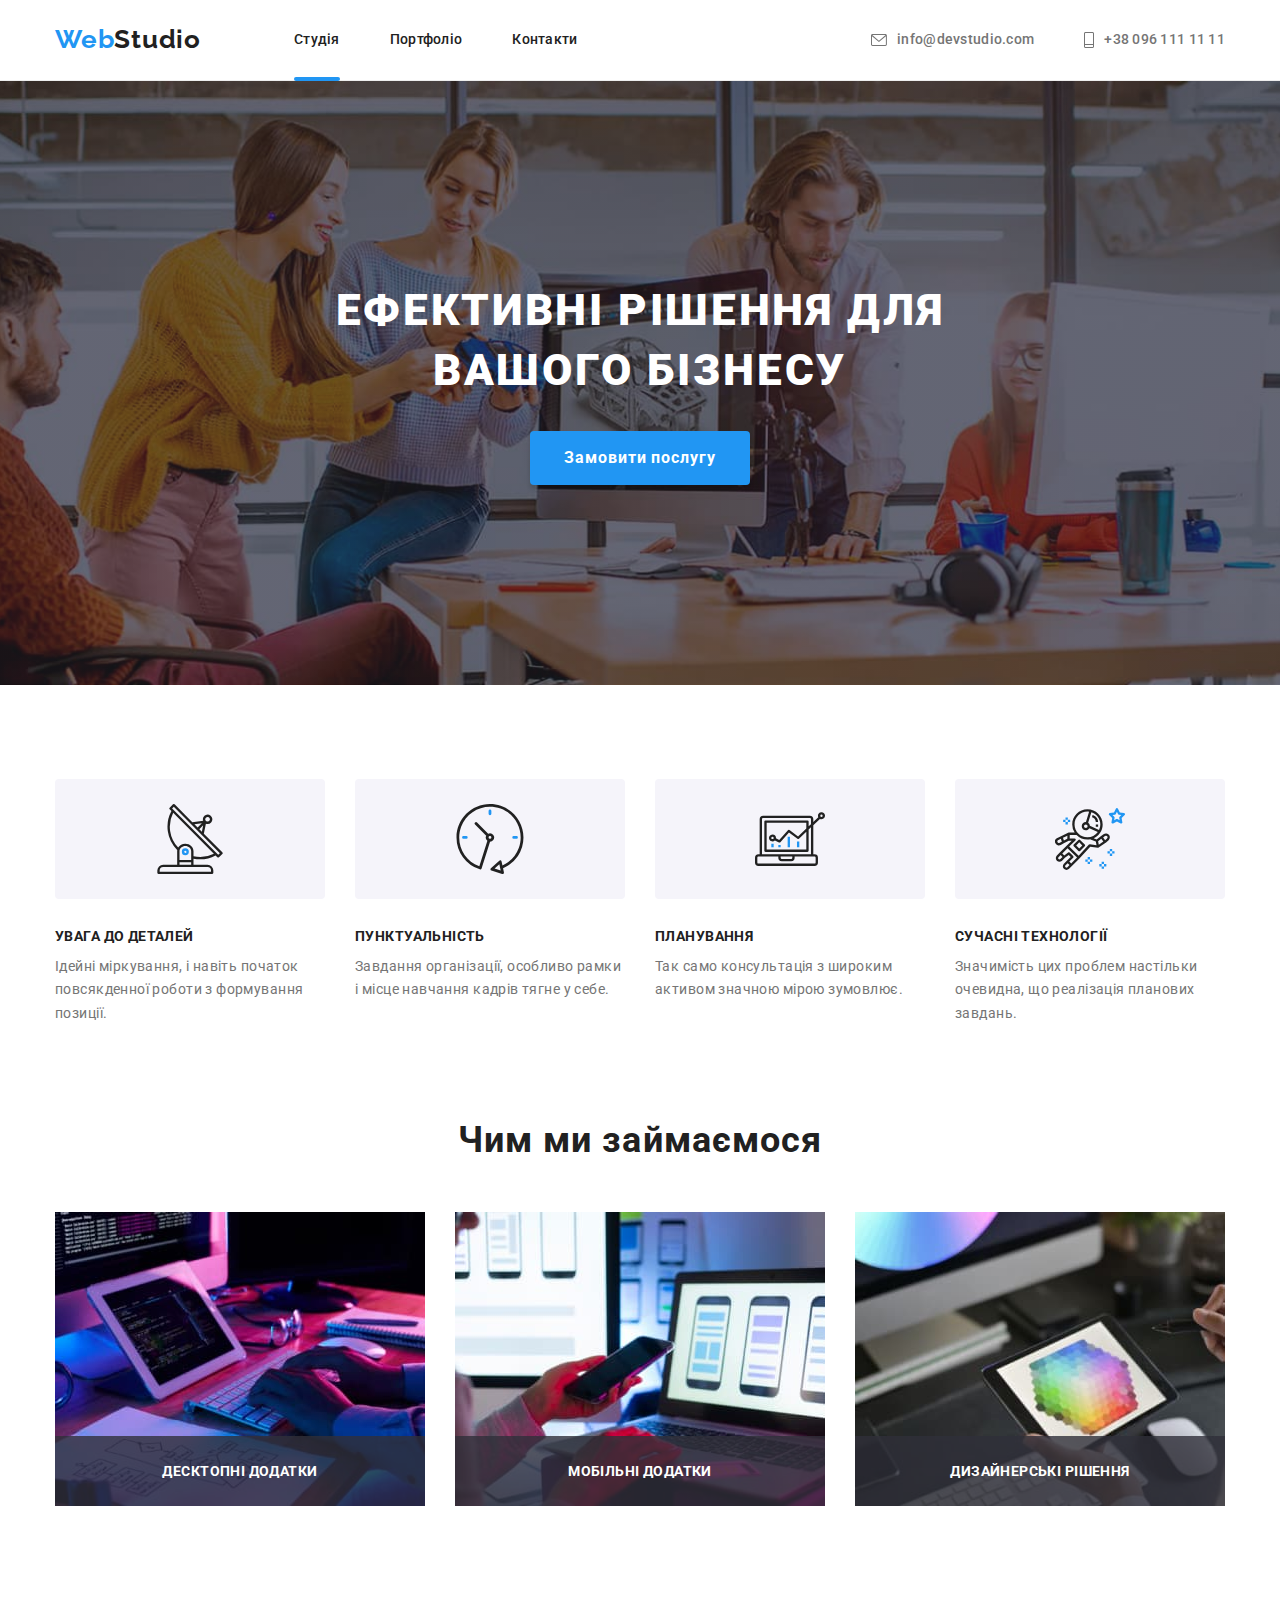
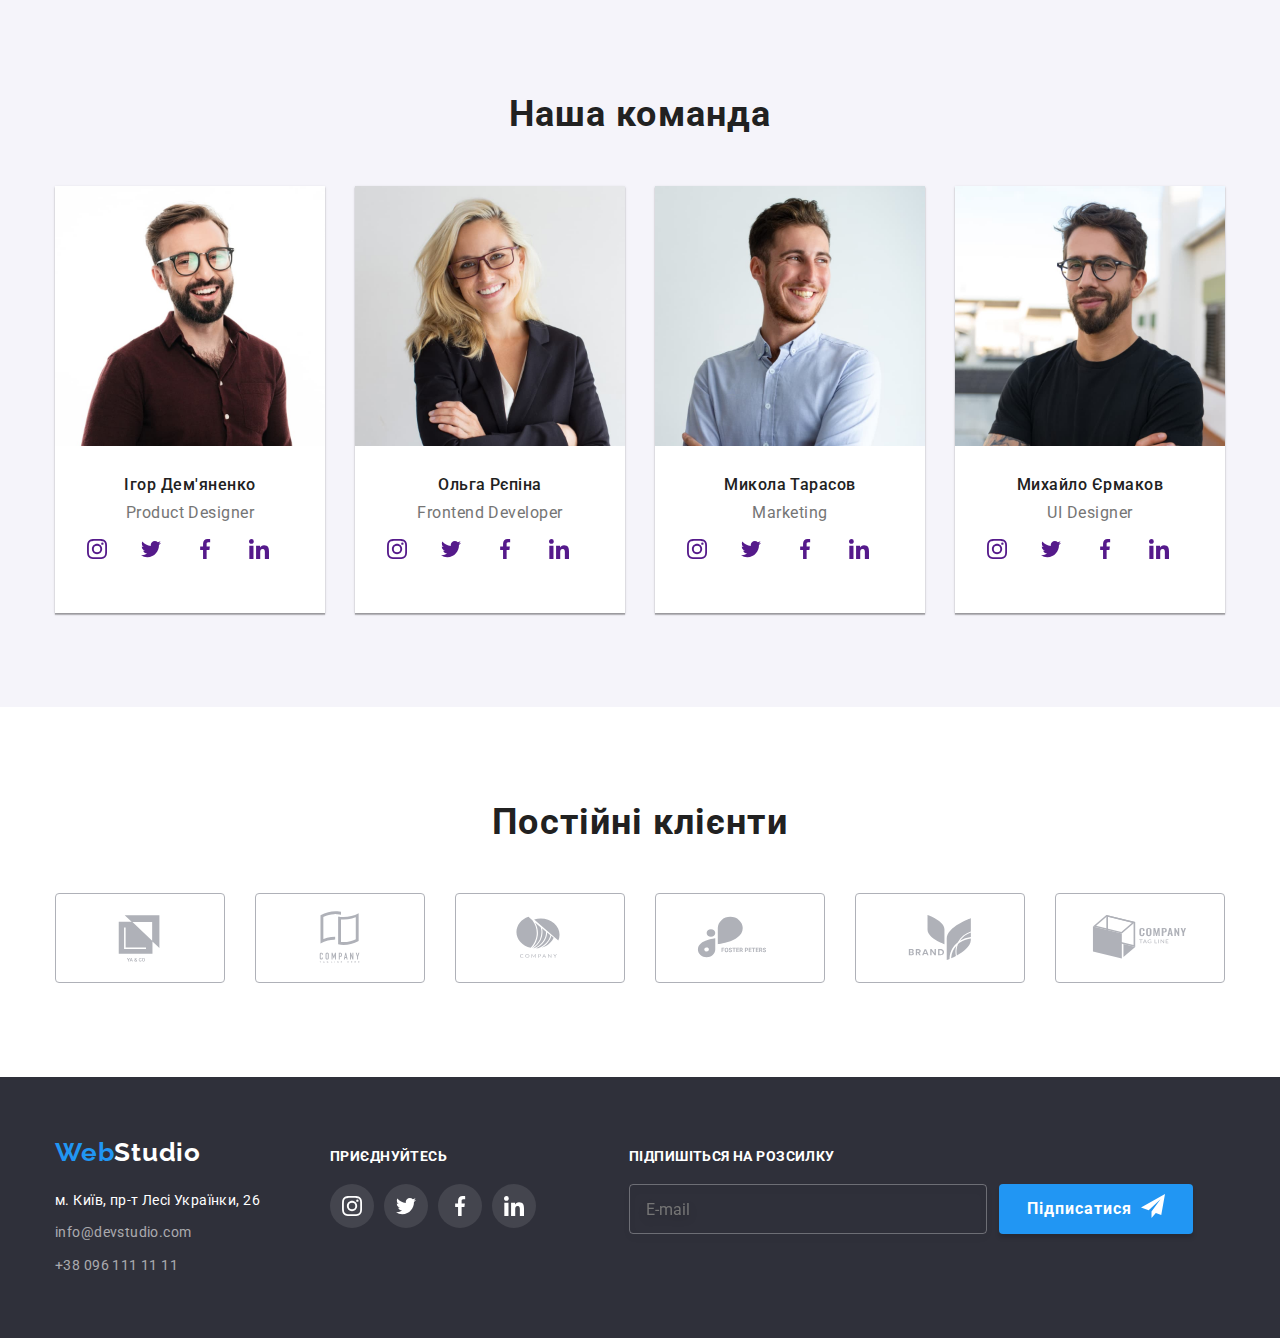
==== index.html @ 8f088856 "1" ====
<!DOCTYPE html>
<html lang="uk">
  <head>
    <meta charset="UTF-8" />
    <meta http-equiv="X-UA-Compatible" content="IE=edge" />
    <meta name="viewport" content="width=device-width, initial-scale=1.0" />
    <title>WebSite</title>
    <link rel="preconnect" href="https://fonts.googleapis.com" />
    <link rel="preconnect" href="https://fonts.gstatic.com" crossorigin />
    <link
      href="https://fonts.googleapis.com/css2?family=Raleway:wght@700&family=Roboto:wght@400;500;700;900&display=swap"
      rel="stylesheet"
    />
    <link
      rel="stylesheet"
      href="https://cdnjs.cloudflare.com/ajax/libs/modern-normalize/1.1.0/modern-normalize.min.css"
    />
    <link rel="stylesheet" href= />
    <link rel="stylesheet" href="./css/main.min.css" />
  </head>
  <body>
    <header class="page-header">
      <div class="conteiner dis-flex">
        <nav class="header-nav">
          <a href="#" class="logo"><span class="accent">Web</span>Studio</a>
          <ul class="site-nav list">
            <li class="item">
              <a href="./index.html" class="link current">Студія</a>
            </li>
            <li class="item">
              <a href="./portfolio.html" class="link">Портфоліо</a>
            </li>
            <li class="item"><a href="#" class="link">Контакти</a></li>
          </ul>
        </nav>
        <div class="header-connect">
          <ul class="authorization-nav list">
            <li class="item item-mail">
              <a href="mailto:info@devstudio.com" class="link"
                ><svg class="mail-icon" width="16" height="12">
                  <use
                    href="./images/symbol-defs.svg#icon-envelope-hover"
                  ></use>
                </svg>
                info@devstudio.com</a
              >
            </li>
            <li class="item item-tell">
              <a href="tel:+380961111111" class="link">
                <svg class="tell-icon" width="10" height="16">
                  <use href="./images/symbol-defs.svg#icon-Vector"></use>
                </svg>
                +38 096 111 11 11</a
              >
            </li>
          </ul>
        </div>
      </div>
    </header>
    <main>
      <section class="hero">
        <div class="conteiner hero-page">
          <h1 class="hero-title">Ефективні рішення для вашого бізнесу</h1>
          <button type="button" class="button" data-modal-open>
            Замовити послугу
          </button>
        </div>
      </section>
      <section class="section">
        <div class="conteiner feature-section">
          <h2 class="visually-hidden">Особливості</h2>
          <ul class="feature-list list">
            <li class="feature-conteiner">
              <div class="graphics">
                <svg class="graphics-icon" width="70" height="70">
                  <use href="./images/symbol-defs.svg#icon-antenna-1"></use>
                </svg>
              </div>
              <h3 class="title">УВАГА ДО ДЕТАЛЕЙ</h3>
              <p class="text">
                Ідейні міркування, і навіть початок повсякденної роботи з
                формування позиції.
              </p>
            </li>
            <li class="feature-conteiner">
              <div class="graphics">
                <svg class="graphics-icon" width="70" height="70">
                  <use href="./images/symbol-defs.svg#icon-clock-1"></use>
                </svg>
              </div>
              <h3 class="title">ПУНКТУАЛЬНІСТЬ</h3>
              <p class="text">
                Завдання організації, особливо рамки і місце навчання кадрів
                тягне у себе.
              </p>
            </li>
            <li class="feature-conteiner">
              <div class="graphics">
                <svg class="graphics-icon" width="70" height="70">
                  <use href="./images/symbol-defs.svg#icon-diagram-1"></use>
                </svg>
              </div>
              <h3 class="title">ПЛАНУВАННЯ</h3>
              <p class="text">
                Так само консультація з широким активом значною мірою зумовлює.
              </p>
            </li>
            <li class="feature-conteiner">
              <div class="graphics">
                <svg class="graphics-icon" width="70" height="70">
                  <use href="./images/symbol-defs.svg#icon-astronaut-1"></use>
                </svg>
              </div>
              <h3 class="title">СУЧАСНІ ТЕХНОЛОГІЇ</h3>
              <p class="text">
                Значимість цих проблем настільки очевидна, що реалізація
                планових завдань.
              </p>
            </li>
          </ul>
        </div>
      </section>
      <section class="section section-foto">
        <div class="conteiner">
          <h2 class="team-title">Чим ми займаємося</h2>
          <ul class="section-title list">
            <li class="foto-title">
              <div class="foto-text-wrap">
                <img src="images/foto1.jpg" alt="kayboard" width="370" />
                <p class="foto-text">Десктопні додатки</p>
              </div>
            </li>
            <li class="foto-title">
              <div class="foto-text-wrap">
                <img src="images/foto2.jpg" alt="phone" width="370" />
                <p class="foto-text">Мобільні додатки</p>
              </div>
            </li>
            <li class="foto-title">
              <div class="foto-text-wrap">
                <img src="images/foto3.jpg" alt="ipad" width="370" />
                <p class="foto-text">Дизайнерські рішення</p>
              </div>
            </li>
          </ul>
        </div>
      </section>
      <section class="section-team">
        <div class="conteiner">
          <h2 class="team-title">Наша команда</h2>
          <ul class="section-list list">
            <li class="fone-color">
              <img src="images/foto4.jpg" alt="Ігор Дем'яненко" width="270" />
              <div class="person">
                <h3 class="title">Ігор Дем'яненко</h3>
                <p class="position">Product Designer</p>
                <ul class="soc-list list">
                  <li class="soc-item">
                    <a href="" class="soc-link link">
                      <svg class="soc-icon" width="20" height="20">
                        <use
                          href="./images/symbol-defs.svg#icon-instagram-2"
                        ></use>
                      </svg>
                    </a>
                  </li>
                  <li class="soc-item">
                    <a href="" class="soc-link link">
                      <svg class="soc-icon" width="20" height="20">
                        <use
                          href="./images/symbol-defs.svg#icon-twitter-1"
                        ></use>
                      </svg>
                    </a>
                  </li>
                  <li class="soc-item">
                    <a href="" class="soc-link link">
                      <svg class="soc-icon" width="20" height="20">
                        <use
                          href="./images/symbol-defs.svg#icon-facebook-1"
                        ></use>
                      </svg>
                    </a>
                  </li>
                  <li class="soc-item">
                    <a href="" class="soc-link link">
                      <svg class="soc-icon" width="20" height="20">
                        <use
                          href="./images/symbol-defs.svg#icon-linkedin-1"
                        ></use>
                      </svg>
                    </a>
                  </li>
                </ul>
              </div>
            </li>
            <li class="fone-color">
              <img src="images/foto5.jpg" alt="Ольга Рєпіна" width="270" />
              <div class="person">
                <h3 class="title">Ольга Рєпіна</h3>
                <p class="position">Frontend Developer</p>
                <ul class="soc-list list">
                  <li class="soc-item">
                    <a href="" class="soc-link link">
                      <svg class="soc-icon" width="20" height="20">
                        <use
                          href="./images/symbol-defs.svg#icon-instagram-2"
                        ></use>
                      </svg>
                    </a>
                  </li>
                  <li class="soc-item">
                    <a href="" class="soc-link link">
                      <svg class="soc-icon" width="20" height="20">
                        <use
                          href="./images/symbol-defs.svg#icon-twitter-1"
                        ></use>
                      </svg>
                    </a>
                  </li>
                  <li class="soc-item">
                    <a href="" class="soc-link link">
                      <svg class="soc-icon" width="20" height="20">
                        <use
                          href="./images/symbol-defs.svg#icon-facebook-1"
                        ></use>
                      </svg>
                    </a>
                  </li>
                  <li class="soc-item">
                    <a href="" class="soc-link link">
                      <svg class="soc-icon" width="20" height="20">
                        <use
                          href="./images/symbol-defs.svg#icon-linkedin-1"
                        ></use>
                      </svg>
                    </a>
                  </li>
                </ul>
              </div>
            </li>
            <li class="fone-color">
              <img src="images/foto6.jpg" alt="Микола Тарасов" width="270" />
              <div class="person">
                <h3 class="title">Микола Тарасов</h3>
                <p class="position">Marketing</p>
                <ul class="soc-list list">
                  <li class="soc-item">
                    <a href="" class="soc-link link">
                      <svg class="soc-icon" width="20" height="20">
                        <use
                          href="./images/symbol-defs.svg#icon-instagram-2"
                        ></use>
                      </svg>
                    </a>
                  </li>
                  <li class="soc-item">
                    <a href="" class="soc-link link">
                      <svg class="soc-icon" width="20" height="20">
                        <use
                          href="./images/symbol-defs.svg#icon-twitter-1"
                        ></use>
                      </svg>
                    </a>
                  </li>
                  <li class="soc-item">
                    <a href="" class="soc-link link">
                      <svg class="soc-icon" width="20" height="20">
                        <use
                          href="./images/symbol-defs.svg#icon-facebook-1"
                        ></use>
                      </svg>
                    </a>
                  </li>
                  <li class="soc-item">
                    <a href="" class="soc-link link">
                      <svg class="soc-icon" width="20" height="20">
                        <use
                          href="./images/symbol-defs.svg#icon-linkedin-1"
                        ></use>
                      </svg>
                    </a>
                  </li>
                </ul>
              </div>
            </li>
            <li class="fone-color">
              <img src="images/foto7.jpg" alt="Михайло Єрмаков" width="270" />
              <div class="person">
                <h3 class="title">Михайло Єрмаков</h3>
                <p class="position">UI Designer</p>
                <ul class="soc-list list">
                  <li class="soc-item">
                    <a href="" class="soc-link link">
                      <svg class="soc-icon" width="20" height="20">
                        <use
                          href="./images/symbol-defs.svg#icon-instagram-2"
                        ></use>
                      </svg>
                    </a>
                  </li>
                  <li class="soc-item">
                    <a href="" class="soc-link link">
                      <svg class="soc-icon" width="20" height="20">
                        <use
                          href="./images/symbol-defs.svg#icon-twitter-1"
                        ></use>
                      </svg>
                    </a>
                  </li>
                  <li class="soc-item">
                    <a href="" class="soc-link link">
                      <svg class="soc-icon" width="20" height="20">
                        <use
                          href="./images/symbol-defs.svg#icon-facebook-1"
                        ></use>
                      </svg>
                    </a>
                  </li>
                  <li class="soc-item">
                    <a href="" class="soc-link link">
                      <svg class="soc-icon" width="20" height="20">
                        <use
                          href="./images/symbol-defs.svg#icon-linkedin-1"
                        ></use>
                      </svg>
                    </a>
                  </li>
                </ul>
              </div>
            </li>
          </ul>
        </div>
      </section>
      <section class="section-customers">
        <div class="conteiner">
          <p class="customers-title">Постійні клієнти</p>
          <ul class="customers-list list">
            <li class="customers-item">
              <a href="" class="customers-link link">
                <svg class="customers-icon" width="106" height="60">
                  <use href="./images/symbol-defs.svg#icon-Logo-5"></use>
                </svg>
              </a>
            </li>
            <li class="customers-item">
              <a href="" class="customers-link link">
                <svg class="customers-icon" width="106" height="60">
                  <use href="./images/symbol-defs.svg#icon-Logo-4"></use>
                </svg>
              </a>
            </li>
            <li class="customers-item">
              <a href="" class="customers-link link">
                <svg class="customers-icon" width="106" height="60">
                  <use href="./images/symbol-defs.svg#icon-Logo-3"></use>
                </svg>
              </a>
            </li>
            <li class="customers-item">
              <a href="" class="customers-link link">
                <svg class="customers-icon" width="106" height="60">
                  <use href="./images/symbol-defs.svg#icon-Logo-2"></use>
                </svg>
              </a>
            </li>
            <li class="customers-item">
              <a href="" class="customers-link link">
                <svg class="customers-icon" width="106" height="60">
                  <use href="./images/symbol-defs.svg#icon-Logo"></use>
                </svg>
              </a>
            </li>
            <li class="customers-item">
              <a href="" class="customers-link link">
                <svg class="customers-icon" width="106" height="60">
                  <use href="./images/symbol-defs.svg#icon-Logo-1"></use>
                </svg>
              </a>
            </li>
          </ul>
        </div>
      </section>
    </main>
    <footer class="footer">
      <div class="conteiner footers">
        <div class="footer-conteiner">
          <a href="#" class="footer-logo"
            ><span class="accent">Web</span>Studio</a
          >
          <address class="address-list">
            <ul class="adress-nav list">
              <li class="adress-item">
                <a
                  href="https://goo.gl/maps/4d14MWFSyeB379iVA"
                  target="_blank"
                  rel="noopener noreferrer nofollow"
                  class="link street"
                  >м. Київ, пр-т Лесі Українки, 26
                </a>
              </li>
              <li class="adress-item">
                <a href="mailto:info@devstudio.com" class="link"
                  >info@devstudio.com</a
                >
              </li>
              <li class="adress-item">
                <a href="tel:+380961111111" class="link">+38 096 111 11 11</a>
              </li>
            </ul>
          </address>
        </div>
        <div class="footer-join">
          <h2 class="jo-in">приєднуйтесь</h2>
          <ul class="join-list list">
            <li class="join-item">
              <a href="" class="join-link link">
                <svg class="socs-icon" width="20" height="20">
                  <use href="./images/symbol-defs.svg#icon-instagram-2"></use>
                </svg>
              </a>
            </li>
            <li class="join-item">
              <a href="" class="join-link link">
                <svg class="socs-icon" width="20" height="20">
                  <use href="./images/symbol-defs.svg#icon-twitter-1"></use>
                </svg>
              </a>
            </li>
            <li class="join-item">
              <a href="" class="join-link link">
                <svg class="socs-icon" width="20" height="20">
                  <use href="./images/symbol-defs.svg#icon-facebook-1"></use>
                </svg>
              </a>
            </li>
            <li class="join-item">
              <a href="" class="join-link link">
                <svg class="socs-icon" width="20" height="20">
                  <use href="./images/symbol-defs.svg#icon-linkedin-1"></use>
                </svg>
              </a>
            </li>
          </ul>
        </div>
        <div class="footer-subscription">
          <p class="subscription">Підпишіться на розсилку</p>

          <form class="subscription-form">
            <input
              type="email"
              name="subscription"
              class="subscription-input"
              placeholder="E-mail"
            />

            <button class="subscription-button">
              Підписатися
              <svg class="writing-icon" width="24" height="24">
                <use href="./images/symbol-defs.svg#icon-icon-send"></use>
              </svg>
            </button>
          </form>
        </div>
      </div>
    </footer>
    <div class="backdrop is-hidden" data-modal>
      <div class="modal">
        <button type="button" class="model-close" data-modal-close>
          <svg class="subscription-icon" width="18" height="18">
            <use href="./images/symbol-defs.svg#icon-close"></use>
          </svg>
        </button>
        <p class="modal-title">Залиште свої дані, ми вам передзвонимо</p>
        <form class="modal-form js-speaker-form">
          <div class="input-field">
            <label for="name" class="label-title">Ім'я</label>
            <div class="input-wrap">
              <input
                type="text"
                name="name"
                id="name"
                class="modal-input"
                required
              />
              <svg class="input-icon" width="18" height="18">
                <use
                  href="./images/symbol-defs.svg#icon-person-black-18dp-1"
                ></use>
              </svg>
            </div>
          </div>
          <div class="input-field">
            <label for="tell" class="label-title">Телефон</label>
            <div class="input-wrap">
              <input
                type="tel"
                name="tell"
                id="tell"
                class="modal-input"
                title="+380 (96) 111-11-11"
                required
              />
              <svg class="input-icon" width="18" height="18">
                <use
                  href="./images/symbol-defs.svg#icon-phone-black-18dp-1"
                ></use>
              </svg>
            </div>
          </div>
          <div class="input-field">
            <label for="mail" class="label-title">Пошта</label>
            <div class="input-wrap">
              <input
                type="email"
                name="mail"
                id="mail"
                class="modal-input"
                required
              />
              <svg class="input-icon" width="18" height="18">
                <use
                  href="./images/symbol-defs.svg#icon-email-black-18dp-1"
                ></use>
              </svg>
            </div>
          </div>
          <div class="modal-field">
            <label for="comment" class="comment-label">Коментар</label>
            <textarea
              name="comment"
              id="comment"
              class="modal-text"
              placeholder="Введіть текст"
            ></textarea>
          </div>
          <div class="checkbox-field">
            <input
              type="checkbox"
              name="consent"
              value="check"
              id="check"
              class="input-check visually-hidden"
              required
            />
            <label for="check" class="checkbox-label">
              <span>
                <svg class="check-icon" width="16" height="15">
                  <use href="./images/symbol-defs.svg#icon-check"></use></svg
              ></span>
              Погоджуюся з розсилкою та приймаю
              <a href="#" class="doc">Умови договору</a>
            </label>
          </div>
          <button type="submit" class="submit-button">Відправити</button>
        </form>
      </div>
    </div>
    <script src="./js/modal.js"></script>
    <script>
      (() => {
        document
          .querySelector(".js-speaker-form")
          .addEventListener("submit", (e) => {
            e.preventDefault();

            new FormData(e.currentTarget).forEach((value, name) =>
              console.log("${name}: ${value}")
            );
          });
      })();
    </script>
  </body>
</html>
---- css/main.min.css ----
:root{--primary-text-color: #757575;--title-text-color: #212121;--accent-color: #2196f3;--primary-bg-color: #2196f3;--primary-bt-color: #ffffff;--fone-bt-color: #2196f3;--background-color: #2f303a;--background-bt-clor: #f5f4fa;--color-button-act: #188ce8;--footer-adress: #ffffff99;--border: #eeeeee}body{color:var(--primary-text-color);background-color:var(--primary-bt-color);font-family:Roboto,sans-serif;letter-spacing:.03em}.visually-hidden{position:absolute;white-space:nowrap;width:1px;height:1px;overflow:hidden;border:0;padding:0;clip:rect(0 0 0 0);-webkit-clip-path:inset(50%);clip-path:inset(50%);margin:-1px}.backdrop.is-hidden{opacity:0;visibility:hidden;pointer-events:none}.visually-hidden{position:absolute;white-space:nowrap;width:1px;height:1px;overflow:hidden;border:0;padding:0;clip:rect(0 0 0 0);-webkit-clip-path:inset(50%);clip-path:inset(50%);margin:-1px}.backdrop.is-hidden .modal{transform:translate(-50%, -50%) scale(0)}html{box-sizing:border-box}html{box-sizing:border-box}p,h1,h2,h3,h4,h5,h6{margin:0}ul,ol{margin:0;padding-left:0}button{cursor:pointer}address{font-style:normal}img{display:block;max-width:100%;height:auto}.mail-icon{fill:currentColor;margin-right:10px}.item-mail:hover .mail-icon,.item-mail:focus .mail-icon{fill:currentColor}.tell-icon{fill:currentColor;margin-right:10px}.tell-icon:hover .tell-icon,.tell-icon:focus .tell-icon{fill:currentColor}.writing-icon{margin-left:9px;width:24px;height:24px;fill:var(--primary-bt-color);text-align:center;justify-content:center}.customers-icon{fill:#afb1b8;transition:fill 250ms cubic-bezier(0.4, 0, 0.2, 1),border-color 250ms cubic-bezier(0.4, 0, 0.2, 1)}.customers-link:hover .customers-icon,.customers-link:focus .customers-icon{fill:var(--primary-bg-color)}.soc-icon{fill:currentColor}.soc-icon .soc-link{width:100%;height:100%;background-color:var(--primary-bt-color);border-radius:50%;display:flex;color:#afb1b8;align-items:center;justify-content:center;transition:color 250ms cubic-bezier(0.4, 0, 0.2, 1),background-color 250ms cubic-bezier(0.4, 0, 0.2, 1)}.soc-icon .soc-link *:hover,.soc-icon .soc-link *:focus{background-color:var(--fone-bt-color);color:var(--primary-bt-color)}.logo{margin-right:93px;color:var(--title-text-color);font-family:"Raleway",sans-serif;font-weight:700;font-size:26px;line-height:1.2;letter-spacing:.03em;text-decoration:none}.accent{color:var(--accent-color)}.footer-logo{margin-bottom:20px}.footer-logo{color:var(--primary-bt-color);font-family:"Raleway",sans-serif;font-weight:700;font-size:26px;line-height:1.2;letter-spacing:.03em;text-decoration:none}.hero-title{display:block;max-width:696px;align-items:center}.hero-title{margin-left:auto;margin-right:auto;margin-bottom:30px;color:var(--primary-bt-color);font-weight:900;font-size:44px;line-height:1.36;letter-spacing:.06em;text-transform:uppercase}.feature-list .title{margin-bottom:10px;font-weight:700;font-size:14px;line-height:1.14;letter-spacing:.03em;text-transform:uppercase;color:var(--title-text-color)}.section .section-title{color:var(--title-text-color);font-weight:700;font-size:14px;line-height:1.16;letter-spacing:.03em}.customers-title{padding:0;margin-bottom:50px;font-weight:700;font-size:36px;line-height:42px;text-align:center;letter-spacing:.03em;color:var(--title-text-color)}.portf-title{margin-bottom:4px;color:var(--title-text-color);font-weight:700;font-size:18px;line-height:2;letter-spacing:.06em}.team-title{margin-bottom:50px}.team-title{color:var(--title-text-color);font-weight:700;font-size:36px;line-height:1.16;letter-spacing:.03em;text-align:center}.section-team .title{margin-bottom:10px}.section-list .title{color:var(--title-text-color);font-weight:500;font-size:16px;line-height:1.18;letter-spacing:.03em;text-align:center}.portfolio-list .title{color:var(--title-text-color)}.conteiner{width:1200px;padding-left:15px;padding-right:15px;margin:0 auto}.section{padding-top:94px;padding-bottom:94px}.footer-conteiner{display:flex;flex-direction:column}.feature-conteiner{margin-right:30px}.section-team{padding-top:94px;padding-bottom:94px;background-color:var(--background-bt-clor)}.section-title{display:flex;gap:30px}.section-portfolio{color:var(--primary-text-color);font-size:16px;line-height:1.8;letter-spacing:.03em}.section-foto{padding-top:0}.section-title>.foto-title{flex-basis:calc((100% - 60px)/3)}.backdrop{width:100%;height:100%;background:rgba(0,0,0,.2);position:fixed;top:0;transition:opacity 300ms linear,visibility 300ms linear}.modal{position:absolute;width:528px;height:581px;left:50%;top:50%;padding:40px;transform:translate(-50%, -50%);background:#fff;box-shadow:0px 1px 3px rgba(0,0,0,.12),0px 1px 1px rgba(0,0,0,.14),0px 2px 1px rgba(0,0,0,.2);border-radius:4px;transition:300ms linear}.model-close{width:30px;height:30px;background:var(--primary-bt-color);border:1px solid rgba(0,0,0,.1);border-radius:50%;position:absolute;top:8px;right:8px;display:flex;align-items:center;justify-content:center;cursor:pointer}.model-close:focus,.model-close:hover{fill:var(--primary-bg-color)}.modal-title{text-align:center;font-weight:700;font-size:20px;line-height:23px;text-align:center;letter-spacing:.03em;color:var(--title-text-color);margin-bottom:12px}.modal-input{width:100%;height:40px;border:1px solid rgba(33,33,33,.2);border-radius:4px;color:var(--title-text-color);padding-left:42px;font-size:16px;outline:rgba(0,0,0,0)}.modal-input:focus{color:var(--title-text-color);border-color:var(--accent-color)}.modal-input:focus+.input-icon{fill:var(--accent-color)}.input-wrap{position:relative}.input-icon{position:absolute;left:15px;top:50%;transform:translateY(-50%)}.input-field{margin-bottom:10px}.label-title{font-weight:400;font-size:12px;line-height:14px;letter-spacing:.01em;color:var(--primary-text-color)}.label-title{display:block;margin-bottom:4px}textarea{resize:none}.modal-text{width:100%;height:110px;border:1px solid rgba(33,33,33,.2);border-radius:4px}.modal-text:focus{color:var(--title-text-color);border-color:var(--accent-color)}.modal-text{font-family:"Roboto";font-style:normal;font-weight:400;font-size:12px;line-height:14px;letter-spacing:.01em;padding:12px 16px;color:var(--title-text-color);outline:rgba(0,0,0,0)}.modal-text::-moz-placeholder{font-family:"Roboto";font-style:normal;font-weight:400;font-size:12px;line-height:14px;letter-spacing:.01em;color:rgba(117,117,117,.5)}.modal-text:-ms-input-placeholder{font-family:"Roboto";font-style:normal;font-weight:400;font-size:12px;line-height:14px;letter-spacing:.01em;color:rgba(117,117,117,.5)}.modal-text::placeholder{font-family:"Roboto";font-style:normal;font-weight:400;font-size:12px;line-height:14px;letter-spacing:.01em;color:rgba(117,117,117,.5)}.comment-label{font-weight:400;font-size:12px;line-height:14px;color:var(--primary-text-color)}.comment-label{display:block;margin-bottom:4px}.textarea{border:1px solid rgba(33,33,33,.2);border-radius:4px;outline:rgba(0,0,0,0)}.modal-field{margin-bottom:20px}.checkbox-field{display:flex;margin-bottom:30px;justify-content:center;text-align:center;align-items:center;margin-left:auto;margin-right:auto}.checkbox-label{display:flex;align-items:center;font-weight:400;font-size:14px;line-height:24px;letter-spacing:.03em;color:var(--primary-text-color)}.checkbox-label span{width:16px;height:15px;border:2px solid var(--title-text-color);border-radius:2px;display:flex;align-items:center;justify-content:center;fill:rgba(0,0,0,0);margin-right:9px;justify-content:center;text-align:center;align-items:center}.input-check:focus+.checkbox-label span span{border-color:var(--accent-color)}.input-check:checked+.checkbox-label span span{background-color:#2196f3;border-color:rgba(0,0,0,0);fill:var(--primary-bt-color)}.modal-form>.button{display:flex;margin:auto}.doc{padding-left:2px;color:var(--accent-color)}.submit-button{margin:auto}.submit-button{border-radius:4px;border-color:rgba(0,0,0,0);padding:10px 50px;display:flex;font-family:inherit;color:var(--primary-bt-color);background-color:var(--primary-bg-color);font-weight:700;font-size:16px;line-height:1.88;letter-spacing:.06em;cursor:pointer;box-shadow:0px 4px 4px rgba(0,0,0,.15);transition:color 250ms cubic-bezier(0.4, 0, 0.2, 1),background-color 250ms cubic-bezier(0.4, 0, 0.2, 1)}.submit-button:hover,.submit-button:focus{background-color:#188ce8}.button{display:flex}.button{border-radius:4px;border-color:rgba(0,0,0,0);padding:10px 32px;display:inline-block;font-family:inherit;color:var(--primary-bt-color);background-color:var(--fone-bt-color);font-weight:700;font-size:16px;line-height:1.88;letter-spacing:.06em;cursor:pointer;box-shadow:0px 4px 4px rgba(0,0,0,.15);transition:color 250ms cubic-bezier(0.4, 0, 0.2, 1),background-color 250ms cubic-bezier(0.4, 0, 0.2, 1)}.button:hover,.button:focus{background-color:var(--color-button-act)}.subscription-button{border-radius:4px;border-color:rgba(0,0,0,0);padding:10px 28px;display:inline-block;font-family:inherit;color:var(--primary-bt-color);background-color:var(--fone-bt-color);font-weight:700;font-size:16px;line-height:1.88;letter-spacing:.06em;cursor:pointer;box-shadow:0px 4px 4px rgba(0,0,0,.15);transition:color 250ms cubic-bezier(0.4, 0, 0.2, 1),background-color 250ms cubic-bezier(0.4, 0, 0.2, 1);display:flex;border:0px}.subscription-button:focus,.subscription-button:hover{background-color:var(--color-button-act)}.button-portf{border-radius:4px;padding:6px 25px;display:inline-block;border-color:rgba(0,0,0,0);color:var(--title-text-color);background-color:var(--background-bt-clor);font-family:"Roboto",sans-serif;font-weight:500;font-size:16px;line-height:1.6;letter-spacing:.03em;cursor:pointer;text-align:center;transition:color 250ms cubic-bezier(0.4, 0, 0.2, 1),background-color 250ms cubic-bezier(0.4, 0, 0.2, 1),box-shadow 250ms cubic-bezier(0.4, 0, 0.2, 1)}.button-portf:focus,.button-portf:hover{color:var(--primary-bt-color);background-color:var(--fone-bt-color);box-shadow:0px 3px 1px rgba(0,0,0,.1),0px 1px 2px rgba(0,0,0,.08),0px 2px 2px rgba(0,0,0,.12)}.submit-button{margin:auto}.submit-button{border-radius:4px;border-color:rgba(0,0,0,0);padding:10px 50px;display:flex;font-family:inherit;color:var(--primary-bt-color);background-color:var(--primary-bg-color);font-weight:700;font-size:16px;line-height:1.88;letter-spacing:.06em;cursor:pointer;box-shadow:0px 4px 4px rgba(0,0,0,.15);transition:color 250ms cubic-bezier(0.4, 0, 0.2, 1),background-color 250ms cubic-bezier(0.4, 0, 0.2, 1)}.submit-button:hover,.submit-button:focus{background-color:#188ce8}.modal-form>.button{display:flex;margin:auto}.page-header{background-color:var(--primary-bt-color);border-bottom:1px solid var(--border)}.header-nav{display:flex;align-items:center}.list{list-style:none}.site-nav .link{display:inline-block;padding-top:32px;padding-bottom:32px}.site-nav .link .link:focus,.site-nav .link .link:hover{color:var(--accent-color)}.site-nav .link .link.current{color:var(--fone-bt-color)}.site-nav.list{display:flex;gap:50px}.site-nav .link{color:var(--title-text-color);font-weight:500;font-size:14px;line-height:1.14;letter-spacing:.02em;text-decoration:none;transition:color 250ms cubic-bezier(0.4, 0, 0.2, 1)}.link.current::after{position:absolute;content:"";height:4px;width:100%;bottom:-1px;left:0;background:#2196f3;border-radius:2px}.dis-flex{display:flex;align-items:center}.hero{max-width:1600px;padding-top:200px;padding-bottom:200px;background-color:#c4c4c4;text-align:center;background-image:linear-gradient(rgba(47, 48, 58, 0.4), rgba(47, 48, 58, 0.4)),url(../images/hero-img.jpg);background-repeat:no-repeat;background-position:center;background-size:cover;margin:auto}.feature-list{display:flex;flex-direction:row}.feature-list>.feature-conteiner{flex-basis:calc((100% - 90px)/4)}.feature-list>.feature-conteiner{flex-basis:calc((100% - 90px)/4)}.feature-conteiner:last-child{margin-right:0px}.feature-list .text{font-size:14px;line-height:1.7;letter-spacing:.03em}.graphics{display:flex;width:270px;height:120px;background:#f5f4fa;border-radius:4px;margin-bottom:30px;align-items:center;justify-content:center}.img{display:block;max-width:100%;height:auto}.foto-text-wrap{position:relative}.foto-text{bottom:0;width:100%;height:70px;position:absolute;padding-top:27px;padding-bottom:27px;font-style:normal;font-weight:700;font-size:14px;line-height:16px;text-align:center;letter-spacing:.03em;text-transform:uppercase;color:var(--primary-bt-color);background-color:rgba(47,48,58,.8)}.fone-color{background-color:var(--primary-bt-color);box-shadow:0px 1px 3px rgba(0,0,0,.12),0px 1px 1px rgba(0,0,0,.14),0px 2px 1px rgba(0,0,0,.2)}.person{padding-top:30px;padding-bottom:30px}.section-list{display:flex;flex-wrap:wrap}.section-list .poscition{padding-bottom:30px}.section-list{flex-basis:calc(25% - 30px)}.section-team .section-list{display:flex;gap:30px}.soc-list{display:flex;justify-content:center;gap:10px}.soc-item{width:44px;height:44px}.position{font-size:16px;line-height:1.18;letter-spacing:.03em;text-align:center;margin-bottom:16px}.section-customers{padding-top:94px;padding-bottom:94px}.customers-list{display:flex;gap:30px}.customers-item{width:calc((100% - 150px)/6);height:90px}.customers-link{width:100%;height:100%;border:1px solid #afb1b8;border-radius:4px;display:flex;align-items:center;justify-content:center;transition:border-color 250ms cubic-bezier(0.4, 0, 0.2, 1)}.customers-link:hover,.customers-link:focus{border-color:var(--primary-bg-color)}.footer{padding-top:60px;padding-bottom:60px;color:var(--primary-text-color);background-color:var(--background-color)}.footers{display:flex;align-items:baseline}.adress-item{margin-bottom:9px}.adress-item .link{margin-bottom:9px}.adress-item:last-child{margin-bottom:0px}.adress-nav .link.street{color:var(--primary-bt-color);font-size:14px;line-height:1.7;letter-spacing:.03em;text-decoration:none;cursor:pointer;font-style:normal}.adress-nav .link{color:var(--footer-adress);font-size:14px;line-height:1.7;letter-spacing:.03em;text-decoration:none;font-style:normal;transition:color 250ms cubic-bezier(0.4, 0, 0.2, 1)}.adress-nav .link .link:hover,.adress-nav .link .link:focus{color:var(--accent-color)}.footer-join{display:flex;margin-left:70px;flex-direction:column}.jo-in{margin-bottom:20px;font-weight:700;font-size:14px;line-height:16px;letter-spacing:.03em;text-transform:uppercase;color:var(--primary-bt-color)}.join-list{display:flex;gap:10px}.join-item{width:44px;height:44px}.socs-icon{fill:var(--primary-bt-color)}.join-link{width:100%;height:100%;background-color:rgba(255,255,255,.1);border-radius:50%;display:flex;align-items:center;justify-content:center;transition:background-color 250ms cubic-bezier(0.4, 0, 0.2, 1)}.join-link:hover,.join-link:focus{background-color:var(--fone-bt-color)}.portfolio-elements .list{display:flex;flex-direction:row;gap:8px;margin-bottom:50px;justify-content:center}.portfolio-list .link{text-decoration:none;display:block;transition:box-shadow 250ms cubic-bezier(0.4, 0, 0.2, 1)}.portfolio-text-wrap{position:relative;overflow:hidden}.card-set:hover .portfolio-text{transform:translateY(0)}.portfolio-text{position:absolute;top:0;padding:63px 24px;font-style:normal;font-weight:400;font-size:18px;line-height:28px;letter-spacing:.03em;color:var(--primary-bt-color);background-color:rgba(33,150,243,.9);transform:translateY(100%);transition:transform 250ms cubic-bezier(0.4, 0, 0.2, 1);overflow:auto}.portfolio-list{display:flex;flex-wrap:wrap;gap:30px;flex-basis:calc(25% - 30px);list-style:none}.portfolio-list .link:hover,.portfolio-list .link:focus{box-shadow:0px 1px 1px rgba(0,0,0,.12),0px 4px 4px rgba(0,0,0,.06),1px 4px 6px rgba(0,0,0,.16)}.description{padding-left:24px;padding-right:24px;padding-top:20px;padding-bottom:20px;border-left:1px solid var(--border);border-right:1px solid var(--border);border-bottom:1px solid var(--border)}.paragraph{color:var(--primary-text-color);font-size:16px;line-height:1.8;letter-spacing:.03em}.footer-subscription{margin-left:93px}.subscription{font-weight:700;font-size:14px;line-height:16px;letter-spacing:.03em;text-transform:uppercase;color:var(--primary-bt-color);margin-bottom:20px}.subscription-form{display:flex;gap:12px;align-items:center}.subscription-input{width:358px;height:50px;background-color:rgba(0,0,0,0);border:1px solid rgba(255,255,255,.3);filter:drop-shadow(0px 4px 4px rgba(0, 0, 0, 0.15));border-radius:4px;outline:rgba(0,0,0,0);padding-left:16px;color:var(--primary-bt-color)}.subscription-input:focus{color:var(--primary-bt-color);border-color:#2196f3}.authorization-nav{display:flex;gap:50px}.authorization-nav .link{display:flex;padding-top:32px;padding-bottom:32px;align-items:center;font-weight:500;font-size:14px;line-height:1.14;letter-spacing:.02em;color:inherit;text-decoration:none;transition:color 250ms cubic-bezier(0.4, 0, 0.2, 1)}.header-connect{margin-left:auto}.item{position:relative}.item-mail .link:focus,.item-mail .link:hover{color:var(--accent-color)}.item-tell .link:hover,.item-tell .link:focus{color:var(--accent-color)}/*# sourceMappingURL=main.min.css.map */
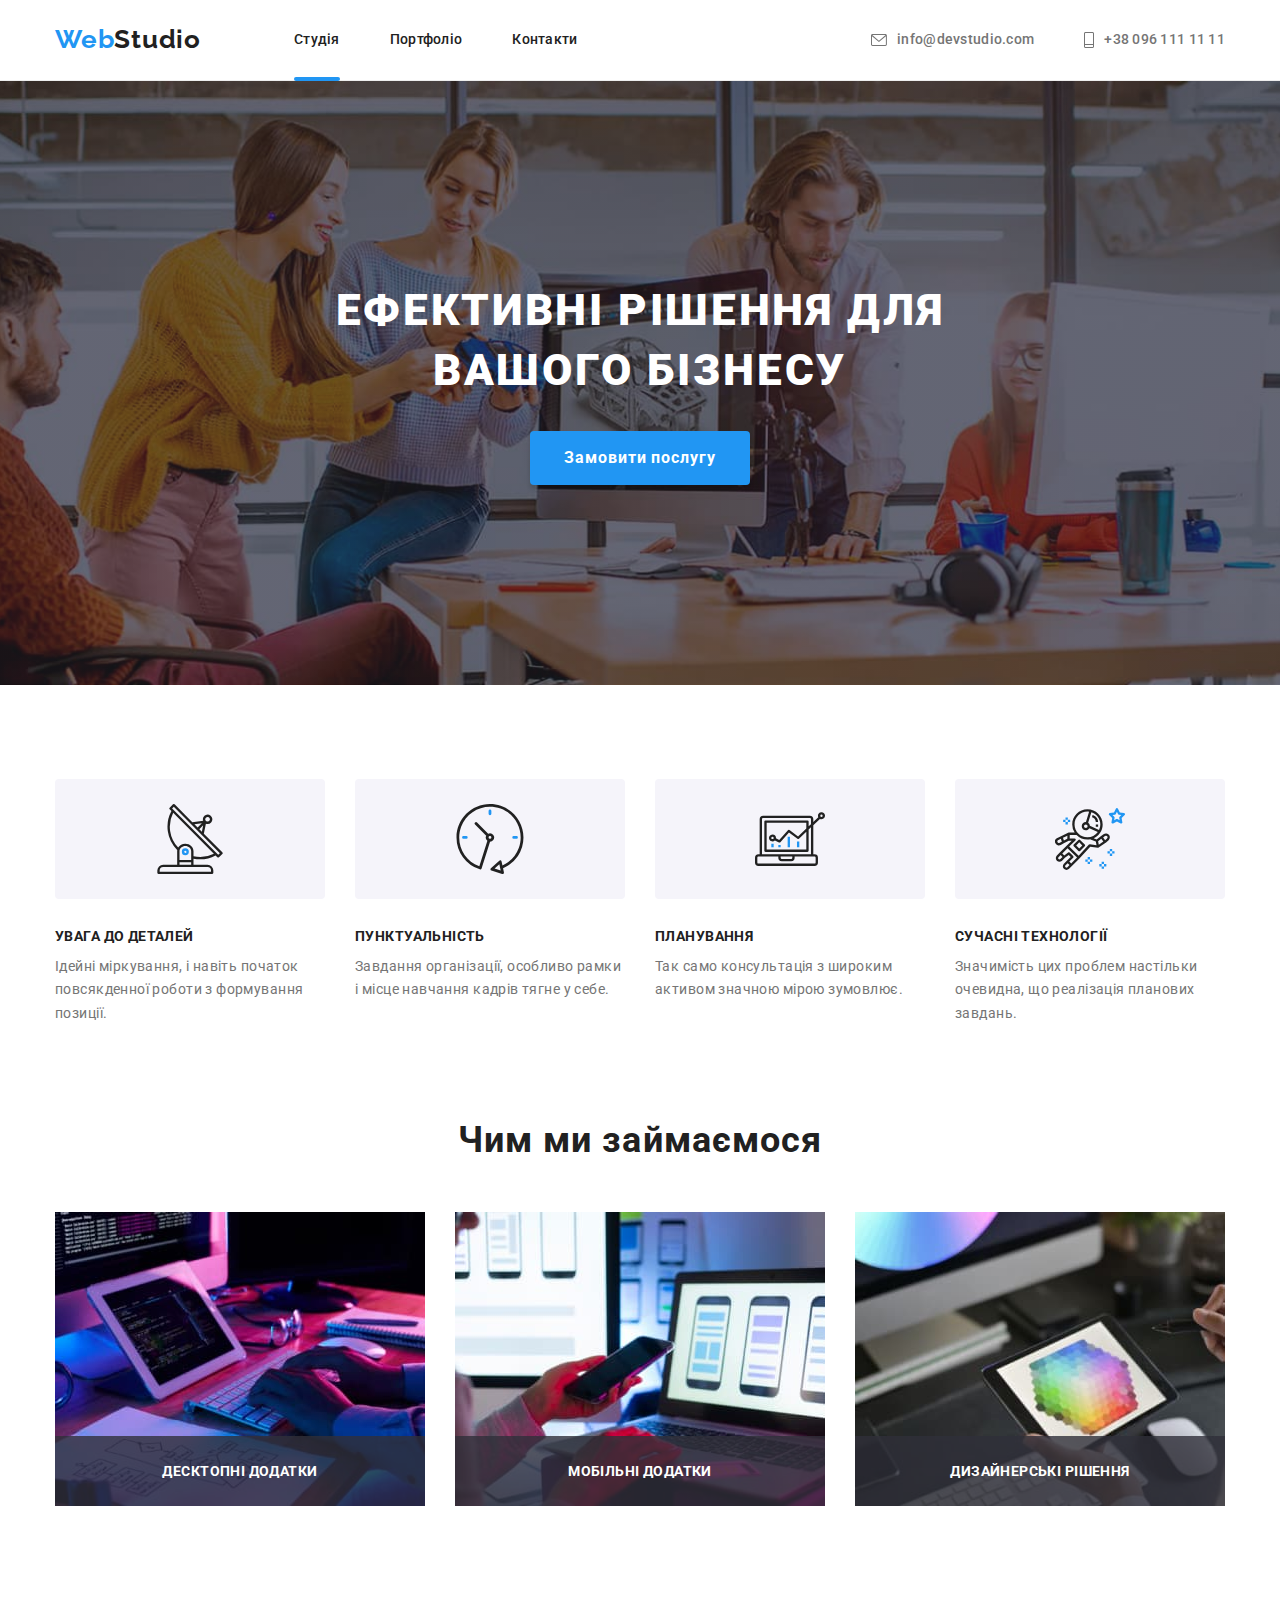
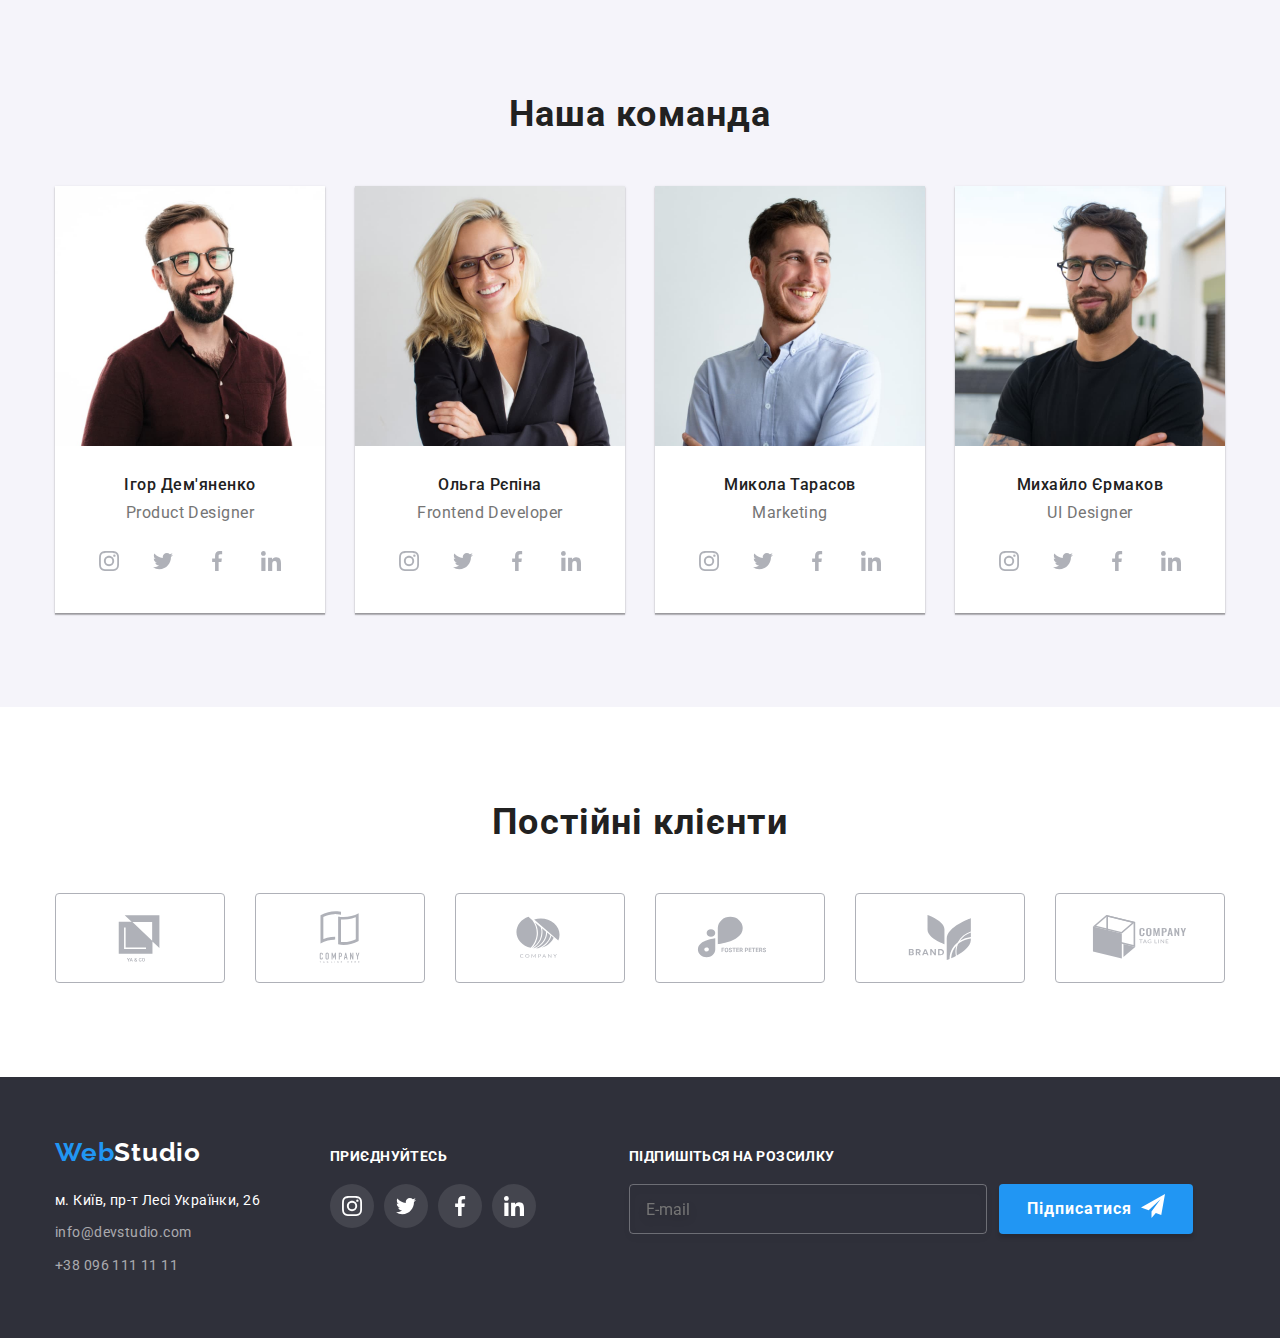
==== commit db7f49a3: "1" ====
--- a/index.html
+++ b/index.html
@@ -20,21 +20,23 @@
   </head>
   <body>
     <header class="page-header">
-      <div class="conteiner dis-flex">
-        <nav class="header-nav">
-          <a href="#" class="logo"><span class="accent">Web</span>Studio</a>
-          <ul class="site-nav list">
-            <li class="item">
+      <div class="conteiner header__conteiner">
+        <nav class="navigation">
+          <a href="#" class="logo navigation__logo"
+            ><span class="accent">Web</span>Studio</a
+          >
+          <ul class="menu list">
+            <li class="menu__item">
               <a href="./index.html" class="link current">Студія</a>
             </li>
-            <li class="item">
+            <li class="menu__item">
               <a href="./portfolio.html" class="link">Портфоліо</a>
             </li>
-            <li class="item"><a href="#" class="link">Контакти</a></li>
+            <li class="menu__item"><a href="#" class="link">Контакти</a></li>
           </ul>
         </nav>
-        <div class="header-connect">
-          <ul class="authorization-nav list">
+        <div class="connect header-conncet">
+          <ul class="connect__navigation list">
             <li class="item item-mail">
               <a href="mailto:info@devstudio.com" class="link"
                 ><svg class="mail-icon" width="16" height="12">
@@ -59,9 +61,9 @@
     </header>
     <main>
       <section class="hero">
-        <div class="conteiner hero-page">
+        <div class="conteiner">
           <h1 class="hero-title">Ефективні рішення для вашого бізнесу</h1>
-          <button type="button" class="button" data-modal-open>
+          <button type="button" class="button bt--color-blue" data-modal-open>
             Замовити послугу
           </button>
         </div>
--- a/css/main.min.css
+++ b/css/main.min.css
@@ -1 +1 @@
-:root{--primary-text-color: #757575;--title-text-color: #212121;--accent-color: #2196f3;--primary-bg-color: #2196f3;--primary-bt-color: #ffffff;--fone-bt-color: #2196f3;--background-color: #2f303a;--background-bt-clor: #f5f4fa;--color-button-act: #188ce8;--footer-adress: #ffffff99;--border: #eeeeee}body{color:var(--primary-text-color);background-color:var(--primary-bt-color);font-family:Roboto,sans-serif;letter-spacing:.03em}.visually-hidden{position:absolute;white-space:nowrap;width:1px;height:1px;overflow:hidden;border:0;padding:0;clip:rect(0 0 0 0);-webkit-clip-path:inset(50%);clip-path:inset(50%);margin:-1px}.backdrop.is-hidden{opacity:0;visibility:hidden;pointer-events:none}.visually-hidden{position:absolute;white-space:nowrap;width:1px;height:1px;overflow:hidden;border:0;padding:0;clip:rect(0 0 0 0);-webkit-clip-path:inset(50%);clip-path:inset(50%);margin:-1px}.backdrop.is-hidden .modal{transform:translate(-50%, -50%) scale(0)}html{box-sizing:border-box}html{box-sizing:border-box}p,h1,h2,h3,h4,h5,h6{margin:0}ul,ol{margin:0;padding-left:0}button{cursor:pointer}address{font-style:normal}img{display:block;max-width:100%;height:auto}.mail-icon{fill:currentColor;margin-right:10px}.item-mail:hover .mail-icon,.item-mail:focus .mail-icon{fill:currentColor}.tell-icon{fill:currentColor;margin-right:10px}.tell-icon:hover .tell-icon,.tell-icon:focus .tell-icon{fill:currentColor}.writing-icon{margin-left:9px;width:24px;height:24px;fill:var(--primary-bt-color);text-align:center;justify-content:center}.customers-icon{fill:#afb1b8;transition:fill 250ms cubic-bezier(0.4, 0, 0.2, 1),border-color 250ms cubic-bezier(0.4, 0, 0.2, 1)}.customers-link:hover .customers-icon,.customers-link:focus .customers-icon{fill:var(--primary-bg-color)}.soc-icon{fill:currentColor}.soc-icon .soc-link{width:100%;height:100%;background-color:var(--primary-bt-color);border-radius:50%;display:flex;color:#afb1b8;align-items:center;justify-content:center;transition:color 250ms cubic-bezier(0.4, 0, 0.2, 1),background-color 250ms cubic-bezier(0.4, 0, 0.2, 1)}.soc-icon .soc-link *:hover,.soc-icon .soc-link *:focus{background-color:var(--fone-bt-color);color:var(--primary-bt-color)}.logo{margin-right:93px;color:var(--title-text-color);font-family:"Raleway",sans-serif;font-weight:700;font-size:26px;line-height:1.2;letter-spacing:.03em;text-decoration:none}.accent{color:var(--accent-color)}.footer-logo{margin-bottom:20px}.footer-logo{color:var(--primary-bt-color);font-family:"Raleway",sans-serif;font-weight:700;font-size:26px;line-height:1.2;letter-spacing:.03em;text-decoration:none}.hero-title{display:block;max-width:696px;align-items:center}.hero-title{margin-left:auto;margin-right:auto;margin-bottom:30px;color:var(--primary-bt-color);font-weight:900;font-size:44px;line-height:1.36;letter-spacing:.06em;text-transform:uppercase}.feature-list .title{margin-bottom:10px;font-weight:700;font-size:14px;line-height:1.14;letter-spacing:.03em;text-transform:uppercase;color:var(--title-text-color)}.section .section-title{color:var(--title-text-color);font-weight:700;font-size:14px;line-height:1.16;letter-spacing:.03em}.customers-title{padding:0;margin-bottom:50px;font-weight:700;font-size:36px;line-height:42px;text-align:center;letter-spacing:.03em;color:var(--title-text-color)}.portf-title{margin-bottom:4px;color:var(--title-text-color);font-weight:700;font-size:18px;line-height:2;letter-spacing:.06em}.team-title{margin-bottom:50px}.team-title{color:var(--title-text-color);font-weight:700;font-size:36px;line-height:1.16;letter-spacing:.03em;text-align:center}.section-team .title{margin-bottom:10px}.section-list .title{color:var(--title-text-color);font-weight:500;font-size:16px;line-height:1.18;letter-spacing:.03em;text-align:center}.portfolio-list .title{color:var(--title-text-color)}.conteiner{width:1200px;padding-left:15px;padding-right:15px;margin:0 auto}.section{padding-top:94px;padding-bottom:94px}.footer-conteiner{display:flex;flex-direction:column}.feature-conteiner{margin-right:30px}.section-team{padding-top:94px;padding-bottom:94px;background-color:var(--background-bt-clor)}.section-title{display:flex;gap:30px}.section-portfolio{color:var(--primary-text-color);font-size:16px;line-height:1.8;letter-spacing:.03em}.section-foto{padding-top:0}.section-title>.foto-title{flex-basis:calc((100% - 60px)/3)}.backdrop{width:100%;height:100%;background:rgba(0,0,0,.2);position:fixed;top:0;transition:opacity 300ms linear,visibility 300ms linear}.modal{position:absolute;width:528px;height:581px;left:50%;top:50%;padding:40px;transform:translate(-50%, -50%);background:#fff;box-shadow:0px 1px 3px rgba(0,0,0,.12),0px 1px 1px rgba(0,0,0,.14),0px 2px 1px rgba(0,0,0,.2);border-radius:4px;transition:300ms linear}.model-close{width:30px;height:30px;background:var(--primary-bt-color);border:1px solid rgba(0,0,0,.1);border-radius:50%;position:absolute;top:8px;right:8px;display:flex;align-items:center;justify-content:center;cursor:pointer}.model-close:focus,.model-close:hover{fill:var(--primary-bg-color)}.modal-title{text-align:center;font-weight:700;font-size:20px;line-height:23px;text-align:center;letter-spacing:.03em;color:var(--title-text-color);margin-bottom:12px}.modal-input{width:100%;height:40px;border:1px solid rgba(33,33,33,.2);border-radius:4px;color:var(--title-text-color);padding-left:42px;font-size:16px;outline:rgba(0,0,0,0)}.modal-input:focus{color:var(--title-text-color);border-color:var(--accent-color)}.modal-input:focus+.input-icon{fill:var(--accent-color)}.input-wrap{position:relative}.input-icon{position:absolute;left:15px;top:50%;transform:translateY(-50%)}.input-field{margin-bottom:10px}.label-title{font-weight:400;font-size:12px;line-height:14px;letter-spacing:.01em;color:var(--primary-text-color)}.label-title{display:block;margin-bottom:4px}textarea{resize:none}.modal-text{width:100%;height:110px;border:1px solid rgba(33,33,33,.2);border-radius:4px}.modal-text:focus{color:var(--title-text-color);border-color:var(--accent-color)}.modal-text{font-family:"Roboto";font-style:normal;font-weight:400;font-size:12px;line-height:14px;letter-spacing:.01em;padding:12px 16px;color:var(--title-text-color);outline:rgba(0,0,0,0)}.modal-text::-moz-placeholder{font-family:"Roboto";font-style:normal;font-weight:400;font-size:12px;line-height:14px;letter-spacing:.01em;color:rgba(117,117,117,.5)}.modal-text:-ms-input-placeholder{font-family:"Roboto";font-style:normal;font-weight:400;font-size:12px;line-height:14px;letter-spacing:.01em;color:rgba(117,117,117,.5)}.modal-text::placeholder{font-family:"Roboto";font-style:normal;font-weight:400;font-size:12px;line-height:14px;letter-spacing:.01em;color:rgba(117,117,117,.5)}.comment-label{font-weight:400;font-size:12px;line-height:14px;color:var(--primary-text-color)}.comment-label{display:block;margin-bottom:4px}.textarea{border:1px solid rgba(33,33,33,.2);border-radius:4px;outline:rgba(0,0,0,0)}.modal-field{margin-bottom:20px}.checkbox-field{display:flex;margin-bottom:30px;justify-content:center;text-align:center;align-items:center;margin-left:auto;margin-right:auto}.checkbox-label{display:flex;align-items:center;font-weight:400;font-size:14px;line-height:24px;letter-spacing:.03em;color:var(--primary-text-color)}.checkbox-label span{width:16px;height:15px;border:2px solid var(--title-text-color);border-radius:2px;display:flex;align-items:center;justify-content:center;fill:rgba(0,0,0,0);margin-right:9px;justify-content:center;text-align:center;align-items:center}.input-check:focus+.checkbox-label span span{border-color:var(--accent-color)}.input-check:checked+.checkbox-label span span{background-color:#2196f3;border-color:rgba(0,0,0,0);fill:var(--primary-bt-color)}.modal-form>.button{display:flex;margin:auto}.doc{padding-left:2px;color:var(--accent-color)}.submit-button{margin:auto}.submit-button{border-radius:4px;border-color:rgba(0,0,0,0);padding:10px 50px;display:flex;font-family:inherit;color:var(--primary-bt-color);background-color:var(--primary-bg-color);font-weight:700;font-size:16px;line-height:1.88;letter-spacing:.06em;cursor:pointer;box-shadow:0px 4px 4px rgba(0,0,0,.15);transition:color 250ms cubic-bezier(0.4, 0, 0.2, 1),background-color 250ms cubic-bezier(0.4, 0, 0.2, 1)}.submit-button:hover,.submit-button:focus{background-color:#188ce8}.button{display:flex}.button{border-radius:4px;border-color:rgba(0,0,0,0);padding:10px 32px;display:inline-block;font-family:inherit;color:var(--primary-bt-color);background-color:var(--fone-bt-color);font-weight:700;font-size:16px;line-height:1.88;letter-spacing:.06em;cursor:pointer;box-shadow:0px 4px 4px rgba(0,0,0,.15);transition:color 250ms cubic-bezier(0.4, 0, 0.2, 1),background-color 250ms cubic-bezier(0.4, 0, 0.2, 1)}.button:hover,.button:focus{background-color:var(--color-button-act)}.subscription-button{border-radius:4px;border-color:rgba(0,0,0,0);padding:10px 28px;display:inline-block;font-family:inherit;color:var(--primary-bt-color);background-color:var(--fone-bt-color);font-weight:700;font-size:16px;line-height:1.88;letter-spacing:.06em;cursor:pointer;box-shadow:0px 4px 4px rgba(0,0,0,.15);transition:color 250ms cubic-bezier(0.4, 0, 0.2, 1),background-color 250ms cubic-bezier(0.4, 0, 0.2, 1);display:flex;border:0px}.subscription-button:focus,.subscription-button:hover{background-color:var(--color-button-act)}.button-portf{border-radius:4px;padding:6px 25px;display:inline-block;border-color:rgba(0,0,0,0);color:var(--title-text-color);background-color:var(--background-bt-clor);font-family:"Roboto",sans-serif;font-weight:500;font-size:16px;line-height:1.6;letter-spacing:.03em;cursor:pointer;text-align:center;transition:color 250ms cubic-bezier(0.4, 0, 0.2, 1),background-color 250ms cubic-bezier(0.4, 0, 0.2, 1),box-shadow 250ms cubic-bezier(0.4, 0, 0.2, 1)}.button-portf:focus,.button-portf:hover{color:var(--primary-bt-color);background-color:var(--fone-bt-color);box-shadow:0px 3px 1px rgba(0,0,0,.1),0px 1px 2px rgba(0,0,0,.08),0px 2px 2px rgba(0,0,0,.12)}.submit-button{margin:auto}.submit-button{border-radius:4px;border-color:rgba(0,0,0,0);padding:10px 50px;display:flex;font-family:inherit;color:var(--primary-bt-color);background-color:var(--primary-bg-color);font-weight:700;font-size:16px;line-height:1.88;letter-spacing:.06em;cursor:pointer;box-shadow:0px 4px 4px rgba(0,0,0,.15);transition:color 250ms cubic-bezier(0.4, 0, 0.2, 1),background-color 250ms cubic-bezier(0.4, 0, 0.2, 1)}.submit-button:hover,.submit-button:focus{background-color:#188ce8}.modal-form>.button{display:flex;margin:auto}.page-header{background-color:var(--primary-bt-color);border-bottom:1px solid var(--border)}.header-nav{display:flex;align-items:center}.list{list-style:none}.site-nav .link{display:inline-block;padding-top:32px;padding-bottom:32px}.site-nav .link .link:focus,.site-nav .link .link:hover{color:var(--accent-color)}.site-nav .link .link.current{color:var(--fone-bt-color)}.site-nav.list{display:flex;gap:50px}.site-nav .link{color:var(--title-text-color);font-weight:500;font-size:14px;line-height:1.14;letter-spacing:.02em;text-decoration:none;transition:color 250ms cubic-bezier(0.4, 0, 0.2, 1)}.link.current::after{position:absolute;content:"";height:4px;width:100%;bottom:-1px;left:0;background:#2196f3;border-radius:2px}.dis-flex{display:flex;align-items:center}.hero{max-width:1600px;padding-top:200px;padding-bottom:200px;background-color:#c4c4c4;text-align:center;background-image:linear-gradient(rgba(47, 48, 58, 0.4), rgba(47, 48, 58, 0.4)),url(../images/hero-img.jpg);background-repeat:no-repeat;background-position:center;background-size:cover;margin:auto}.feature-list{display:flex;flex-direction:row}.feature-list>.feature-conteiner{flex-basis:calc((100% - 90px)/4)}.feature-list>.feature-conteiner{flex-basis:calc((100% - 90px)/4)}.feature-conteiner:last-child{margin-right:0px}.feature-list .text{font-size:14px;line-height:1.7;letter-spacing:.03em}.graphics{display:flex;width:270px;height:120px;background:#f5f4fa;border-radius:4px;margin-bottom:30px;align-items:center;justify-content:center}.img{display:block;max-width:100%;height:auto}.foto-text-wrap{position:relative}.foto-text{bottom:0;width:100%;height:70px;position:absolute;padding-top:27px;padding-bottom:27px;font-style:normal;font-weight:700;font-size:14px;line-height:16px;text-align:center;letter-spacing:.03em;text-transform:uppercase;color:var(--primary-bt-color);background-color:rgba(47,48,58,.8)}.fone-color{background-color:var(--primary-bt-color);box-shadow:0px 1px 3px rgba(0,0,0,.12),0px 1px 1px rgba(0,0,0,.14),0px 2px 1px rgba(0,0,0,.2)}.person{padding-top:30px;padding-bottom:30px}.section-list{display:flex;flex-wrap:wrap}.section-list .poscition{padding-bottom:30px}.section-list{flex-basis:calc(25% - 30px)}.section-team .section-list{display:flex;gap:30px}.soc-list{display:flex;justify-content:center;gap:10px}.soc-item{width:44px;height:44px}.position{font-size:16px;line-height:1.18;letter-spacing:.03em;text-align:center;margin-bottom:16px}.section-customers{padding-top:94px;padding-bottom:94px}.customers-list{display:flex;gap:30px}.customers-item{width:calc((100% - 150px)/6);height:90px}.customers-link{width:100%;height:100%;border:1px solid #afb1b8;border-radius:4px;display:flex;align-items:center;justify-content:center;transition:border-color 250ms cubic-bezier(0.4, 0, 0.2, 1)}.customers-link:hover,.customers-link:focus{border-color:var(--primary-bg-color)}.footer{padding-top:60px;padding-bottom:60px;color:var(--primary-text-color);background-color:var(--background-color)}.footers{display:flex;align-items:baseline}.adress-item{margin-bottom:9px}.adress-item .link{margin-bottom:9px}.adress-item:last-child{margin-bottom:0px}.adress-nav .link.street{color:var(--primary-bt-color);font-size:14px;line-height:1.7;letter-spacing:.03em;text-decoration:none;cursor:pointer;font-style:normal}.adress-nav .link{color:var(--footer-adress);font-size:14px;line-height:1.7;letter-spacing:.03em;text-decoration:none;font-style:normal;transition:color 250ms cubic-bezier(0.4, 0, 0.2, 1)}.adress-nav .link .link:hover,.adress-nav .link .link:focus{color:var(--accent-color)}.footer-join{display:flex;margin-left:70px;flex-direction:column}.jo-in{margin-bottom:20px;font-weight:700;font-size:14px;line-height:16px;letter-spacing:.03em;text-transform:uppercase;color:var(--primary-bt-color)}.join-list{display:flex;gap:10px}.join-item{width:44px;height:44px}.socs-icon{fill:var(--primary-bt-color)}.join-link{width:100%;height:100%;background-color:rgba(255,255,255,.1);border-radius:50%;display:flex;align-items:center;justify-content:center;transition:background-color 250ms cubic-bezier(0.4, 0, 0.2, 1)}.join-link:hover,.join-link:focus{background-color:var(--fone-bt-color)}.portfolio-elements .list{display:flex;flex-direction:row;gap:8px;margin-bottom:50px;justify-content:center}.portfolio-list .link{text-decoration:none;display:block;transition:box-shadow 250ms cubic-bezier(0.4, 0, 0.2, 1)}.portfolio-text-wrap{position:relative;overflow:hidden}.card-set:hover .portfolio-text{transform:translateY(0)}.portfolio-text{position:absolute;top:0;padding:63px 24px;font-style:normal;font-weight:400;font-size:18px;line-height:28px;letter-spacing:.03em;color:var(--primary-bt-color);background-color:rgba(33,150,243,.9);transform:translateY(100%);transition:transform 250ms cubic-bezier(0.4, 0, 0.2, 1);overflow:auto}.portfolio-list{display:flex;flex-wrap:wrap;gap:30px;flex-basis:calc(25% - 30px);list-style:none}.portfolio-list .link:hover,.portfolio-list .link:focus{box-shadow:0px 1px 1px rgba(0,0,0,.12),0px 4px 4px rgba(0,0,0,.06),1px 4px 6px rgba(0,0,0,.16)}.description{padding-left:24px;padding-right:24px;padding-top:20px;padding-bottom:20px;border-left:1px solid var(--border);border-right:1px solid var(--border);border-bottom:1px solid var(--border)}.paragraph{color:var(--primary-text-color);font-size:16px;line-height:1.8;letter-spacing:.03em}.footer-subscription{margin-left:93px}.subscription{font-weight:700;font-size:14px;line-height:16px;letter-spacing:.03em;text-transform:uppercase;color:var(--primary-bt-color);margin-bottom:20px}.subscription-form{display:flex;gap:12px;align-items:center}.subscription-input{width:358px;height:50px;background-color:rgba(0,0,0,0);border:1px solid rgba(255,255,255,.3);filter:drop-shadow(0px 4px 4px rgba(0, 0, 0, 0.15));border-radius:4px;outline:rgba(0,0,0,0);padding-left:16px;color:var(--primary-bt-color)}.subscription-input:focus{color:var(--primary-bt-color);border-color:#2196f3}.authorization-nav{display:flex;gap:50px}.authorization-nav .link{display:flex;padding-top:32px;padding-bottom:32px;align-items:center;font-weight:500;font-size:14px;line-height:1.14;letter-spacing:.02em;color:inherit;text-decoration:none;transition:color 250ms cubic-bezier(0.4, 0, 0.2, 1)}.header-connect{margin-left:auto}.item{position:relative}.item-mail .link:focus,.item-mail .link:hover{color:var(--accent-color)}.item-tell .link:hover,.item-tell .link:focus{color:var(--accent-color)}/*# sourceMappingURL=main.min.css.map */+:root{--primary-text-color: #757575;--title-text-color: #212121;--accent-color: #2196f3;--primary-bg-color: #2196f3;--primary-bt-color: #ffffff;--fone-bt-color: #2196f3;--background-color: #2f303a;--background-bt-clor: #f5f4fa;--color-button-act: #188ce8;--footer-adress: #ffffff99;--border: #eeeeee}body{color:var(--primary-text-color);background-color:var(--primary-bt-color);font-family:Roboto,sans-serif;letter-spacing:.03em}.visually-hidden{position:absolute;white-space:nowrap;width:1px;height:1px;overflow:hidden;border:0;padding:0;clip:rect(0 0 0 0);-webkit-clip-path:inset(50%);clip-path:inset(50%);margin:-1px}.backdrop.is-hidden{opacity:0;visibility:hidden;pointer-events:none}.visually-hidden{position:absolute;white-space:nowrap;width:1px;height:1px;overflow:hidden;border:0;padding:0;clip:rect(0 0 0 0);-webkit-clip-path:inset(50%);clip-path:inset(50%);margin:-1px}.backdrop.is-hidden .modal{transform:translate(-50%, -50%) scale(0)}html{box-sizing:border-box}html{box-sizing:border-box}p,h1,h2,h3,h4,h5,h6{margin:0}ul,ol{margin:0;padding-left:0}button{cursor:pointer}address{font-style:normal}img{display:block;max-width:100%;height:auto}.mail-icon{fill:currentColor;margin-right:10px}.item-mail:hover .mail-icon,.item-mail:focus .mail-icon{fill:currentColor}.tell-icon{fill:currentColor;margin-right:10px}.tell-icon:hover .tell-icon,.tell-icon:focus .tell-icon{fill:currentColor}.writing-icon{margin-left:9px;width:24px;height:24px;fill:var(--primary-bt-color);text-align:center;justify-content:center}.customers-icon{fill:#afb1b8;transition:fill 250ms cubic-bezier(0.4, 0, 0.2, 1),border-color 250ms cubic-bezier(0.4, 0, 0.2, 1)}.customers-link:hover .customers-icon,.customers-link:focus .customers-icon{fill:var(--primary-bg-color)}.soc-list{display:flex;justify-content:center;gap:10px}.soc-item{width:44px;height:44px}.soc-link{width:100%;height:100%;background-color:var(--primary-bt-color);border-radius:50%;display:flex;color:#afb1b8;align-items:center;justify-content:center;transition:color 250ms cubic-bezier(0.4, 0, 0.2, 1),background-color 250ms cubic-bezier(0.4, 0, 0.2, 1)}.soc-link:hover,.soc-link:focus{background-color:var(--fone-bt-color);color:var(--primary-bt-color)}.soc-icon{fill:currentColor}.navigation__logo{margin-right:93px;color:var(--title-text-color);font-family:"Raleway",sans-serif;font-weight:700;font-size:26px;line-height:1.2;letter-spacing:.03em;text-decoration:none}.accent{color:var(--accent-color)}.footer-logo{margin-bottom:20px}.footer-logo{color:var(--primary-bt-color);font-family:"Raleway",sans-serif;font-weight:700;font-size:26px;line-height:1.2;letter-spacing:.03em;text-decoration:none}.hero-title{display:block;max-width:696px;align-items:center}.hero-title{margin-left:auto;margin-right:auto;margin-bottom:30px;color:var(--primary-bt-color);font-weight:900;font-size:44px;line-height:1.36;letter-spacing:.06em;text-transform:uppercase}.feature-list .title{margin-bottom:10px;font-weight:700;font-size:14px;line-height:1.14;letter-spacing:.03em;text-transform:uppercase;color:var(--title-text-color)}.section .section-title{color:var(--title-text-color);font-weight:700;font-size:14px;line-height:1.16;letter-spacing:.03em}.customers-title{padding:0;margin-bottom:50px;font-weight:700;font-size:36px;line-height:42px;text-align:center;letter-spacing:.03em;color:var(--title-text-color)}.portf-title{margin-bottom:4px;color:var(--title-text-color);font-weight:700;font-size:18px;line-height:2;letter-spacing:.06em}.team-title{margin-bottom:50px}.team-title{color:var(--title-text-color);font-weight:700;font-size:36px;line-height:1.16;letter-spacing:.03em;text-align:center}.section-team .title{margin-bottom:10px}.section-list .title{color:var(--title-text-color);font-weight:500;font-size:16px;line-height:1.18;letter-spacing:.03em;text-align:center}.portfolio-list .title{color:var(--title-text-color)}.conteiner{width:1200px;padding-left:15px;padding-right:15px;margin:0 auto}.section{padding-top:94px;padding-bottom:94px}.footer-conteiner{display:flex;flex-direction:column}.feature-conteiner{margin-right:30px}.section-team{padding-top:94px;padding-bottom:94px;background-color:var(--background-bt-clor)}.section-title{display:flex;gap:30px}.section-portfolio{color:var(--primary-text-color);font-size:16px;line-height:1.8;letter-spacing:.03em}.section-foto{padding-top:0}.section-title>.foto-title{flex-basis:calc((100% - 60px)/3)}.backdrop{width:100%;height:100%;background:rgba(0,0,0,.2);position:fixed;top:0;transition:opacity 300ms linear,visibility 300ms linear}.modal{position:absolute;width:528px;height:581px;left:50%;top:50%;padding:40px;transform:translate(-50%, -50%);background:#fff;box-shadow:0px 1px 3px rgba(0,0,0,.12),0px 1px 1px rgba(0,0,0,.14),0px 2px 1px rgba(0,0,0,.2);border-radius:4px;transition:300ms linear}.model-close{width:30px;height:30px;background:var(--primary-bt-color);border:1px solid rgba(0,0,0,.1);border-radius:50%;position:absolute;top:8px;right:8px;display:flex;align-items:center;justify-content:center;cursor:pointer}.model-close:focus,.model-close:hover{fill:var(--primary-bg-color)}.modal-title{text-align:center;font-weight:700;font-size:20px;line-height:23px;text-align:center;letter-spacing:.03em;color:var(--title-text-color);margin-bottom:12px}.modal-input{width:100%;height:40px;border:1px solid rgba(33,33,33,.2);border-radius:4px;color:var(--title-text-color);padding-left:42px;font-size:16px;outline:rgba(0,0,0,0)}.modal-input:focus{color:var(--title-text-color);border-color:var(--accent-color)}.modal-input:focus+.input-icon{fill:var(--accent-color)}.input-wrap{position:relative}.input-icon{position:absolute;left:15px;top:50%;transform:translateY(-50%)}.input-field{margin-bottom:10px}.label-title{font-weight:400;font-size:12px;line-height:14px;letter-spacing:.01em;color:var(--primary-text-color)}.label-title{display:block;margin-bottom:4px}textarea{resize:none}.modal-text{width:100%;height:110px;border:1px solid rgba(33,33,33,.2);border-radius:4px}.modal-text:focus{color:var(--title-text-color);border-color:var(--accent-color)}.modal-text{font-family:"Roboto";font-style:normal;font-weight:400;font-size:12px;line-height:14px;letter-spacing:.01em;padding:12px 16px;color:var(--title-text-color);outline:rgba(0,0,0,0)}.modal-text::-moz-placeholder{font-family:"Roboto";font-style:normal;font-weight:400;font-size:12px;line-height:14px;letter-spacing:.01em;color:rgba(117,117,117,.5)}.modal-text:-ms-input-placeholder{font-family:"Roboto";font-style:normal;font-weight:400;font-size:12px;line-height:14px;letter-spacing:.01em;color:rgba(117,117,117,.5)}.modal-text::placeholder{font-family:"Roboto";font-style:normal;font-weight:400;font-size:12px;line-height:14px;letter-spacing:.01em;color:rgba(117,117,117,.5)}.comment-label{font-weight:400;font-size:12px;line-height:14px;color:var(--primary-text-color)}.comment-label{display:block;margin-bottom:4px}.textarea{border:1px solid rgba(33,33,33,.2);border-radius:4px;outline:rgba(0,0,0,0)}.modal-field{margin-bottom:20px}.checkbox-field{display:flex;margin-bottom:30px;justify-content:center;text-align:center;align-items:center;margin-left:auto;margin-right:auto}.checkbox-label{display:flex;align-items:center;font-weight:400;font-size:14px;line-height:24px;letter-spacing:.03em;color:var(--primary-text-color)}.checkbox-label span{width:16px;height:15px;border:2px solid var(--title-text-color);border-radius:2px;display:flex;align-items:center;justify-content:center;fill:rgba(0,0,0,0);margin-right:9px;justify-content:center;text-align:center;align-items:center}.input-check:focus+.checkbox-label span span{border-color:var(--accent-color)}.input-check:checked+.checkbox-label span span{background-color:#2196f3;border-color:rgba(0,0,0,0);fill:var(--primary-bt-color)}.modal-form>.button{display:flex;margin:auto}.doc{padding-left:2px;color:var(--accent-color)}.submit-button{margin:auto}.submit-button{border-radius:4px;border-color:rgba(0,0,0,0);padding:10px 50px;display:flex;font-family:inherit;color:var(--primary-bt-color);background-color:var(--primary-bg-color);font-weight:700;font-size:16px;line-height:1.88;letter-spacing:.06em;cursor:pointer;box-shadow:0px 4px 4px rgba(0,0,0,.15);transition:color 250ms cubic-bezier(0.4, 0, 0.2, 1),background-color 250ms cubic-bezier(0.4, 0, 0.2, 1)}.submit-button:hover,.submit-button:focus{background-color:#188ce8}.button{display:flex}.button{border-radius:4px;border-color:rgba(0,0,0,0);padding:10px 32px;display:inline-block;font-family:inherit;font-weight:700;font-size:16px;line-height:1.88;letter-spacing:.06em;cursor:pointer;box-shadow:0px 4px 4px rgba(0,0,0,.15);transition:color 250ms cubic-bezier(0.4, 0, 0.2, 1),background-color 250ms cubic-bezier(0.4, 0, 0.2, 1)}.button:hover,.button:focus{background-color:var(--color-button-act)}.subscription-button{border-radius:4px;border-color:rgba(0,0,0,0);padding:10px 28px;display:inline-block;font-family:inherit;color:var(--primary-bt-color);background-color:var(--fone-bt-color);font-weight:700;font-size:16px;line-height:1.88;letter-spacing:.06em;cursor:pointer;box-shadow:0px 4px 4px rgba(0,0,0,.15);transition:color 250ms cubic-bezier(0.4, 0, 0.2, 1),background-color 250ms cubic-bezier(0.4, 0, 0.2, 1);display:flex;border:0px}.subscription-button:focus,.subscription-button:hover{background-color:var(--color-button-act)}.button-portf{border-radius:4px;padding:6px 25px;display:inline-block;border-color:rgba(0,0,0,0);font-family:"Roboto",sans-serif;font-weight:500;font-size:16px;line-height:1.6;letter-spacing:.03em;cursor:pointer;text-align:center;transition:color 250ms cubic-bezier(0.4, 0, 0.2, 1),background-color 250ms cubic-bezier(0.4, 0, 0.2, 1),box-shadow 250ms cubic-bezier(0.4, 0, 0.2, 1)}.button-portf:focus,.button-portf:hover{color:var(--primary-bt-color);background-color:var(--fone-bt-color);box-shadow:0px 3px 1px rgba(0,0,0,.1),0px 1px 2px rgba(0,0,0,.08),0px 2px 2px rgba(0,0,0,.12)}.submit-button{margin:auto}.submit-button{border-radius:4px;border-color:rgba(0,0,0,0);padding:10px 50px;display:flex;font-family:inherit;color:var(--primary-bt-color);background-color:var(--primary-bg-color);font-weight:700;font-size:16px;line-height:1.88;letter-spacing:.06em;cursor:pointer;box-shadow:0px 4px 4px rgba(0,0,0,.15);transition:color 250ms cubic-bezier(0.4, 0, 0.2, 1),background-color 250ms cubic-bezier(0.4, 0, 0.2, 1)}.submit-button:hover,.submit-button:focus{background-color:#188ce8}.modal-form>.button{display:flex;margin:auto}.bt--color-blue{color:var(--primary-bt-color);background-color:var(--fone-bt-color)}.bt--color-white{color:var(--title-text-color);background-color:var(--background-bt-clor)}.page-header{background-color:var(--primary-bt-color);border-bottom:1px solid var(--border)}.navigation{display:flex;align-items:center}.list{list-style:none}.menu .link{display:inline-block;padding-top:32px;padding-bottom:32px}.menu .link .link:focus,.menu .link .link:hover{color:var(--accent-color)}.menu .link .link.current{color:var(--fone-bt-color)}.menu.list{display:flex;gap:50px}.menu .link{color:var(--title-text-color);font-weight:500;font-size:14px;line-height:1.14;letter-spacing:.02em;text-decoration:none;transition:color 250ms cubic-bezier(0.4, 0, 0.2, 1)}.link.current::after{position:absolute;content:"";height:4px;width:100%;bottom:-1px;left:0;background:#2196f3;border-radius:2px}.header__conteiner{display:flex;align-items:center}.hero{max-width:1600px;padding-top:200px;padding-bottom:200px;background-color:#c4c4c4;text-align:center;background-image:linear-gradient(rgba(47, 48, 58, 0.4), rgba(47, 48, 58, 0.4)),url(../images/hero-img.jpg);background-repeat:no-repeat;background-position:center;background-size:cover;margin:auto}.feature-list{display:flex;flex-direction:row}.feature-list>.feature-conteiner{flex-basis:calc((100% - 90px)/4)}.feature-list>.feature-conteiner{flex-basis:calc((100% - 90px)/4)}.feature-conteiner:last-child{margin-right:0px}.feature-list .text{font-size:14px;line-height:1.7;letter-spacing:.03em}.graphics{display:flex;width:270px;height:120px;background:#f5f4fa;border-radius:4px;margin-bottom:30px;align-items:center;justify-content:center}.img{display:block;max-width:100%;height:auto}.foto-text-wrap{position:relative}.foto-text{bottom:0;width:100%;height:70px;position:absolute;padding-top:27px;padding-bottom:27px;font-style:normal;font-weight:700;font-size:14px;line-height:16px;text-align:center;letter-spacing:.03em;text-transform:uppercase;color:var(--primary-bt-color);background-color:rgba(47,48,58,.8)}.fone-color{background-color:var(--primary-bt-color);box-shadow:0px 1px 3px rgba(0,0,0,.12),0px 1px 1px rgba(0,0,0,.14),0px 2px 1px rgba(0,0,0,.2)}.person{padding-top:30px;padding-bottom:30px}.section-list{display:flex;flex-wrap:wrap}.section-list .poscition{padding-bottom:30px}.section-list{flex-basis:calc(25% - 30px)}.section-team .section-list{display:flex;gap:30px}.soc-list{display:flex;justify-content:center;gap:10px}.soc-item{width:44px;height:44px}.position{font-size:16px;line-height:1.18;letter-spacing:.03em;text-align:center;margin-bottom:16px}.section-customers{padding-top:94px;padding-bottom:94px}.customers-list{display:flex;gap:30px}.customers-item{width:calc((100% - 150px)/6);height:90px}.customers-link{width:100%;height:100%;border:1px solid #afb1b8;border-radius:4px;display:flex;align-items:center;justify-content:center;transition:border-color 250ms cubic-bezier(0.4, 0, 0.2, 1)}.customers-link:hover,.customers-link:focus{border-color:var(--primary-bg-color)}.footer{padding-top:60px;padding-bottom:60px;color:var(--primary-text-color);background-color:var(--background-color)}.footers{display:flex;align-items:baseline}.adress-item{margin-bottom:9px}.adress-item .link{margin-bottom:9px}.adress-item:last-child{margin-bottom:0px}.adress-nav .link.street{color:var(--primary-bt-color);font-size:14px;line-height:1.7;letter-spacing:.03em;text-decoration:none;cursor:pointer;font-style:normal}.adress-nav .link{color:var(--footer-adress);font-size:14px;line-height:1.7;letter-spacing:.03em;text-decoration:none;font-style:normal;transition:color 250ms cubic-bezier(0.4, 0, 0.2, 1)}.adress-nav .link .link:hover,.adress-nav .link .link:focus{color:var(--accent-color)}.footer-join{display:flex;margin-left:70px;flex-direction:column}.jo-in{margin-bottom:20px;font-weight:700;font-size:14px;line-height:16px;letter-spacing:.03em;text-transform:uppercase;color:var(--primary-bt-color)}.join-list{display:flex;gap:10px}.join-item{width:44px;height:44px}.socs-icon{fill:var(--primary-bt-color)}.join-link{width:100%;height:100%;background-color:rgba(255,255,255,.1);border-radius:50%;display:flex;align-items:center;justify-content:center;transition:background-color 250ms cubic-bezier(0.4, 0, 0.2, 1)}.join-link:hover,.join-link:focus{background-color:var(--fone-bt-color)}.portfolio-elements .list{display:flex;flex-direction:row;gap:8px;margin-bottom:50px;justify-content:center}.portfolio-list .link{text-decoration:none;display:block;transition:box-shadow 250ms cubic-bezier(0.4, 0, 0.2, 1)}.portfolio-text-wrap{position:relative;overflow:hidden}.card-set:hover .portfolio-text{transform:translateY(0)}.portfolio-text{position:absolute;top:0;padding:63px 24px;font-style:normal;font-weight:400;font-size:18px;line-height:28px;letter-spacing:.03em;color:var(--primary-bt-color);background-color:rgba(33,150,243,.9);transform:translateY(100%);transition:transform 250ms cubic-bezier(0.4, 0, 0.2, 1);overflow:auto}.portfolio-list{display:flex;flex-wrap:wrap;gap:30px;flex-basis:calc(25% - 30px);list-style:none}.portfolio-list .link:hover,.portfolio-list .link:focus{box-shadow:0px 1px 1px rgba(0,0,0,.12),0px 4px 4px rgba(0,0,0,.06),1px 4px 6px rgba(0,0,0,.16)}.description{padding-left:24px;padding-right:24px;padding-top:20px;padding-bottom:20px;border-left:1px solid var(--border);border-right:1px solid var(--border);border-bottom:1px solid var(--border)}.paragraph{color:var(--primary-text-color);font-size:16px;line-height:1.8;letter-spacing:.03em}.footer-subscription{margin-left:93px}.subscription{font-weight:700;font-size:14px;line-height:16px;letter-spacing:.03em;text-transform:uppercase;color:var(--primary-bt-color);margin-bottom:20px}.subscription-form{display:flex;gap:12px;align-items:center}.subscription-input{width:358px;height:50px;background-color:rgba(0,0,0,0);border:1px solid rgba(255,255,255,.3);filter:drop-shadow(0px 4px 4px rgba(0, 0, 0, 0.15));border-radius:4px;outline:rgba(0,0,0,0);padding-left:16px;color:var(--primary-bt-color)}.subscription-input:focus{color:var(--primary-bt-color);border-color:#2196f3}.connect__navigation{display:flex;gap:50px}.connect__navigation .link{display:flex;padding-top:32px;padding-bottom:32px;align-items:center;font-weight:500;font-size:14px;line-height:1.14;letter-spacing:.02em;color:inherit;text-decoration:none;transition:color 250ms cubic-bezier(0.4, 0, 0.2, 1)}.header-conncet{margin-left:auto}.menu__item{position:relative}.item-mail .link:focus,.item-mail .link:hover{color:var(--accent-color)}.item-tell .link:hover,.item-tell .link:focus{color:var(--accent-color)}/*# sourceMappingURL=main.min.css.map */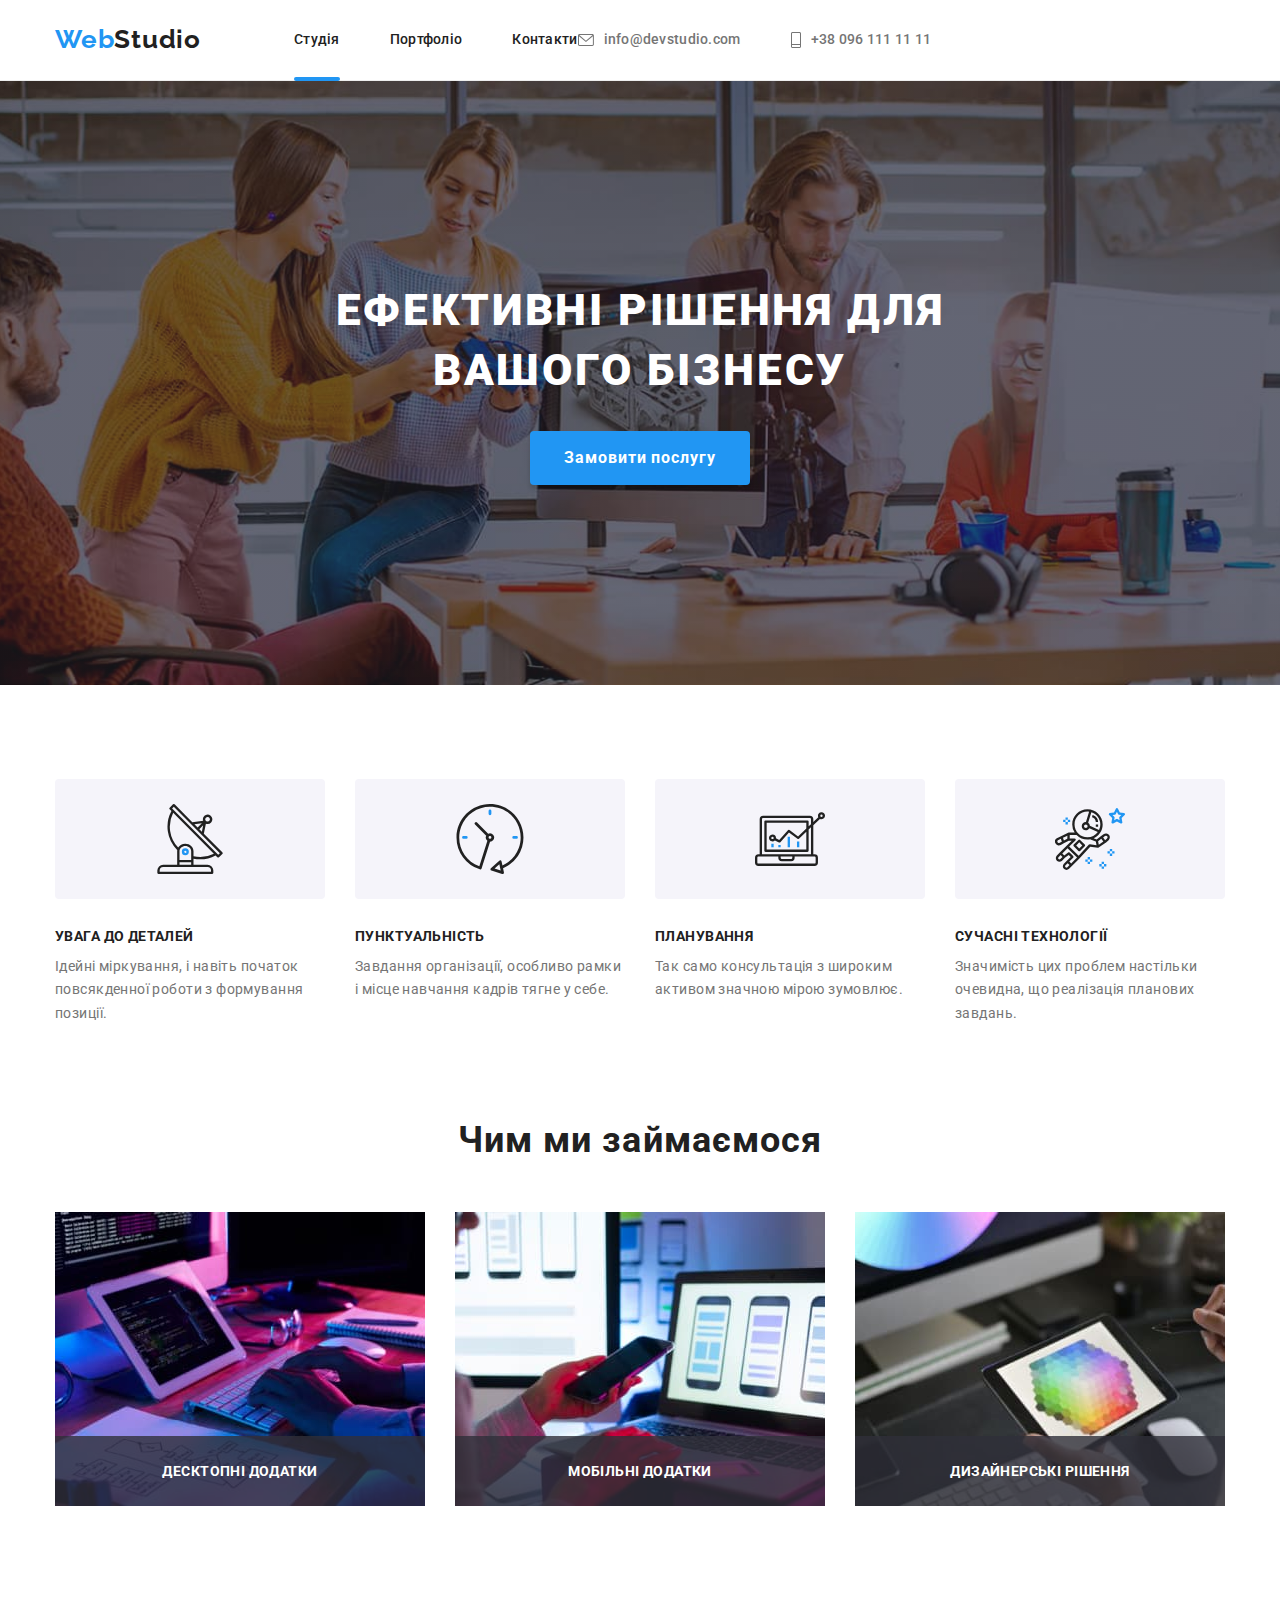
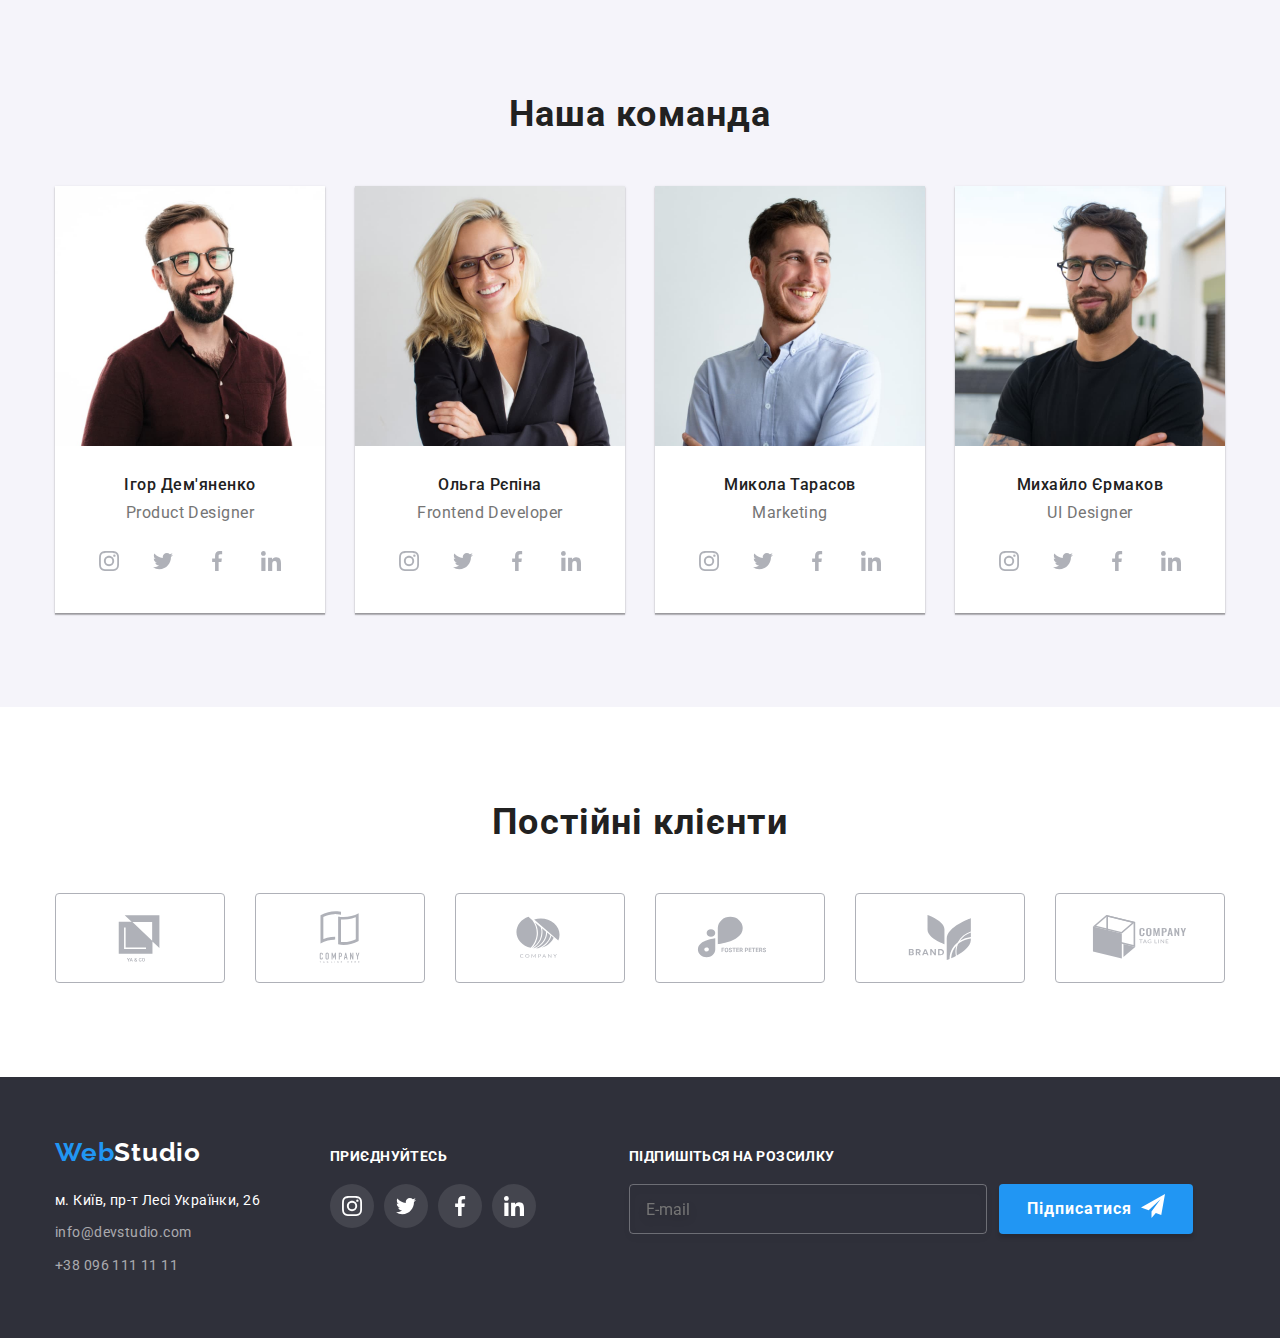
==== commit 544a20c3: "3" ====
--- a/index.html
+++ b/index.html
@@ -35,7 +35,7 @@
             <li class="menu__item"><a href="#" class="link">Контакти</a></li>
           </ul>
         </nav>
-        <div class="connect header-conncet">
+        <div class="connect header-connect">
           <ul class="connect__navigation list">
             <li class="item item-mail">
               <a href="mailto:info@devstudio.com" class="link"
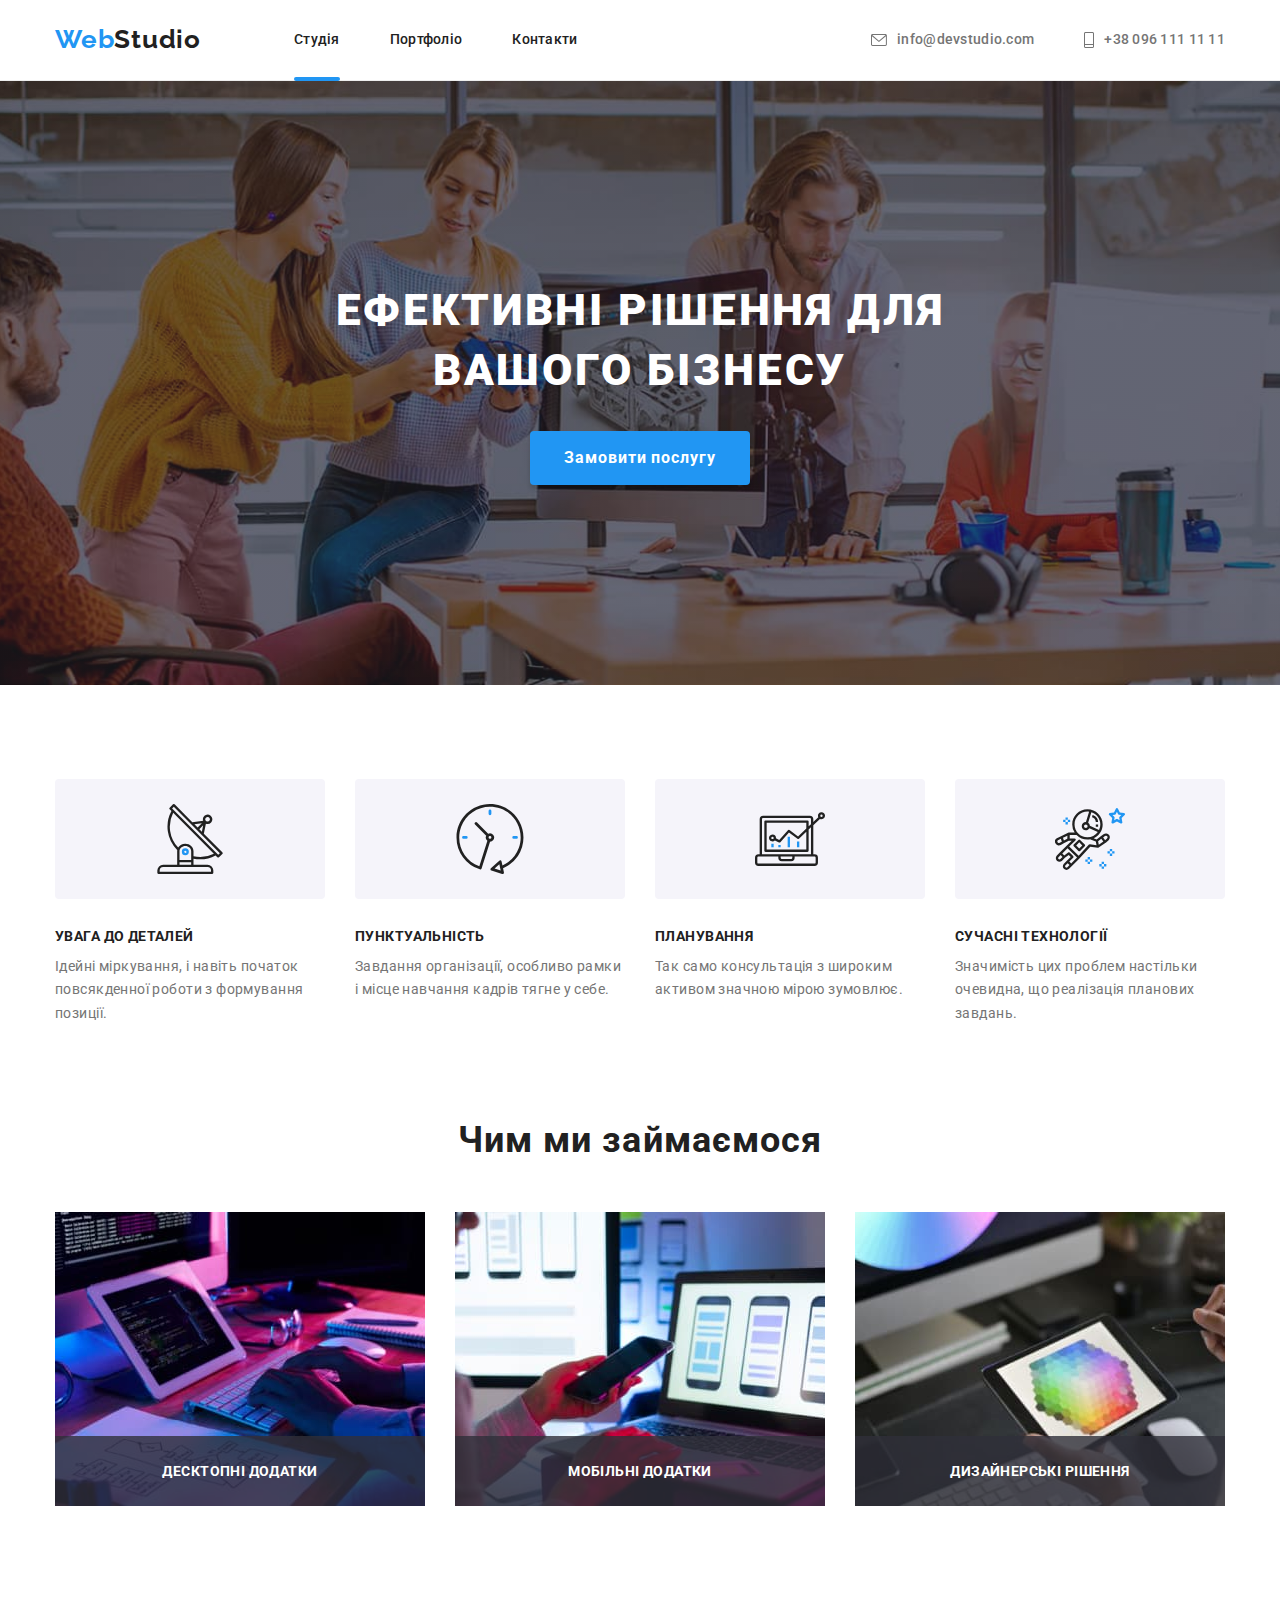
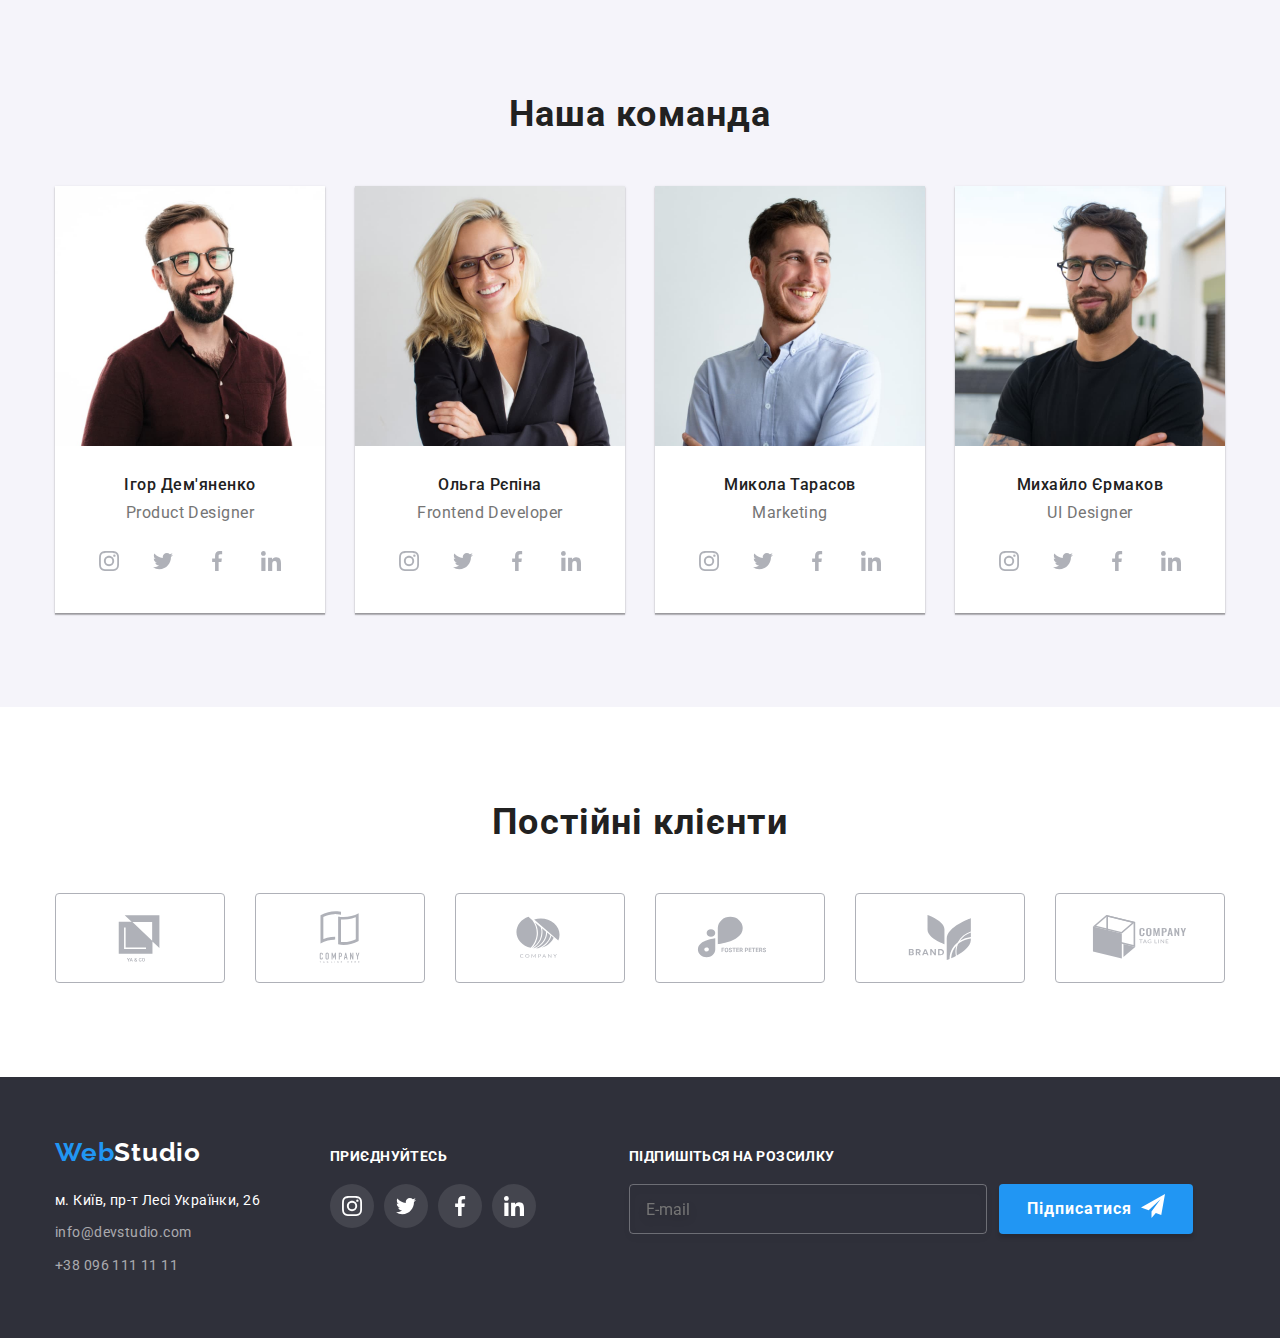
==== commit 058588c8: "5" ====
--- a/index.html
+++ b/index.html
@@ -35,7 +35,7 @@
             <li class="menu__item"><a href="#" class="link">Контакти</a></li>
           </ul>
         </nav>
-        <div class="connect header-connect">
+        <div class="connect header-conncet">
           <ul class="connect__navigation list">
             <li class="item item-mail">
               <a href="mailto:info@devstudio.com" class="link"
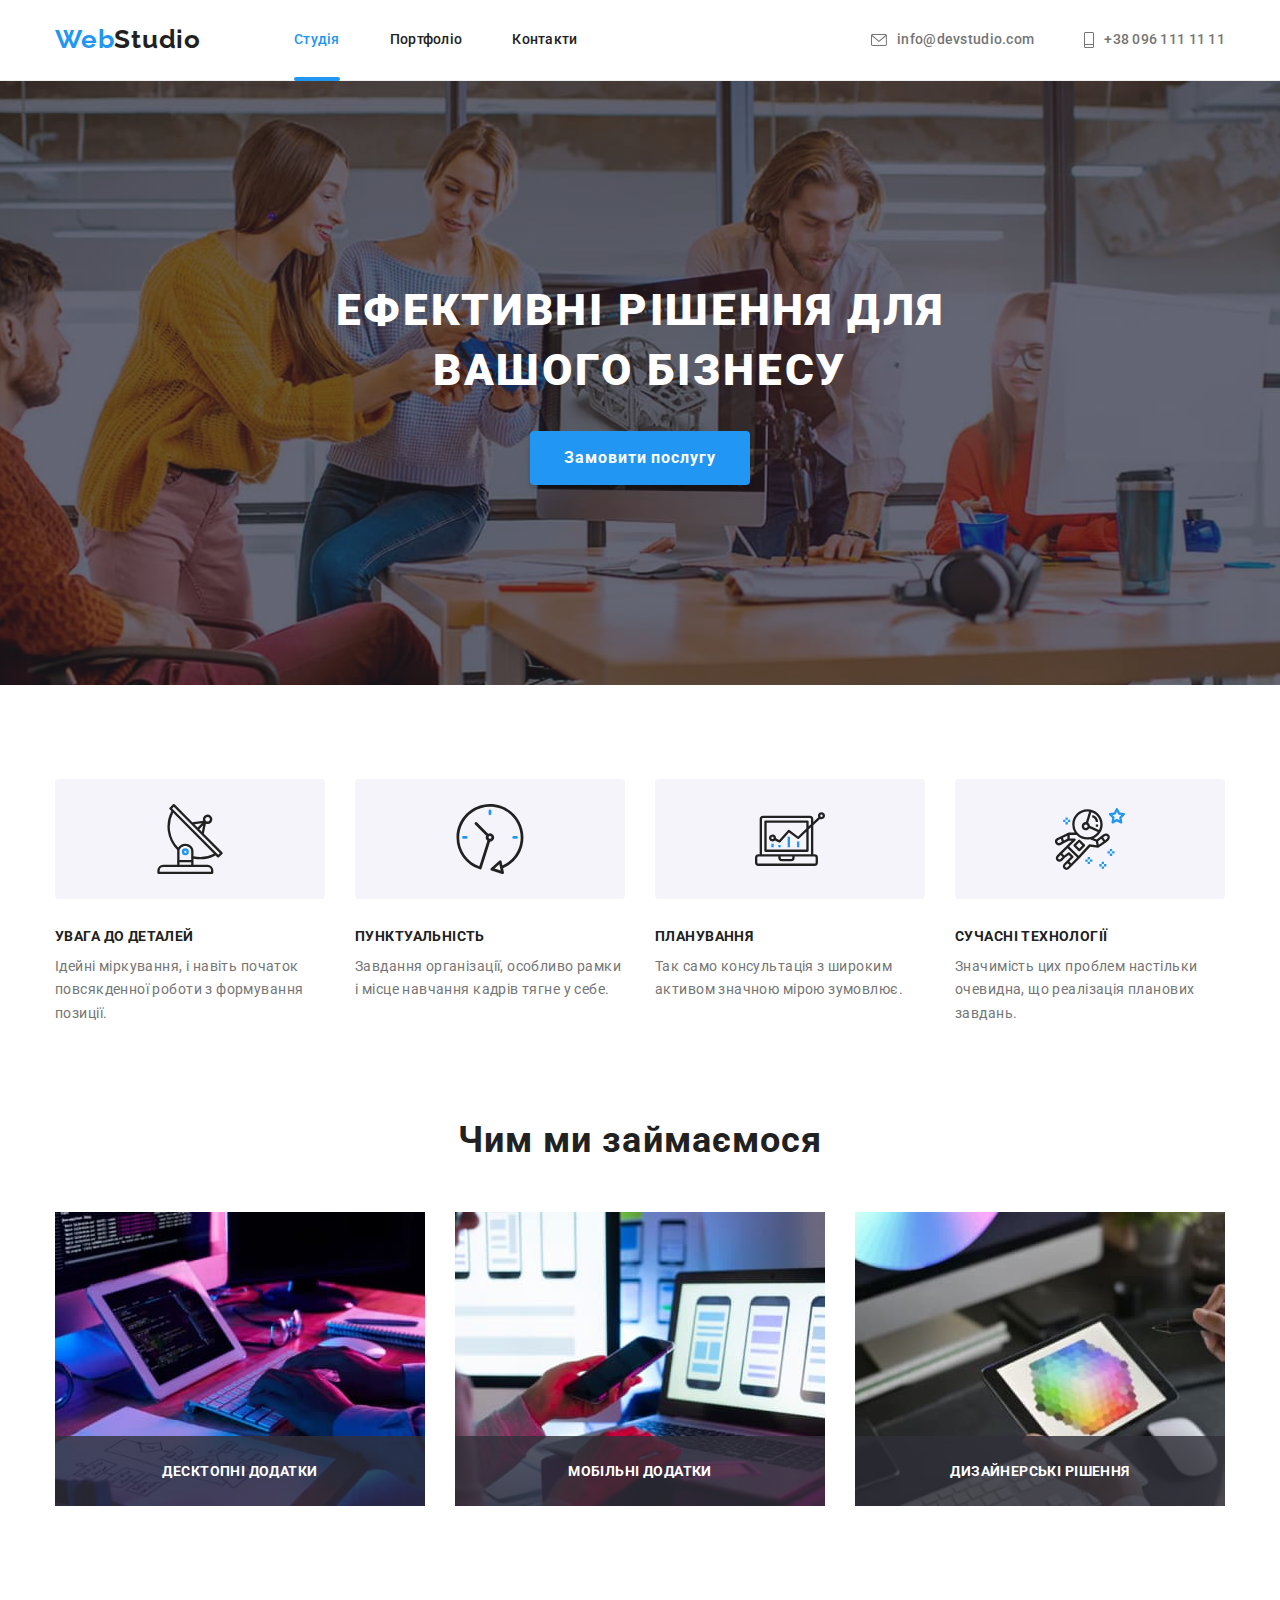
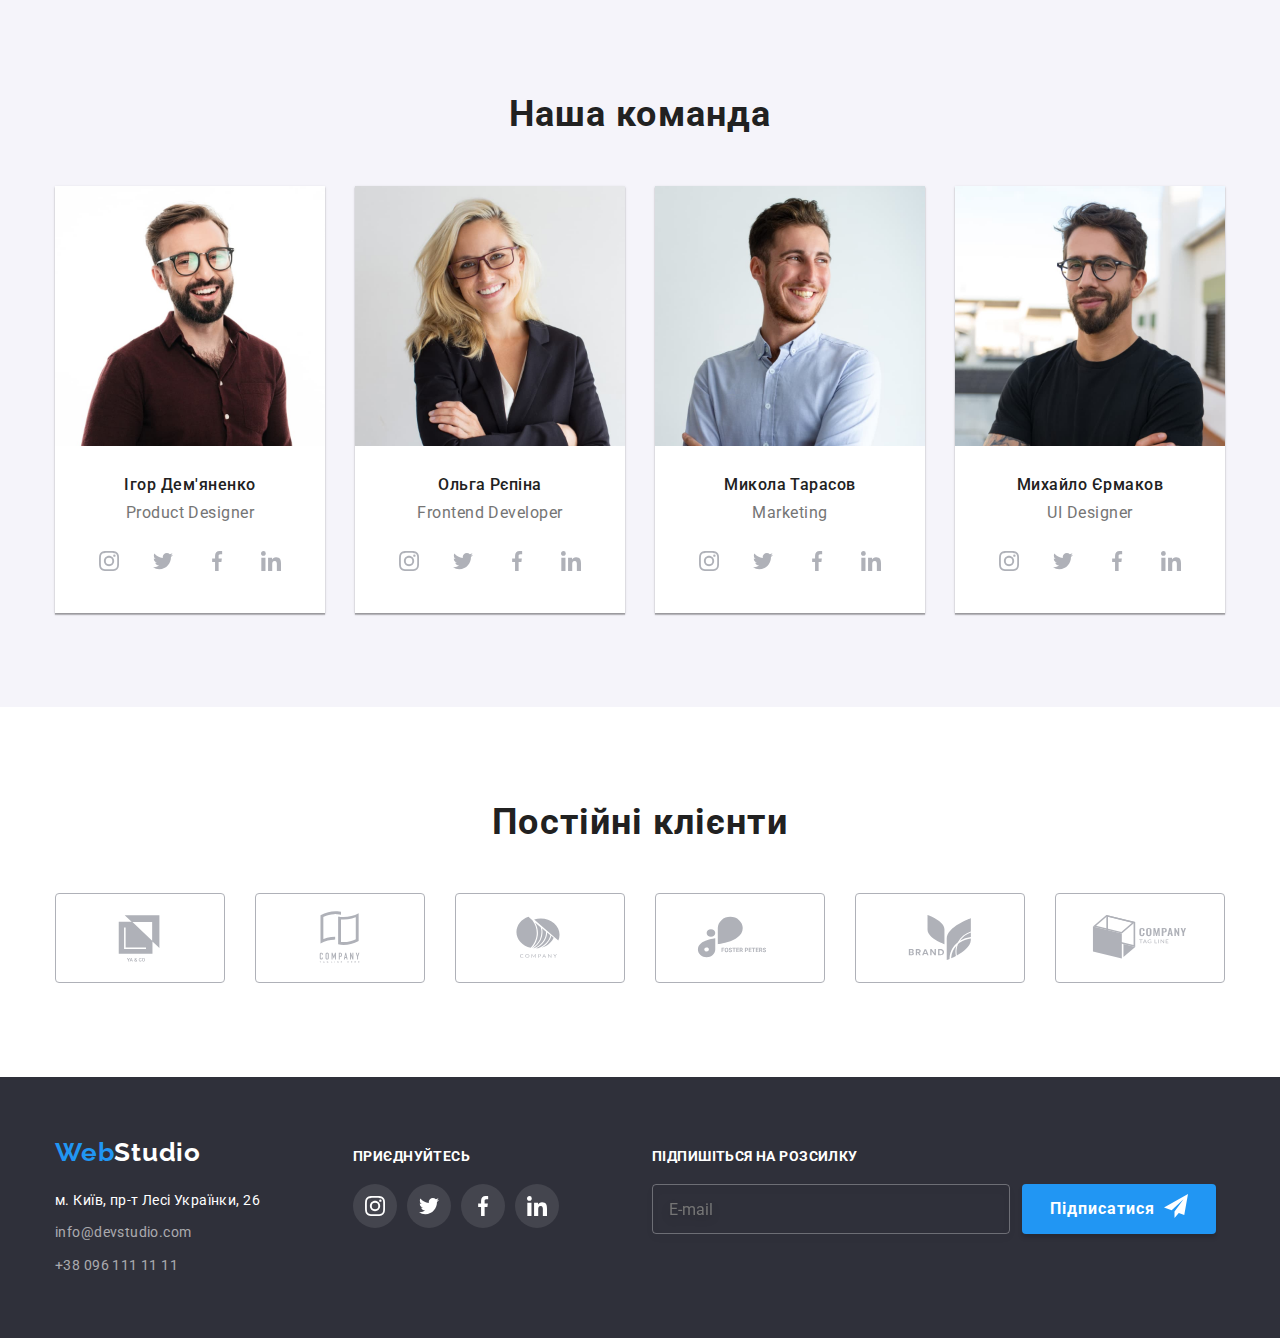
==== commit 80a26814: "33" ====
--- a/index.html
+++ b/index.html
@@ -15,7 +15,7 @@
       rel="stylesheet"
       href="https://cdnjs.cloudflare.com/ajax/libs/modern-normalize/1.1.0/modern-normalize.min.css"
     />
-    <link rel="stylesheet" href= />
+
     <link rel="stylesheet" href="./css/main.min.css" />
   </head>
   <body>
--- a/css/main.min.css
+++ b/css/main.min.css
@@ -1 +1 @@
-:root{--primary-text-color: #757575;--title-text-color: #212121;--accent-color: #2196f3;--primary-bg-color: #2196f3;--primary-bt-color: #ffffff;--fone-bt-color: #2196f3;--background-color: #2f303a;--background-bt-clor: #f5f4fa;--color-button-act: #188ce8;--footer-adress: #ffffff99;--border: #eeeeee}body{color:var(--primary-text-color);background-color:var(--primary-bt-color);font-family:Roboto,sans-serif;letter-spacing:.03em}.visually-hidden{position:absolute;white-space:nowrap;width:1px;height:1px;overflow:hidden;border:0;padding:0;clip:rect(0 0 0 0);-webkit-clip-path:inset(50%);clip-path:inset(50%);margin:-1px}.backdrop.is-hidden{opacity:0;visibility:hidden;pointer-events:none}.visually-hidden{position:absolute;white-space:nowrap;width:1px;height:1px;overflow:hidden;border:0;padding:0;clip:rect(0 0 0 0);-webkit-clip-path:inset(50%);clip-path:inset(50%);margin:-1px}.backdrop.is-hidden .modal{transform:translate(-50%, -50%) scale(0)}html{box-sizing:border-box}html{box-sizing:border-box}p,h1,h2,h3,h4,h5,h6{margin:0}ul,ol{margin:0;padding-left:0}button{cursor:pointer}address{font-style:normal}img{display:block;max-width:100%;height:auto}.mail-icon{fill:currentColor;margin-right:10px}.item-mail:hover .mail-icon,.item-mail:focus .mail-icon{fill:currentColor}.tell-icon{fill:currentColor;margin-right:10px}.tell-icon:hover .tell-icon,.tell-icon:focus .tell-icon{fill:currentColor}.writing-icon{margin-left:9px;width:24px;height:24px;fill:var(--primary-bt-color);text-align:center;justify-content:center}.customers-icon{fill:#afb1b8;transition:fill 250ms cubic-bezier(0.4, 0, 0.2, 1),border-color 250ms cubic-bezier(0.4, 0, 0.2, 1)}.customers-link:hover .customers-icon,.customers-link:focus .customers-icon{fill:var(--primary-bg-color)}.soc-list{display:flex;justify-content:center;gap:10px}.soc-item{width:44px;height:44px}.soc-link{width:100%;height:100%;background-color:var(--primary-bt-color);border-radius:50%;display:flex;color:#afb1b8;align-items:center;justify-content:center;transition:color 250ms cubic-bezier(0.4, 0, 0.2, 1),background-color 250ms cubic-bezier(0.4, 0, 0.2, 1)}.soc-link:hover,.soc-link:focus{background-color:var(--fone-bt-color);color:var(--primary-bt-color)}.soc-icon{fill:currentColor}.navigation__logo{margin-right:93px;color:var(--title-text-color);font-family:"Raleway",sans-serif;font-weight:700;font-size:26px;line-height:1.2;letter-spacing:.03em;text-decoration:none}.accent{color:var(--accent-color)}.footer-logo{margin-bottom:20px}.footer-logo{color:var(--primary-bt-color);font-family:"Raleway",sans-serif;font-weight:700;font-size:26px;line-height:1.2;letter-spacing:.03em;text-decoration:none}.hero-title{display:block;max-width:696px;align-items:center}.hero-title{margin-left:auto;margin-right:auto;margin-bottom:30px;color:var(--primary-bt-color);font-weight:900;font-size:44px;line-height:1.36;letter-spacing:.06em;text-transform:uppercase}.feature-list .title{margin-bottom:10px;font-weight:700;font-size:14px;line-height:1.14;letter-spacing:.03em;text-transform:uppercase;color:var(--title-text-color)}.section .section-title{color:var(--title-text-color);font-weight:700;font-size:14px;line-height:1.16;letter-spacing:.03em}.customers-title{padding:0;margin-bottom:50px;font-weight:700;font-size:36px;line-height:42px;text-align:center;letter-spacing:.03em;color:var(--title-text-color)}.portf-title{margin-bottom:4px;color:var(--title-text-color);font-weight:700;font-size:18px;line-height:2;letter-spacing:.06em}.team-title{margin-bottom:50px}.team-title{color:var(--title-text-color);font-weight:700;font-size:36px;line-height:1.16;letter-spacing:.03em;text-align:center}.section-team .title{margin-bottom:10px}.section-list .title{color:var(--title-text-color);font-weight:500;font-size:16px;line-height:1.18;letter-spacing:.03em;text-align:center}.portfolio-list .title{color:var(--title-text-color)}.conteiner{width:1200px;padding-left:15px;padding-right:15px;margin:0 auto}.section{padding-top:94px;padding-bottom:94px}.footer-conteiner{display:flex;flex-direction:column}.feature-conteiner{margin-right:30px}.section-team{padding-top:94px;padding-bottom:94px;background-color:var(--background-bt-clor)}.section-title{display:flex;gap:30px}.section-portfolio{color:var(--primary-text-color);font-size:16px;line-height:1.8;letter-spacing:.03em}.section-foto{padding-top:0}.section-title>.foto-title{flex-basis:calc((100% - 60px)/3)}.backdrop{width:100%;height:100%;background:rgba(0,0,0,.2);position:fixed;top:0;transition:opacity 300ms linear,visibility 300ms linear}.modal{position:absolute;width:528px;height:581px;left:50%;top:50%;padding:40px;transform:translate(-50%, -50%);background:#fff;box-shadow:0px 1px 3px rgba(0,0,0,.12),0px 1px 1px rgba(0,0,0,.14),0px 2px 1px rgba(0,0,0,.2);border-radius:4px;transition:300ms linear}.model-close{width:30px;height:30px;background:var(--primary-bt-color);border:1px solid rgba(0,0,0,.1);border-radius:50%;position:absolute;top:8px;right:8px;display:flex;align-items:center;justify-content:center;cursor:pointer}.model-close:focus,.model-close:hover{fill:var(--primary-bg-color)}.modal-title{text-align:center;font-weight:700;font-size:20px;line-height:23px;text-align:center;letter-spacing:.03em;color:var(--title-text-color);margin-bottom:12px}.modal-input{width:100%;height:40px;border:1px solid rgba(33,33,33,.2);border-radius:4px;color:var(--title-text-color);padding-left:42px;font-size:16px;outline:rgba(0,0,0,0)}.modal-input:focus{color:var(--title-text-color);border-color:var(--accent-color)}.modal-input:focus+.input-icon{fill:var(--accent-color)}.input-wrap{position:relative}.input-icon{position:absolute;left:15px;top:50%;transform:translateY(-50%)}.input-field{margin-bottom:10px}.label-title{font-weight:400;font-size:12px;line-height:14px;letter-spacing:.01em;color:var(--primary-text-color)}.label-title{display:block;margin-bottom:4px}textarea{resize:none}.modal-text{width:100%;height:110px;border:1px solid rgba(33,33,33,.2);border-radius:4px}.modal-text:focus{color:var(--title-text-color);border-color:var(--accent-color)}.modal-text{font-family:"Roboto";font-style:normal;font-weight:400;font-size:12px;line-height:14px;letter-spacing:.01em;padding:12px 16px;color:var(--title-text-color);outline:rgba(0,0,0,0)}.modal-text::-moz-placeholder{font-family:"Roboto";font-style:normal;font-weight:400;font-size:12px;line-height:14px;letter-spacing:.01em;color:rgba(117,117,117,.5)}.modal-text:-ms-input-placeholder{font-family:"Roboto";font-style:normal;font-weight:400;font-size:12px;line-height:14px;letter-spacing:.01em;color:rgba(117,117,117,.5)}.modal-text::placeholder{font-family:"Roboto";font-style:normal;font-weight:400;font-size:12px;line-height:14px;letter-spacing:.01em;color:rgba(117,117,117,.5)}.comment-label{font-weight:400;font-size:12px;line-height:14px;color:var(--primary-text-color)}.comment-label{display:block;margin-bottom:4px}.textarea{border:1px solid rgba(33,33,33,.2);border-radius:4px;outline:rgba(0,0,0,0)}.modal-field{margin-bottom:20px}.checkbox-field{display:flex;margin-bottom:30px;justify-content:center;text-align:center;align-items:center;margin-left:auto;margin-right:auto}.checkbox-label{display:flex;align-items:center;font-weight:400;font-size:14px;line-height:24px;letter-spacing:.03em;color:var(--primary-text-color)}.checkbox-label span{width:16px;height:15px;border:2px solid var(--title-text-color);border-radius:2px;display:flex;align-items:center;justify-content:center;fill:rgba(0,0,0,0);margin-right:9px;justify-content:center;text-align:center;align-items:center}.input-check:focus+.checkbox-label span span{border-color:var(--accent-color)}.input-check:checked+.checkbox-label span span{background-color:#2196f3;border-color:rgba(0,0,0,0);fill:var(--primary-bt-color)}.modal-form>.button{display:flex;margin:auto}.doc{padding-left:2px;color:var(--accent-color)}.submit-button{margin:auto}.submit-button{border-radius:4px;border-color:rgba(0,0,0,0);padding:10px 50px;display:flex;font-family:inherit;color:var(--primary-bt-color);background-color:var(--primary-bg-color);font-weight:700;font-size:16px;line-height:1.88;letter-spacing:.06em;cursor:pointer;box-shadow:0px 4px 4px rgba(0,0,0,.15);transition:color 250ms cubic-bezier(0.4, 0, 0.2, 1),background-color 250ms cubic-bezier(0.4, 0, 0.2, 1)}.submit-button:hover,.submit-button:focus{background-color:#188ce8}.button{display:flex}.button{border-radius:4px;border-color:rgba(0,0,0,0);padding:10px 32px;display:inline-block;font-family:inherit;font-weight:700;font-size:16px;line-height:1.88;letter-spacing:.06em;cursor:pointer;box-shadow:0px 4px 4px rgba(0,0,0,.15);transition:color 250ms cubic-bezier(0.4, 0, 0.2, 1),background-color 250ms cubic-bezier(0.4, 0, 0.2, 1)}.button:hover,.button:focus{background-color:var(--color-button-act)}.subscription-button{border-radius:4px;border-color:rgba(0,0,0,0);padding:10px 28px;display:inline-block;font-family:inherit;color:var(--primary-bt-color);background-color:var(--fone-bt-color);font-weight:700;font-size:16px;line-height:1.88;letter-spacing:.06em;cursor:pointer;box-shadow:0px 4px 4px rgba(0,0,0,.15);transition:color 250ms cubic-bezier(0.4, 0, 0.2, 1),background-color 250ms cubic-bezier(0.4, 0, 0.2, 1);display:flex;border:0px}.subscription-button:focus,.subscription-button:hover{background-color:var(--color-button-act)}.button-portf{border-radius:4px;padding:6px 25px;display:inline-block;border-color:rgba(0,0,0,0);font-family:"Roboto",sans-serif;font-weight:500;font-size:16px;line-height:1.6;letter-spacing:.03em;cursor:pointer;text-align:center;transition:color 250ms cubic-bezier(0.4, 0, 0.2, 1),background-color 250ms cubic-bezier(0.4, 0, 0.2, 1),box-shadow 250ms cubic-bezier(0.4, 0, 0.2, 1)}.button-portf:focus,.button-portf:hover{color:var(--primary-bt-color);background-color:var(--fone-bt-color);box-shadow:0px 3px 1px rgba(0,0,0,.1),0px 1px 2px rgba(0,0,0,.08),0px 2px 2px rgba(0,0,0,.12)}.submit-button{margin:auto}.submit-button{border-radius:4px;border-color:rgba(0,0,0,0);padding:10px 50px;display:flex;font-family:inherit;color:var(--primary-bt-color);background-color:var(--primary-bg-color);font-weight:700;font-size:16px;line-height:1.88;letter-spacing:.06em;cursor:pointer;box-shadow:0px 4px 4px rgba(0,0,0,.15);transition:color 250ms cubic-bezier(0.4, 0, 0.2, 1),background-color 250ms cubic-bezier(0.4, 0, 0.2, 1)}.submit-button:hover,.submit-button:focus{background-color:#188ce8}.modal-form>.button{display:flex;margin:auto}.bt--color-blue{color:var(--primary-bt-color);background-color:var(--fone-bt-color)}.bt--color-white{color:var(--title-text-color);background-color:var(--background-bt-clor)}.page-header{background-color:var(--primary-bt-color);border-bottom:1px solid var(--border)}.navigation{display:flex;align-items:center}.list{list-style:none}.menu .link{display:inline-block;padding-top:32px;padding-bottom:32px}.menu .link .link:focus,.menu .link .link:hover{color:var(--accent-color)}.menu .link .link.current{color:var(--fone-bt-color)}.menu.list{display:flex;gap:50px}.menu .link{color:var(--title-text-color);font-weight:500;font-size:14px;line-height:1.14;letter-spacing:.02em;text-decoration:none;transition:color 250ms cubic-bezier(0.4, 0, 0.2, 1)}.link.current::after{position:absolute;content:"";height:4px;width:100%;bottom:-1px;left:0;background:#2196f3;border-radius:2px}.header__conteiner{display:flex;align-items:center}.hero{max-width:1600px;padding-top:200px;padding-bottom:200px;background-color:#c4c4c4;text-align:center;background-image:linear-gradient(rgba(47, 48, 58, 0.4), rgba(47, 48, 58, 0.4)),url(../images/hero-img.jpg);background-repeat:no-repeat;background-position:center;background-size:cover;margin:auto}.feature-list{display:flex;flex-direction:row}.feature-list>.feature-conteiner{flex-basis:calc((100% - 90px)/4)}.feature-list>.feature-conteiner{flex-basis:calc((100% - 90px)/4)}.feature-conteiner:last-child{margin-right:0px}.feature-list .text{font-size:14px;line-height:1.7;letter-spacing:.03em}.graphics{display:flex;width:270px;height:120px;background:#f5f4fa;border-radius:4px;margin-bottom:30px;align-items:center;justify-content:center}.img{display:block;max-width:100%;height:auto}.foto-text-wrap{position:relative}.foto-text{bottom:0;width:100%;height:70px;position:absolute;padding-top:27px;padding-bottom:27px;font-style:normal;font-weight:700;font-size:14px;line-height:16px;text-align:center;letter-spacing:.03em;text-transform:uppercase;color:var(--primary-bt-color);background-color:rgba(47,48,58,.8)}.fone-color{background-color:var(--primary-bt-color);box-shadow:0px 1px 3px rgba(0,0,0,.12),0px 1px 1px rgba(0,0,0,.14),0px 2px 1px rgba(0,0,0,.2)}.person{padding-top:30px;padding-bottom:30px}.section-list{display:flex;flex-wrap:wrap}.section-list .poscition{padding-bottom:30px}.section-list{flex-basis:calc(25% - 30px)}.section-team .section-list{display:flex;gap:30px}.soc-list{display:flex;justify-content:center;gap:10px}.soc-item{width:44px;height:44px}.position{font-size:16px;line-height:1.18;letter-spacing:.03em;text-align:center;margin-bottom:16px}.section-customers{padding-top:94px;padding-bottom:94px}.customers-list{display:flex;gap:30px}.customers-item{width:calc((100% - 150px)/6);height:90px}.customers-link{width:100%;height:100%;border:1px solid #afb1b8;border-radius:4px;display:flex;align-items:center;justify-content:center;transition:border-color 250ms cubic-bezier(0.4, 0, 0.2, 1)}.customers-link:hover,.customers-link:focus{border-color:var(--primary-bg-color)}.footer{padding-top:60px;padding-bottom:60px;color:var(--primary-text-color);background-color:var(--background-color)}.footers{display:flex;align-items:baseline}.adress-item{margin-bottom:9px}.adress-item .link{margin-bottom:9px}.adress-item:last-child{margin-bottom:0px}.adress-nav .link.street{color:var(--primary-bt-color);font-size:14px;line-height:1.7;letter-spacing:.03em;text-decoration:none;cursor:pointer;font-style:normal}.adress-nav .link{color:var(--footer-adress);font-size:14px;line-height:1.7;letter-spacing:.03em;text-decoration:none;font-style:normal;transition:color 250ms cubic-bezier(0.4, 0, 0.2, 1)}.adress-nav .link .link:hover,.adress-nav .link .link:focus{color:var(--accent-color)}.footer-join{display:flex;margin-left:70px;flex-direction:column}.jo-in{margin-bottom:20px;font-weight:700;font-size:14px;line-height:16px;letter-spacing:.03em;text-transform:uppercase;color:var(--primary-bt-color)}.join-list{display:flex;gap:10px}.join-item{width:44px;height:44px}.socs-icon{fill:var(--primary-bt-color)}.join-link{width:100%;height:100%;background-color:rgba(255,255,255,.1);border-radius:50%;display:flex;align-items:center;justify-content:center;transition:background-color 250ms cubic-bezier(0.4, 0, 0.2, 1)}.join-link:hover,.join-link:focus{background-color:var(--fone-bt-color)}.portfolio-elements .list{display:flex;flex-direction:row;gap:8px;margin-bottom:50px;justify-content:center}.portfolio-list .link{text-decoration:none;display:block;transition:box-shadow 250ms cubic-bezier(0.4, 0, 0.2, 1)}.portfolio-text-wrap{position:relative;overflow:hidden}.card-set:hover .portfolio-text{transform:translateY(0)}.portfolio-text{position:absolute;top:0;padding:63px 24px;font-style:normal;font-weight:400;font-size:18px;line-height:28px;letter-spacing:.03em;color:var(--primary-bt-color);background-color:rgba(33,150,243,.9);transform:translateY(100%);transition:transform 250ms cubic-bezier(0.4, 0, 0.2, 1);overflow:auto}.portfolio-list{display:flex;flex-wrap:wrap;gap:30px;flex-basis:calc(25% - 30px);list-style:none}.portfolio-list .link:hover,.portfolio-list .link:focus{box-shadow:0px 1px 1px rgba(0,0,0,.12),0px 4px 4px rgba(0,0,0,.06),1px 4px 6px rgba(0,0,0,.16)}.description{padding-left:24px;padding-right:24px;padding-top:20px;padding-bottom:20px;border-left:1px solid var(--border);border-right:1px solid var(--border);border-bottom:1px solid var(--border)}.paragraph{color:var(--primary-text-color);font-size:16px;line-height:1.8;letter-spacing:.03em}.footer-subscription{margin-left:93px}.subscription{font-weight:700;font-size:14px;line-height:16px;letter-spacing:.03em;text-transform:uppercase;color:var(--primary-bt-color);margin-bottom:20px}.subscription-form{display:flex;gap:12px;align-items:center}.subscription-input{width:358px;height:50px;background-color:rgba(0,0,0,0);border:1px solid rgba(255,255,255,.3);filter:drop-shadow(0px 4px 4px rgba(0, 0, 0, 0.15));border-radius:4px;outline:rgba(0,0,0,0);padding-left:16px;color:var(--primary-bt-color)}.subscription-input:focus{color:var(--primary-bt-color);border-color:#2196f3}.connect__navigation{display:flex;gap:50px}.connect__navigation .link{display:flex;padding-top:32px;padding-bottom:32px;align-items:center;font-weight:500;font-size:14px;line-height:1.14;letter-spacing:.02em;color:inherit;text-decoration:none;transition:color 250ms cubic-bezier(0.4, 0, 0.2, 1)}.header-conncet{margin-left:auto}.menu__item{position:relative}.item-mail .link:focus,.item-mail .link:hover{color:var(--accent-color)}.item-tell .link:hover,.item-tell .link:focus{color:var(--accent-color)}/*# sourceMappingURL=main.min.css.map */+:root{--primary-text-color: #757575;--title-text-color: #212121;--accent-color: #2196f3;--primary-bg-color: #2196f3;--primary-bt-color: #ffffff;--fone-bt-color: #2196f3;--background-color: #2f303a;--background-bt-clor: #f5f4fa;--color-button-act: #188ce8;--footer-adress: #ffffff99;--border: #eeeeee}body{color:var(--primary-text-color);background-color:var(--primary-bt-color);font-family:Roboto,sans-serif;letter-spacing:.03em}.visually-hidden{position:absolute;white-space:nowrap;width:1px;height:1px;overflow:hidden;border:0;padding:0;clip:rect(0 0 0 0);-webkit-clip-path:inset(50%);clip-path:inset(50%);margin:-1px}.backdrop.is-hidden{opacity:0;visibility:hidden;pointer-events:none}.visually-hidden{position:absolute;white-space:nowrap;width:1px;height:1px;overflow:hidden;border:0;padding:0;clip:rect(0 0 0 0);-webkit-clip-path:inset(50%);clip-path:inset(50%);margin:-1px}.backdrop.is-hidden .modal{transform:translate(-50%, -50%) scale(0)}html{box-sizing:border-box}html{box-sizing:border-box}p,h1,h2,h3,h4,h5,h6{margin:0}ul,ol{margin:0;padding-left:0}button{cursor:pointer}address{font-style:normal}img{display:block;max-width:100%;height:auto}.mail-icon{fill:currentColor;margin-right:10px}.item-mail:hover .mail-icon,.item-mail:focus .mail-icon{fill:currentColor}.tell-icon{fill:currentColor;margin-right:10px}.tell-icon:hover .tell-icon,.tell-icon:focus .tell-icon{fill:currentColor}.writing-icon{margin-left:9px;width:24px;height:24px;fill:var(--primary-bt-color);text-align:center;justify-content:center}.customers-icon{fill:#afb1b8;transition:fill 250ms cubic-bezier(0.4, 0, 0.2, 1),border-color 250ms cubic-bezier(0.4, 0, 0.2, 1)}.customers-link:hover .customers-icon,.customers-link:focus .customers-icon{fill:var(--primary-bg-color)}.soc-list{display:flex;justify-content:center;gap:10px}.soc-item{width:44px;height:44px}.soc-link{width:100%;height:100%;background-color:var(--primary-bt-color);border-radius:50%;display:flex;color:#afb1b8;align-items:center;justify-content:center;transition:color 250ms cubic-bezier(0.4, 0, 0.2, 1),background-color 250ms cubic-bezier(0.4, 0, 0.2, 1)}.soc-link:hover,.soc-link:focus{background-color:var(--fone-bt-color);color:var(--primary-bt-color)}.soc-icon{fill:currentColor}.navigation__logo{margin-right:93px;color:var(--title-text-color);font-family:"Raleway",sans-serif;font-weight:700;font-size:26px;line-height:1.2;letter-spacing:.03em;text-decoration:none}.accent{color:var(--accent-color)}.footer-logo{margin-bottom:20px}.footer-logo{color:var(--primary-bt-color);font-family:"Raleway",sans-serif;font-weight:700;font-size:26px;line-height:1.2;letter-spacing:.03em;text-decoration:none}.hero-title{display:block;max-width:696px;align-items:center}.hero-title{margin-left:auto;margin-right:auto;margin-bottom:30px;color:var(--primary-bt-color);font-weight:900;font-size:44px;line-height:1.36;letter-spacing:.06em;text-transform:uppercase}.feature-list .title{margin-bottom:10px;font-weight:700;font-size:14px;line-height:1.14;letter-spacing:.03em;text-transform:uppercase;color:var(--title-text-color)}.section .section-title{color:var(--title-text-color);font-weight:700;font-size:14px;line-height:1.16;letter-spacing:.03em}.customers-title{padding:0;margin-bottom:50px;font-weight:700;font-size:36px;line-height:42px;text-align:center;letter-spacing:.03em;color:var(--title-text-color)}.portf-title{margin-bottom:4px;color:var(--title-text-color);font-weight:700;font-size:18px;line-height:2;letter-spacing:.06em}.team-title{margin-bottom:50px}.team-title{color:var(--title-text-color);font-weight:700;font-size:36px;line-height:1.16;letter-spacing:.03em;text-align:center}.section-team .title{margin-bottom:10px}.section-list .title{color:var(--title-text-color);font-weight:500;font-size:16px;line-height:1.18;letter-spacing:.03em;text-align:center}.portfolio-list .title{color:var(--title-text-color)}.conteiner{width:1200px;padding-left:15px;padding-right:15px;margin:0 auto}.section{padding-top:94px;padding-bottom:94px}.footer-conteiner{display:flex;flex-direction:column}.feature-conteiner{margin-right:30px}.section-team{padding-top:94px;padding-bottom:94px;background-color:var(--background-bt-clor)}.section-title{display:flex;gap:30px}.section-portfolio{color:var(--primary-text-color);font-size:16px;line-height:1.8;letter-spacing:.03em}.section-foto{padding-top:0}.section-title>.foto-title{flex-basis:calc((100% - 60px)/3)}.backdrop{width:100%;height:100%;background:rgba(0,0,0,.2);position:fixed;top:0;transition:opacity 300ms linear,visibility 300ms linear}.modal{position:absolute;width:528px;height:581px;left:50%;top:50%;padding:40px;transform:translate(-50%, -50%);background:#fff;box-shadow:0px 1px 3px rgba(0,0,0,.12),0px 1px 1px rgba(0,0,0,.14),0px 2px 1px rgba(0,0,0,.2);border-radius:4px;transition:300ms linear}.model-close{width:30px;height:30px;background:var(--primary-bt-color);border:1px solid rgba(0,0,0,.1);border-radius:50%;position:absolute;top:8px;right:8px;display:flex;align-items:center;justify-content:center;cursor:pointer}.model-close:focus,.model-close:hover{fill:var(--primary-bg-color)}.modal-title{text-align:center;font-weight:700;font-size:20px;line-height:23px;text-align:center;letter-spacing:.03em;color:var(--title-text-color);margin-bottom:12px}.modal-input{width:100%;height:40px;border:1px solid rgba(33,33,33,.2);border-radius:4px;color:var(--title-text-color);padding-left:42px;font-size:16px;outline:rgba(0,0,0,0)}.modal-input:focus{color:var(--title-text-color);border-color:var(--accent-color)}.modal-input:focus+.input-icon{fill:var(--accent-color)}.input-wrap{position:relative}.input-icon{position:absolute;left:15px;top:50%;transform:translateY(-50%)}.input-field{margin-bottom:10px}.label-title{font-weight:400;font-size:12px;line-height:14px;letter-spacing:.01em;color:var(--primary-text-color)}.label-title{display:block;margin-bottom:4px}textarea{resize:none}.modal-text{width:100%;height:110px;border:1px solid rgba(33,33,33,.2);border-radius:4px}.modal-text:focus{color:var(--title-text-color);border-color:var(--accent-color)}.modal-text{font-family:"Roboto";font-style:normal;font-weight:400;font-size:12px;line-height:14px;letter-spacing:.01em;padding:12px 16px;color:var(--title-text-color);outline:rgba(0,0,0,0)}.modal-text::-moz-placeholder{font-family:"Roboto";font-style:normal;font-weight:400;font-size:12px;line-height:14px;letter-spacing:.01em;color:rgba(117,117,117,.5)}.modal-text:-ms-input-placeholder{font-family:"Roboto";font-style:normal;font-weight:400;font-size:12px;line-height:14px;letter-spacing:.01em;color:rgba(117,117,117,.5)}.modal-text::placeholder{font-family:"Roboto";font-style:normal;font-weight:400;font-size:12px;line-height:14px;letter-spacing:.01em;color:rgba(117,117,117,.5)}.comment-label{font-weight:400;font-size:12px;line-height:14px;color:var(--primary-text-color)}.comment-label{display:block;margin-bottom:4px}.textarea{border:1px solid rgba(33,33,33,.2);border-radius:4px;outline:rgba(0,0,0,0)}.modal-field{margin-bottom:20px}.checkbox-field{display:flex;margin-bottom:30px;justify-content:center;text-align:center;align-items:center;margin-left:auto;margin-right:auto}.checkbox-label{display:flex;align-items:center;font-weight:400;font-size:14px;line-height:24px;letter-spacing:.03em;color:var(--primary-text-color)}.checkbox-label span{width:16px;height:15px;border:2px solid var(--title-text-color);border-radius:2px;display:flex;align-items:center;justify-content:center;fill:rgba(0,0,0,0);margin-right:9px;justify-content:center;text-align:center;align-items:center}.input-check:focus+.checkbox-label span span{border-color:var(--accent-color)}.input-check:checked+.checkbox-label span span{background-color:#2196f3;border-color:rgba(0,0,0,0);fill:var(--primary-bt-color)}.modal-form>.button{display:flex;margin:auto}.doc{padding-left:2px;color:var(--accent-color)}.submit-button{margin:auto}.submit-button{border-radius:4px;border-color:rgba(0,0,0,0);padding:10px 50px;display:flex;font-family:inherit;color:var(--primary-bt-color);background-color:var(--primary-bg-color);font-weight:700;font-size:16px;line-height:1.88;letter-spacing:.06em;cursor:pointer;box-shadow:0px 4px 4px rgba(0,0,0,.15);transition:color 250ms cubic-bezier(0.4, 0, 0.2, 1),background-color 250ms cubic-bezier(0.4, 0, 0.2, 1)}.submit-button:hover,.submit-button:focus{background-color:#188ce8}.button{display:flex}.button{border-radius:4px;border-color:rgba(0,0,0,0);padding:10px 32px;display:inline-block;font-family:inherit;font-weight:700;font-size:16px;line-height:1.88;letter-spacing:.06em;cursor:pointer;box-shadow:0px 4px 4px rgba(0,0,0,.15);transition:color 250ms cubic-bezier(0.4, 0, 0.2, 1),background-color 250ms cubic-bezier(0.4, 0, 0.2, 1)}.button:hover,.button:focus{background-color:var(--color-button-act)}.subscription-button{border-radius:4px;border-color:rgba(0,0,0,0);padding:10px 28px;display:inline-block;font-family:inherit;color:var(--primary-bt-color);background-color:var(--fone-bt-color);font-weight:700;font-size:16px;line-height:1.88;letter-spacing:.06em;cursor:pointer;box-shadow:0px 4px 4px rgba(0,0,0,.15);transition:color 250ms cubic-bezier(0.4, 0, 0.2, 1),background-color 250ms cubic-bezier(0.4, 0, 0.2, 1);display:flex;border:0px}.subscription-button:focus,.subscription-button:hover{background-color:var(--color-button-act)}.button-portf{border-radius:4px;padding:6px 25px;display:inline-block;border-color:rgba(0,0,0,0);font-family:"Roboto",sans-serif;font-weight:500;font-size:16px;line-height:1.6;letter-spacing:.03em;cursor:pointer;text-align:center;transition:color 250ms cubic-bezier(0.4, 0, 0.2, 1),background-color 250ms cubic-bezier(0.4, 0, 0.2, 1),box-shadow 250ms cubic-bezier(0.4, 0, 0.2, 1)}.button-portf:focus,.button-portf:hover{color:var(--primary-bt-color);background-color:var(--fone-bt-color);box-shadow:0px 3px 1px rgba(0,0,0,.1),0px 1px 2px rgba(0,0,0,.08),0px 2px 2px rgba(0,0,0,.12)}.submit-button{margin:auto}.submit-button{border-radius:4px;border-color:rgba(0,0,0,0);padding:10px 50px;display:flex;font-family:inherit;color:var(--primary-bt-color);background-color:var(--primary-bg-color);font-weight:700;font-size:16px;line-height:1.88;letter-spacing:.06em;cursor:pointer;box-shadow:0px 4px 4px rgba(0,0,0,.15);transition:color 250ms cubic-bezier(0.4, 0, 0.2, 1),background-color 250ms cubic-bezier(0.4, 0, 0.2, 1)}.submit-button:hover,.submit-button:focus{background-color:#188ce8}.modal-form>.button{display:flex;margin:auto}.bt--color-blue{color:var(--primary-bt-color);background-color:var(--fone-bt-color)}.bt--color-white{color:var(--title-text-color);background-color:var(--background-bt-clor)}.hero{max-width:1600px;padding-top:200px;padding-bottom:200px;background-color:#c4c4c4;text-align:center;background-image:linear-gradient(rgba(47, 48, 58, 0.4), rgba(47, 48, 58, 0.4)),url(../images/hero-img.jpg);background-repeat:no-repeat;background-position:center;background-size:cover;margin:auto}.feature-list{display:flex;flex-direction:row}.feature-list>.feature-conteiner{flex-basis:calc((100% - 90px)/4)}.feature-list>.feature-conteiner{flex-basis:calc((100% - 90px)/4)}.feature-conteiner:last-child{margin-right:0px}.feature-list .text{font-size:14px;line-height:1.7;letter-spacing:.03em}.graphics{display:flex;width:270px;height:120px;background:#f5f4fa;border-radius:4px;margin-bottom:30px;align-items:center;justify-content:center}.img{display:block;max-width:100%;height:auto}.foto-text-wrap{position:relative}.foto-text{bottom:0;width:100%;height:70px;position:absolute;padding-top:27px;padding-bottom:27px;font-style:normal;font-weight:700;font-size:14px;line-height:16px;text-align:center;letter-spacing:.03em;text-transform:uppercase;color:var(--primary-bt-color);background-color:rgba(47,48,58,.8)}.fone-color{background-color:var(--primary-bt-color);box-shadow:0px 1px 3px rgba(0,0,0,.12),0px 1px 1px rgba(0,0,0,.14),0px 2px 1px rgba(0,0,0,.2)}.person{padding-top:30px;padding-bottom:30px}.section-list{display:flex;flex-wrap:wrap}.section-list .poscition{padding-bottom:30px}.section-list{flex-basis:calc(25% - 30px)}.section-team .section-list{display:flex;gap:30px}.soc-list{display:flex;justify-content:center;gap:10px}.soc-item{width:44px;height:44px}.position{font-size:16px;line-height:1.18;letter-spacing:.03em;text-align:center;margin-bottom:16px}.section-customers{padding-top:94px;padding-bottom:94px}.customers-list{display:flex;gap:30px}.customers-item{width:calc((100% - 150px)/6);height:90px}.customers-link{width:100%;height:100%;border:1px solid #afb1b8;border-radius:4px;display:flex;align-items:center;justify-content:center;transition:border-color 250ms cubic-bezier(0.4, 0, 0.2, 1)}.customers-link:hover,.customers-link:focus{border-color:var(--primary-bg-color)}.portfolio-elements .list{display:flex;flex-direction:row;gap:8px;margin-bottom:50px;justify-content:center}.portfolio-list .link{text-decoration:none;display:block;transition:box-shadow 250ms cubic-bezier(0.4, 0, 0.2, 1)}.portfolio-text-wrap{position:relative;overflow:hidden}.card-set:hover .portfolio-text{transform:translateY(0)}.card-set>.link:focus .portfolio-text{transform:translateY(0)}.portfolio-text{position:absolute;top:0;padding:63px 24px;font-style:normal;font-weight:400;font-size:18px;line-height:28px;letter-spacing:.03em;color:var(--primary-bt-color);background-color:rgba(33,150,243,.9);transform:translateY(100%);transition:transform 250ms cubic-bezier(0.4, 0, 0.2, 1);overflow:auto}.portfolio-list{display:flex;flex-wrap:wrap;gap:30px;flex-basis:calc(25% - 30px);list-style:none}.portfolio-list .link:hover,.portfolio-list .link:focus{box-shadow:0px 1px 1px rgba(0,0,0,.12),0px 4px 4px rgba(0,0,0,.06),1px 4px 6px rgba(0,0,0,.16)}.description{padding-left:24px;padding-right:24px;padding-top:20px;padding-bottom:20px;border-left:1px solid var(--border);border-right:1px solid var(--border);border-bottom:1px solid var(--border)}.paragraph{color:var(--primary-text-color);font-size:16px;line-height:1.8;letter-spacing:.03em}.page-header{background-color:var(--primary-bt-color);border-bottom:1px solid var(--border)}.navigation{display:flex;align-items:center}.list{list-style:none}.menu__item .link{display:inline-block;padding-top:32px;padding-bottom:32px}.menu__item .link:focus,.menu__item .link:hover{color:var(--accent-color)}.menu__item .link.current{color:var(--fone-bt-color)}.menu.list{display:flex;gap:50px}.menu .link{color:var(--title-text-color);font-weight:500;font-size:14px;line-height:1.14;letter-spacing:.02em;text-decoration:none;transition:color 250ms cubic-bezier(0.4, 0, 0.2, 1)}.link.current::after{position:absolute;content:"";height:4px;width:100%;bottom:-1px;left:0;background:#2196f3;border-radius:2px}.header__conteiner{display:flex;align-items:center}.footer{padding-top:60px;padding-bottom:60px;color:var(--primary-text-color);background-color:var(--background-color)}.footers{display:flex;align-items:baseline}.adress-item{margin-bottom:9px}.adress-item .link{margin-bottom:9px}.adress-item:last-child{margin-bottom:0px}.adress-nav .link.street{color:var(--primary-bt-color);font-size:14px;line-height:1.7;letter-spacing:.03em;text-decoration:none;cursor:pointer;font-style:normal}.adress-nav .link{color:var(--footer-adress);font-size:14px;line-height:1.7;letter-spacing:.03em;text-decoration:none;font-style:normal;transition:color 250ms cubic-bezier(0.4, 0, 0.2, 1)}.adress-nav .link:hover,.adress-nav .link:focus{color:var(--accent-color)}.footer-join{display:flex;margin-left:93px;flex-direction:column}.jo-in{margin-bottom:20px;font-weight:700;font-size:14px;line-height:16px;letter-spacing:.03em;text-transform:uppercase;color:var(--primary-bt-color)}.join-list{display:flex;gap:10px}.join-item{width:44px;height:44px}.socs-icon{fill:var(--primary-bt-color)}.join-link{width:100%;height:100%;background-color:rgba(255,255,255,.1);border-radius:50%;display:flex;align-items:center;justify-content:center;transition:background-color 250ms cubic-bezier(0.4, 0, 0.2, 1)}.join-link:hover,.join-link:focus{background-color:var(--fone-bt-color)}.footer-subscription{margin-left:93px}.subscription{font-weight:700;font-size:14px;line-height:16px;letter-spacing:.03em;text-transform:uppercase;color:var(--primary-bt-color);margin-bottom:20px}.subscription-form{display:flex;gap:12px;align-items:center}.subscription-input{width:358px;height:50px;background-color:rgba(0,0,0,0);border:1px solid rgba(255,255,255,.3);filter:drop-shadow(0px 4px 4px rgba(0, 0, 0, 0.15));border-radius:4px;outline:rgba(0,0,0,0);padding-left:16px;color:var(--primary-bt-color)}.subscription-input:focus{color:var(--primary-bt-color);border-color:#2196f3}.connect__navigation{display:flex;gap:50px}.connect__navigation .link{display:flex;padding-top:32px;padding-bottom:32px;align-items:center;font-weight:500;font-size:14px;line-height:1.14;letter-spacing:.02em;color:inherit;text-decoration:none;transition:color 250ms cubic-bezier(0.4, 0, 0.2, 1)}.header-conncet{margin-left:auto}.menu__item{position:relative}.item-mail .link:focus,.item-mail .link:hover{color:var(--accent-color)}.item-tell .link:hover,.item-tell .link:focus{color:var(--accent-color)}/*# sourceMappingURL=main.min.css.map */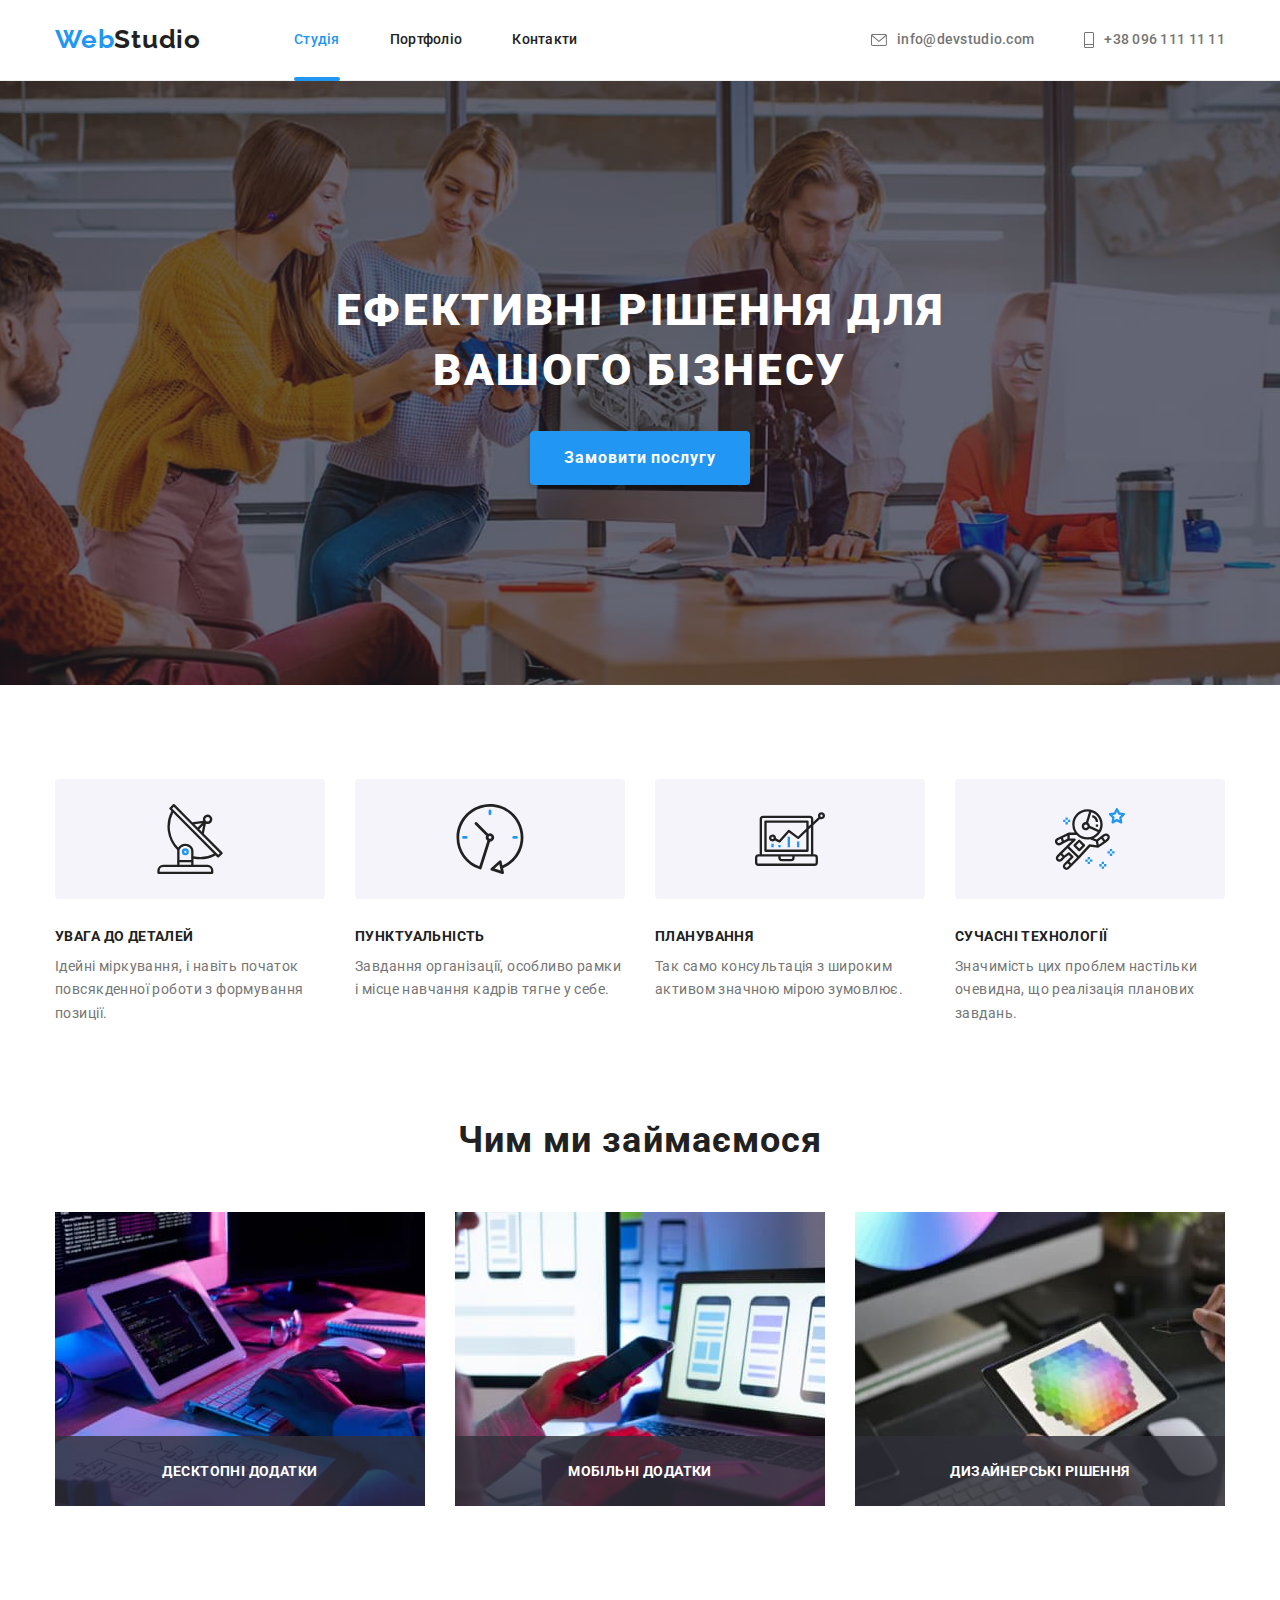
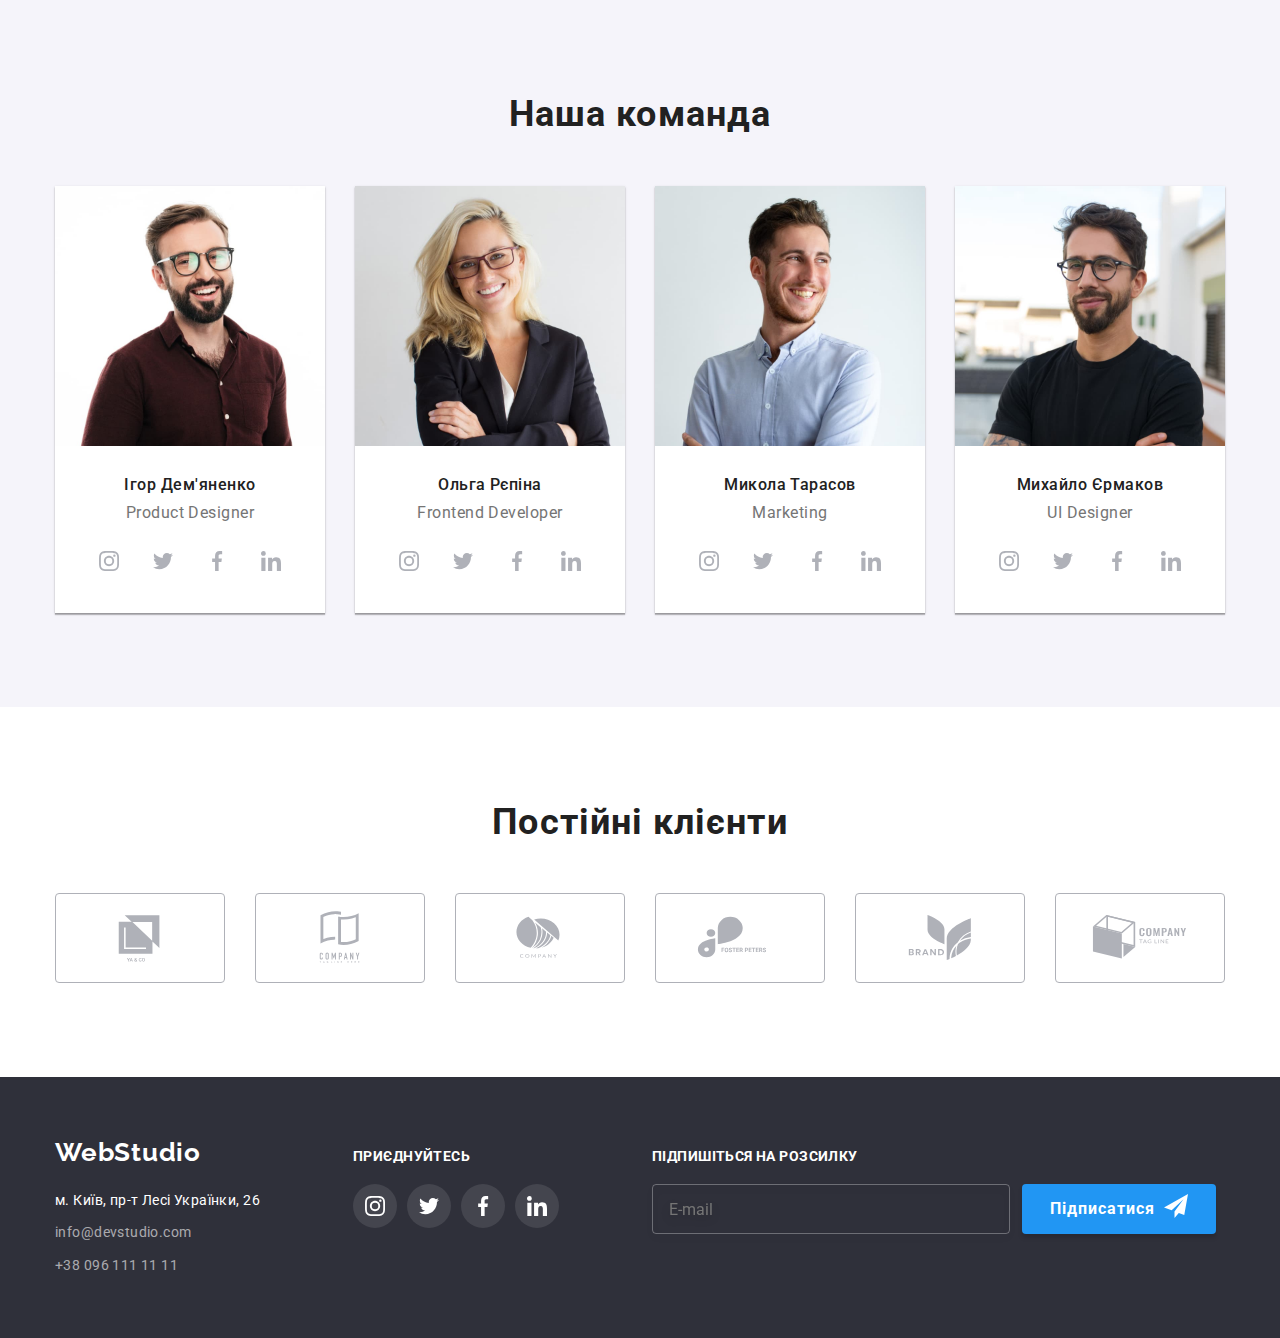
==== commit 31b23847: "1" ====
--- a/index.html
+++ b/index.html
@@ -21,24 +21,26 @@
   <body>
     <header class="page-header">
       <div class="conteiner header__conteiner">
-        <nav class="navigation">
+        <nav class="header__navigation">
           <a href="#" class="logo navigation__logo"
-            ><span class="accent">Web</span>Studio</a
+            ><span class="logo__accent">Web</span>Studio</a
           >
-          <ul class="menu list">
+          <ul class="header__menu list">
             <li class="menu__item">
-              <a href="./index.html" class="link current">Студія</a>
+              <a href="./index.html" class="menu__link current">Студія</a>
             </li>
             <li class="menu__item">
-              <a href="./portfolio.html" class="link">Портфоліо</a>
-            </li>
-            <li class="menu__item"><a href="#" class="link">Контакти</a></li>
+              <a href="./portfolio.html" class="menu__link">Портфоліо</a>
+            </li>
+            <li class="menu__item">
+              <a href="#" class="menu__link">Контакти</a>
+            </li>
           </ul>
         </nav>
-        <div class="connect header-conncet">
-          <ul class="connect__navigation list">
-            <li class="item item-mail">
-              <a href="mailto:info@devstudio.com" class="link"
+        <div class="connect header__connect">
+          <ul class="header__conntacs list">
+            <li class="conntacs__item item-mail">
+              <a href="mailto:info@devstudio.com" class="conntacs__link"
                 ><svg class="mail-icon" width="16" height="12">
                   <use
                     href="./images/symbol-defs.svg#icon-envelope-hover"
@@ -47,8 +49,8 @@
                 info@devstudio.com</a
               >
             </li>
-            <li class="item item-tell">
-              <a href="tel:+380961111111" class="link">
+            <li class="conntacs__item item-tell">
+              <a href="tel:+380961111111" class="conntacs__link">
                 <svg class="tell-icon" width="10" height="16">
                   <use href="./images/symbol-defs.svg#icon-Vector"></use>
                 </svg>
--- a/css/main.min.css
+++ b/css/main.min.css
@@ -1 +1 @@
-:root{--primary-text-color: #757575;--title-text-color: #212121;--accent-color: #2196f3;--primary-bg-color: #2196f3;--primary-bt-color: #ffffff;--fone-bt-color: #2196f3;--background-color: #2f303a;--background-bt-clor: #f5f4fa;--color-button-act: #188ce8;--footer-adress: #ffffff99;--border: #eeeeee}body{color:var(--primary-text-color);background-color:var(--primary-bt-color);font-family:Roboto,sans-serif;letter-spacing:.03em}.visually-hidden{position:absolute;white-space:nowrap;width:1px;height:1px;overflow:hidden;border:0;padding:0;clip:rect(0 0 0 0);-webkit-clip-path:inset(50%);clip-path:inset(50%);margin:-1px}.backdrop.is-hidden{opacity:0;visibility:hidden;pointer-events:none}.visually-hidden{position:absolute;white-space:nowrap;width:1px;height:1px;overflow:hidden;border:0;padding:0;clip:rect(0 0 0 0);-webkit-clip-path:inset(50%);clip-path:inset(50%);margin:-1px}.backdrop.is-hidden .modal{transform:translate(-50%, -50%) scale(0)}html{box-sizing:border-box}html{box-sizing:border-box}p,h1,h2,h3,h4,h5,h6{margin:0}ul,ol{margin:0;padding-left:0}button{cursor:pointer}address{font-style:normal}img{display:block;max-width:100%;height:auto}.mail-icon{fill:currentColor;margin-right:10px}.item-mail:hover .mail-icon,.item-mail:focus .mail-icon{fill:currentColor}.tell-icon{fill:currentColor;margin-right:10px}.tell-icon:hover .tell-icon,.tell-icon:focus .tell-icon{fill:currentColor}.writing-icon{margin-left:9px;width:24px;height:24px;fill:var(--primary-bt-color);text-align:center;justify-content:center}.customers-icon{fill:#afb1b8;transition:fill 250ms cubic-bezier(0.4, 0, 0.2, 1),border-color 250ms cubic-bezier(0.4, 0, 0.2, 1)}.customers-link:hover .customers-icon,.customers-link:focus .customers-icon{fill:var(--primary-bg-color)}.soc-list{display:flex;justify-content:center;gap:10px}.soc-item{width:44px;height:44px}.soc-link{width:100%;height:100%;background-color:var(--primary-bt-color);border-radius:50%;display:flex;color:#afb1b8;align-items:center;justify-content:center;transition:color 250ms cubic-bezier(0.4, 0, 0.2, 1),background-color 250ms cubic-bezier(0.4, 0, 0.2, 1)}.soc-link:hover,.soc-link:focus{background-color:var(--fone-bt-color);color:var(--primary-bt-color)}.soc-icon{fill:currentColor}.navigation__logo{margin-right:93px;color:var(--title-text-color);font-family:"Raleway",sans-serif;font-weight:700;font-size:26px;line-height:1.2;letter-spacing:.03em;text-decoration:none}.accent{color:var(--accent-color)}.footer-logo{margin-bottom:20px}.footer-logo{color:var(--primary-bt-color);font-family:"Raleway",sans-serif;font-weight:700;font-size:26px;line-height:1.2;letter-spacing:.03em;text-decoration:none}.hero-title{display:block;max-width:696px;align-items:center}.hero-title{margin-left:auto;margin-right:auto;margin-bottom:30px;color:var(--primary-bt-color);font-weight:900;font-size:44px;line-height:1.36;letter-spacing:.06em;text-transform:uppercase}.feature-list .title{margin-bottom:10px;font-weight:700;font-size:14px;line-height:1.14;letter-spacing:.03em;text-transform:uppercase;color:var(--title-text-color)}.section .section-title{color:var(--title-text-color);font-weight:700;font-size:14px;line-height:1.16;letter-spacing:.03em}.customers-title{padding:0;margin-bottom:50px;font-weight:700;font-size:36px;line-height:42px;text-align:center;letter-spacing:.03em;color:var(--title-text-color)}.portf-title{margin-bottom:4px;color:var(--title-text-color);font-weight:700;font-size:18px;line-height:2;letter-spacing:.06em}.team-title{margin-bottom:50px}.team-title{color:var(--title-text-color);font-weight:700;font-size:36px;line-height:1.16;letter-spacing:.03em;text-align:center}.section-team .title{margin-bottom:10px}.section-list .title{color:var(--title-text-color);font-weight:500;font-size:16px;line-height:1.18;letter-spacing:.03em;text-align:center}.portfolio-list .title{color:var(--title-text-color)}.conteiner{width:1200px;padding-left:15px;padding-right:15px;margin:0 auto}.section{padding-top:94px;padding-bottom:94px}.footer-conteiner{display:flex;flex-direction:column}.feature-conteiner{margin-right:30px}.section-team{padding-top:94px;padding-bottom:94px;background-color:var(--background-bt-clor)}.section-title{display:flex;gap:30px}.section-portfolio{color:var(--primary-text-color);font-size:16px;line-height:1.8;letter-spacing:.03em}.section-foto{padding-top:0}.section-title>.foto-title{flex-basis:calc((100% - 60px)/3)}.backdrop{width:100%;height:100%;background:rgba(0,0,0,.2);position:fixed;top:0;transition:opacity 300ms linear,visibility 300ms linear}.modal{position:absolute;width:528px;height:581px;left:50%;top:50%;padding:40px;transform:translate(-50%, -50%);background:#fff;box-shadow:0px 1px 3px rgba(0,0,0,.12),0px 1px 1px rgba(0,0,0,.14),0px 2px 1px rgba(0,0,0,.2);border-radius:4px;transition:300ms linear}.model-close{width:30px;height:30px;background:var(--primary-bt-color);border:1px solid rgba(0,0,0,.1);border-radius:50%;position:absolute;top:8px;right:8px;display:flex;align-items:center;justify-content:center;cursor:pointer}.model-close:focus,.model-close:hover{fill:var(--primary-bg-color)}.modal-title{text-align:center;font-weight:700;font-size:20px;line-height:23px;text-align:center;letter-spacing:.03em;color:var(--title-text-color);margin-bottom:12px}.modal-input{width:100%;height:40px;border:1px solid rgba(33,33,33,.2);border-radius:4px;color:var(--title-text-color);padding-left:42px;font-size:16px;outline:rgba(0,0,0,0)}.modal-input:focus{color:var(--title-text-color);border-color:var(--accent-color)}.modal-input:focus+.input-icon{fill:var(--accent-color)}.input-wrap{position:relative}.input-icon{position:absolute;left:15px;top:50%;transform:translateY(-50%)}.input-field{margin-bottom:10px}.label-title{font-weight:400;font-size:12px;line-height:14px;letter-spacing:.01em;color:var(--primary-text-color)}.label-title{display:block;margin-bottom:4px}textarea{resize:none}.modal-text{width:100%;height:110px;border:1px solid rgba(33,33,33,.2);border-radius:4px}.modal-text:focus{color:var(--title-text-color);border-color:var(--accent-color)}.modal-text{font-family:"Roboto";font-style:normal;font-weight:400;font-size:12px;line-height:14px;letter-spacing:.01em;padding:12px 16px;color:var(--title-text-color);outline:rgba(0,0,0,0)}.modal-text::-moz-placeholder{font-family:"Roboto";font-style:normal;font-weight:400;font-size:12px;line-height:14px;letter-spacing:.01em;color:rgba(117,117,117,.5)}.modal-text:-ms-input-placeholder{font-family:"Roboto";font-style:normal;font-weight:400;font-size:12px;line-height:14px;letter-spacing:.01em;color:rgba(117,117,117,.5)}.modal-text::placeholder{font-family:"Roboto";font-style:normal;font-weight:400;font-size:12px;line-height:14px;letter-spacing:.01em;color:rgba(117,117,117,.5)}.comment-label{font-weight:400;font-size:12px;line-height:14px;color:var(--primary-text-color)}.comment-label{display:block;margin-bottom:4px}.textarea{border:1px solid rgba(33,33,33,.2);border-radius:4px;outline:rgba(0,0,0,0)}.modal-field{margin-bottom:20px}.checkbox-field{display:flex;margin-bottom:30px;justify-content:center;text-align:center;align-items:center;margin-left:auto;margin-right:auto}.checkbox-label{display:flex;align-items:center;font-weight:400;font-size:14px;line-height:24px;letter-spacing:.03em;color:var(--primary-text-color)}.checkbox-label span{width:16px;height:15px;border:2px solid var(--title-text-color);border-radius:2px;display:flex;align-items:center;justify-content:center;fill:rgba(0,0,0,0);margin-right:9px;justify-content:center;text-align:center;align-items:center}.input-check:focus+.checkbox-label span span{border-color:var(--accent-color)}.input-check:checked+.checkbox-label span span{background-color:#2196f3;border-color:rgba(0,0,0,0);fill:var(--primary-bt-color)}.modal-form>.button{display:flex;margin:auto}.doc{padding-left:2px;color:var(--accent-color)}.submit-button{margin:auto}.submit-button{border-radius:4px;border-color:rgba(0,0,0,0);padding:10px 50px;display:flex;font-family:inherit;color:var(--primary-bt-color);background-color:var(--primary-bg-color);font-weight:700;font-size:16px;line-height:1.88;letter-spacing:.06em;cursor:pointer;box-shadow:0px 4px 4px rgba(0,0,0,.15);transition:color 250ms cubic-bezier(0.4, 0, 0.2, 1),background-color 250ms cubic-bezier(0.4, 0, 0.2, 1)}.submit-button:hover,.submit-button:focus{background-color:#188ce8}.button{display:flex}.button{border-radius:4px;border-color:rgba(0,0,0,0);padding:10px 32px;display:inline-block;font-family:inherit;font-weight:700;font-size:16px;line-height:1.88;letter-spacing:.06em;cursor:pointer;box-shadow:0px 4px 4px rgba(0,0,0,.15);transition:color 250ms cubic-bezier(0.4, 0, 0.2, 1),background-color 250ms cubic-bezier(0.4, 0, 0.2, 1)}.button:hover,.button:focus{background-color:var(--color-button-act)}.subscription-button{border-radius:4px;border-color:rgba(0,0,0,0);padding:10px 28px;display:inline-block;font-family:inherit;color:var(--primary-bt-color);background-color:var(--fone-bt-color);font-weight:700;font-size:16px;line-height:1.88;letter-spacing:.06em;cursor:pointer;box-shadow:0px 4px 4px rgba(0,0,0,.15);transition:color 250ms cubic-bezier(0.4, 0, 0.2, 1),background-color 250ms cubic-bezier(0.4, 0, 0.2, 1);display:flex;border:0px}.subscription-button:focus,.subscription-button:hover{background-color:var(--color-button-act)}.button-portf{border-radius:4px;padding:6px 25px;display:inline-block;border-color:rgba(0,0,0,0);font-family:"Roboto",sans-serif;font-weight:500;font-size:16px;line-height:1.6;letter-spacing:.03em;cursor:pointer;text-align:center;transition:color 250ms cubic-bezier(0.4, 0, 0.2, 1),background-color 250ms cubic-bezier(0.4, 0, 0.2, 1),box-shadow 250ms cubic-bezier(0.4, 0, 0.2, 1)}.button-portf:focus,.button-portf:hover{color:var(--primary-bt-color);background-color:var(--fone-bt-color);box-shadow:0px 3px 1px rgba(0,0,0,.1),0px 1px 2px rgba(0,0,0,.08),0px 2px 2px rgba(0,0,0,.12)}.submit-button{margin:auto}.submit-button{border-radius:4px;border-color:rgba(0,0,0,0);padding:10px 50px;display:flex;font-family:inherit;color:var(--primary-bt-color);background-color:var(--primary-bg-color);font-weight:700;font-size:16px;line-height:1.88;letter-spacing:.06em;cursor:pointer;box-shadow:0px 4px 4px rgba(0,0,0,.15);transition:color 250ms cubic-bezier(0.4, 0, 0.2, 1),background-color 250ms cubic-bezier(0.4, 0, 0.2, 1)}.submit-button:hover,.submit-button:focus{background-color:#188ce8}.modal-form>.button{display:flex;margin:auto}.bt--color-blue{color:var(--primary-bt-color);background-color:var(--fone-bt-color)}.bt--color-white{color:var(--title-text-color);background-color:var(--background-bt-clor)}.hero{max-width:1600px;padding-top:200px;padding-bottom:200px;background-color:#c4c4c4;text-align:center;background-image:linear-gradient(rgba(47, 48, 58, 0.4), rgba(47, 48, 58, 0.4)),url(../images/hero-img.jpg);background-repeat:no-repeat;background-position:center;background-size:cover;margin:auto}.feature-list{display:flex;flex-direction:row}.feature-list>.feature-conteiner{flex-basis:calc((100% - 90px)/4)}.feature-list>.feature-conteiner{flex-basis:calc((100% - 90px)/4)}.feature-conteiner:last-child{margin-right:0px}.feature-list .text{font-size:14px;line-height:1.7;letter-spacing:.03em}.graphics{display:flex;width:270px;height:120px;background:#f5f4fa;border-radius:4px;margin-bottom:30px;align-items:center;justify-content:center}.img{display:block;max-width:100%;height:auto}.foto-text-wrap{position:relative}.foto-text{bottom:0;width:100%;height:70px;position:absolute;padding-top:27px;padding-bottom:27px;font-style:normal;font-weight:700;font-size:14px;line-height:16px;text-align:center;letter-spacing:.03em;text-transform:uppercase;color:var(--primary-bt-color);background-color:rgba(47,48,58,.8)}.fone-color{background-color:var(--primary-bt-color);box-shadow:0px 1px 3px rgba(0,0,0,.12),0px 1px 1px rgba(0,0,0,.14),0px 2px 1px rgba(0,0,0,.2)}.person{padding-top:30px;padding-bottom:30px}.section-list{display:flex;flex-wrap:wrap}.section-list .poscition{padding-bottom:30px}.section-list{flex-basis:calc(25% - 30px)}.section-team .section-list{display:flex;gap:30px}.soc-list{display:flex;justify-content:center;gap:10px}.soc-item{width:44px;height:44px}.position{font-size:16px;line-height:1.18;letter-spacing:.03em;text-align:center;margin-bottom:16px}.section-customers{padding-top:94px;padding-bottom:94px}.customers-list{display:flex;gap:30px}.customers-item{width:calc((100% - 150px)/6);height:90px}.customers-link{width:100%;height:100%;border:1px solid #afb1b8;border-radius:4px;display:flex;align-items:center;justify-content:center;transition:border-color 250ms cubic-bezier(0.4, 0, 0.2, 1)}.customers-link:hover,.customers-link:focus{border-color:var(--primary-bg-color)}.portfolio-elements .list{display:flex;flex-direction:row;gap:8px;margin-bottom:50px;justify-content:center}.portfolio-list .link{text-decoration:none;display:block;transition:box-shadow 250ms cubic-bezier(0.4, 0, 0.2, 1)}.portfolio-text-wrap{position:relative;overflow:hidden}.card-set:hover .portfolio-text{transform:translateY(0)}.card-set>.link:focus .portfolio-text{transform:translateY(0)}.portfolio-text{position:absolute;top:0;padding:63px 24px;font-style:normal;font-weight:400;font-size:18px;line-height:28px;letter-spacing:.03em;color:var(--primary-bt-color);background-color:rgba(33,150,243,.9);transform:translateY(100%);transition:transform 250ms cubic-bezier(0.4, 0, 0.2, 1);overflow:auto}.portfolio-list{display:flex;flex-wrap:wrap;gap:30px;flex-basis:calc(25% - 30px);list-style:none}.portfolio-list .link:hover,.portfolio-list .link:focus{box-shadow:0px 1px 1px rgba(0,0,0,.12),0px 4px 4px rgba(0,0,0,.06),1px 4px 6px rgba(0,0,0,.16)}.description{padding-left:24px;padding-right:24px;padding-top:20px;padding-bottom:20px;border-left:1px solid var(--border);border-right:1px solid var(--border);border-bottom:1px solid var(--border)}.paragraph{color:var(--primary-text-color);font-size:16px;line-height:1.8;letter-spacing:.03em}.page-header{background-color:var(--primary-bt-color);border-bottom:1px solid var(--border)}.navigation{display:flex;align-items:center}.list{list-style:none}.menu__item .link{display:inline-block;padding-top:32px;padding-bottom:32px}.menu__item .link:focus,.menu__item .link:hover{color:var(--accent-color)}.menu__item .link.current{color:var(--fone-bt-color)}.menu.list{display:flex;gap:50px}.menu .link{color:var(--title-text-color);font-weight:500;font-size:14px;line-height:1.14;letter-spacing:.02em;text-decoration:none;transition:color 250ms cubic-bezier(0.4, 0, 0.2, 1)}.link.current::after{position:absolute;content:"";height:4px;width:100%;bottom:-1px;left:0;background:#2196f3;border-radius:2px}.header__conteiner{display:flex;align-items:center}.footer{padding-top:60px;padding-bottom:60px;color:var(--primary-text-color);background-color:var(--background-color)}.footers{display:flex;align-items:baseline}.adress-item{margin-bottom:9px}.adress-item .link{margin-bottom:9px}.adress-item:last-child{margin-bottom:0px}.adress-nav .link.street{color:var(--primary-bt-color);font-size:14px;line-height:1.7;letter-spacing:.03em;text-decoration:none;cursor:pointer;font-style:normal}.adress-nav .link{color:var(--footer-adress);font-size:14px;line-height:1.7;letter-spacing:.03em;text-decoration:none;font-style:normal;transition:color 250ms cubic-bezier(0.4, 0, 0.2, 1)}.adress-nav .link:hover,.adress-nav .link:focus{color:var(--accent-color)}.footer-join{display:flex;margin-left:93px;flex-direction:column}.jo-in{margin-bottom:20px;font-weight:700;font-size:14px;line-height:16px;letter-spacing:.03em;text-transform:uppercase;color:var(--primary-bt-color)}.join-list{display:flex;gap:10px}.join-item{width:44px;height:44px}.socs-icon{fill:var(--primary-bt-color)}.join-link{width:100%;height:100%;background-color:rgba(255,255,255,.1);border-radius:50%;display:flex;align-items:center;justify-content:center;transition:background-color 250ms cubic-bezier(0.4, 0, 0.2, 1)}.join-link:hover,.join-link:focus{background-color:var(--fone-bt-color)}.footer-subscription{margin-left:93px}.subscription{font-weight:700;font-size:14px;line-height:16px;letter-spacing:.03em;text-transform:uppercase;color:var(--primary-bt-color);margin-bottom:20px}.subscription-form{display:flex;gap:12px;align-items:center}.subscription-input{width:358px;height:50px;background-color:rgba(0,0,0,0);border:1px solid rgba(255,255,255,.3);filter:drop-shadow(0px 4px 4px rgba(0, 0, 0, 0.15));border-radius:4px;outline:rgba(0,0,0,0);padding-left:16px;color:var(--primary-bt-color)}.subscription-input:focus{color:var(--primary-bt-color);border-color:#2196f3}.connect__navigation{display:flex;gap:50px}.connect__navigation .link{display:flex;padding-top:32px;padding-bottom:32px;align-items:center;font-weight:500;font-size:14px;line-height:1.14;letter-spacing:.02em;color:inherit;text-decoration:none;transition:color 250ms cubic-bezier(0.4, 0, 0.2, 1)}.header-conncet{margin-left:auto}.menu__item{position:relative}.item-mail .link:focus,.item-mail .link:hover{color:var(--accent-color)}.item-tell .link:hover,.item-tell .link:focus{color:var(--accent-color)}/*# sourceMappingURL=main.min.css.map */+:root{--primary-text-color: #757575;--title-text-color: #212121;--accent-color: #2196f3;--primary-bg-color: #2196f3;--primary-bt-color: #ffffff;--fone-bt-color: #2196f3;--background-color: #2f303a;--background-bt-clor: #f5f4fa;--color-button-act: #188ce8;--footer-adress: #ffffff99;--border: #eeeeee}body{color:var(--primary-text-color);background-color:var(--primary-bt-color);font-family:Roboto,sans-serif;letter-spacing:.03em}.visually-hidden{position:absolute;white-space:nowrap;width:1px;height:1px;overflow:hidden;border:0;padding:0;clip:rect(0 0 0 0);-webkit-clip-path:inset(50%);clip-path:inset(50%);margin:-1px}.backdrop.is-hidden{opacity:0;visibility:hidden;pointer-events:none}.visually-hidden{position:absolute;white-space:nowrap;width:1px;height:1px;overflow:hidden;border:0;padding:0;clip:rect(0 0 0 0);-webkit-clip-path:inset(50%);clip-path:inset(50%);margin:-1px}.backdrop.is-hidden .modal{transform:translate(-50%, -50%) scale(0)}html{box-sizing:border-box}html{box-sizing:border-box}p,h1,h2,h3,h4,h5,h6{margin:0}ul,ol{margin:0;padding-left:0}button{cursor:pointer}address{font-style:normal}img{display:block;max-width:100%;height:auto}.mail-icon{fill:currentColor;margin-right:10px}.item-mail:hover .mail-icon,.item-mail:focus .mail-icon{fill:currentColor}.tell-icon{fill:currentColor;margin-right:10px}.tell-icon:hover .tell-icon,.tell-icon:focus .tell-icon{fill:currentColor}.writing-icon{margin-left:9px;width:24px;height:24px;fill:var(--primary-bt-color);text-align:center;justify-content:center}.customers-icon{fill:#afb1b8;transition:fill 250ms cubic-bezier(0.4, 0, 0.2, 1),border-color 250ms cubic-bezier(0.4, 0, 0.2, 1)}.customers-link:hover .customers-icon,.customers-link:focus .customers-icon{fill:var(--primary-bg-color)}.soc-list{display:flex;justify-content:center;gap:10px}.soc-item{width:44px;height:44px}.soc-link{width:100%;height:100%;background-color:var(--primary-bt-color);border-radius:50%;display:flex;color:#afb1b8;align-items:center;justify-content:center;transition:color 250ms cubic-bezier(0.4, 0, 0.2, 1),background-color 250ms cubic-bezier(0.4, 0, 0.2, 1)}.soc-link:hover,.soc-link:focus{background-color:var(--fone-bt-color);color:var(--primary-bt-color)}.soc-icon{fill:currentColor}.navigation__logo{margin-right:93px;color:var(--title-text-color);font-family:"Raleway",sans-serif;font-weight:700;font-size:26px;line-height:1.2;letter-spacing:.03em;text-decoration:none}.logo__accent{color:var(--accent-color)}.footer-logo{margin-bottom:20px}.footer-logo{color:var(--primary-bt-color);font-family:"Raleway",sans-serif;font-weight:700;font-size:26px;line-height:1.2;letter-spacing:.03em;text-decoration:none}.hero-title{display:block;max-width:696px;align-items:center}.hero-title{margin-left:auto;margin-right:auto;margin-bottom:30px;color:var(--primary-bt-color);font-weight:900;font-size:44px;line-height:1.36;letter-spacing:.06em;text-transform:uppercase}.feature-list .title{margin-bottom:10px;font-weight:700;font-size:14px;line-height:1.14;letter-spacing:.03em;text-transform:uppercase;color:var(--title-text-color)}.section .section-title{color:var(--title-text-color);font-weight:700;font-size:14px;line-height:1.16;letter-spacing:.03em}.customers-title{padding:0;margin-bottom:50px;font-weight:700;font-size:36px;line-height:42px;text-align:center;letter-spacing:.03em;color:var(--title-text-color)}.portf-title{margin-bottom:4px;color:var(--title-text-color);font-weight:700;font-size:18px;line-height:2;letter-spacing:.06em}.team-title{margin-bottom:50px}.team-title{color:var(--title-text-color);font-weight:700;font-size:36px;line-height:1.16;letter-spacing:.03em;text-align:center}.section-team .title{margin-bottom:10px}.section-list .title{color:var(--title-text-color);font-weight:500;font-size:16px;line-height:1.18;letter-spacing:.03em;text-align:center}.portfolio-list .title{color:var(--title-text-color)}.conteiner{width:1200px;padding-left:15px;padding-right:15px;margin:0 auto}.section{padding-top:94px;padding-bottom:94px}.footer-conteiner{display:flex;flex-direction:column}.feature-conteiner{margin-right:30px}.section-team{padding-top:94px;padding-bottom:94px;background-color:var(--background-bt-clor)}.section-title{display:flex;gap:30px}.section-portfolio{color:var(--primary-text-color);font-size:16px;line-height:1.8;letter-spacing:.03em}.section-foto{padding-top:0}.section-title>.foto-title{flex-basis:calc((100% - 60px)/3)}.backdrop{width:100%;height:100%;background:rgba(0,0,0,.2);position:fixed;top:0;transition:opacity 300ms linear,visibility 300ms linear}.modal{position:absolute;width:528px;height:581px;left:50%;top:50%;padding:40px;transform:translate(-50%, -50%);background:#fff;box-shadow:0px 1px 3px rgba(0,0,0,.12),0px 1px 1px rgba(0,0,0,.14),0px 2px 1px rgba(0,0,0,.2);border-radius:4px;transition:300ms linear}.model-close{width:30px;height:30px;background:var(--primary-bt-color);border:1px solid rgba(0,0,0,.1);border-radius:50%;position:absolute;top:8px;right:8px;display:flex;align-items:center;justify-content:center;cursor:pointer}.model-close:focus,.model-close:hover{fill:var(--primary-bg-color)}.modal-title{text-align:center;font-weight:700;font-size:20px;line-height:23px;text-align:center;letter-spacing:.03em;color:var(--title-text-color);margin-bottom:12px}.modal-input{width:100%;height:40px;border:1px solid rgba(33,33,33,.2);border-radius:4px;color:var(--title-text-color);padding-left:42px;font-size:16px;outline:rgba(0,0,0,0)}.modal-input:focus{color:var(--title-text-color);border-color:var(--accent-color)}.modal-input:focus+.input-icon{fill:var(--accent-color)}.input-wrap{position:relative}.input-icon{position:absolute;left:15px;top:50%;transform:translateY(-50%)}.input-field{margin-bottom:10px}.label-title{font-weight:400;font-size:12px;line-height:14px;letter-spacing:.01em;color:var(--primary-text-color)}.label-title{display:block;margin-bottom:4px}textarea{resize:none}.modal-text{width:100%;height:110px;border:1px solid rgba(33,33,33,.2);border-radius:4px}.modal-text:focus{color:var(--title-text-color);border-color:var(--accent-color)}.modal-text{font-family:"Roboto";font-style:normal;font-weight:400;font-size:12px;line-height:14px;letter-spacing:.01em;padding:12px 16px;color:var(--title-text-color);outline:rgba(0,0,0,0)}.modal-text::-moz-placeholder{font-family:"Roboto";font-style:normal;font-weight:400;font-size:12px;line-height:14px;letter-spacing:.01em;color:rgba(117,117,117,.5)}.modal-text:-ms-input-placeholder{font-family:"Roboto";font-style:normal;font-weight:400;font-size:12px;line-height:14px;letter-spacing:.01em;color:rgba(117,117,117,.5)}.modal-text::placeholder{font-family:"Roboto";font-style:normal;font-weight:400;font-size:12px;line-height:14px;letter-spacing:.01em;color:rgba(117,117,117,.5)}.comment-label{font-weight:400;font-size:12px;line-height:14px;color:var(--primary-text-color)}.comment-label{display:block;margin-bottom:4px}.textarea{border:1px solid rgba(33,33,33,.2);border-radius:4px;outline:rgba(0,0,0,0)}.modal-field{margin-bottom:20px}.checkbox-field{display:flex;margin-bottom:30px;justify-content:center;text-align:center;align-items:center;margin-left:auto;margin-right:auto}.checkbox-label{display:flex;align-items:center;font-weight:400;font-size:14px;line-height:24px;letter-spacing:.03em;color:var(--primary-text-color)}.checkbox-label span{width:16px;height:15px;border:2px solid var(--title-text-color);border-radius:2px;display:flex;align-items:center;justify-content:center;fill:rgba(0,0,0,0);margin-right:9px;justify-content:center;text-align:center;align-items:center}.input-check:focus+.checkbox-label span span{border-color:var(--accent-color)}.input-check:checked+.checkbox-label span span{background-color:#2196f3;border-color:rgba(0,0,0,0);fill:var(--primary-bt-color)}.modal-form>.button{display:flex;margin:auto}.doc{padding-left:2px;color:var(--accent-color)}.submit-button{margin:auto}.submit-button{border-radius:4px;border-color:rgba(0,0,0,0);padding:10px 50px;display:flex;font-family:inherit;color:var(--primary-bt-color);background-color:var(--primary-bg-color);font-weight:700;font-size:16px;line-height:1.88;letter-spacing:.06em;cursor:pointer;box-shadow:0px 4px 4px rgba(0,0,0,.15);transition:color 250ms cubic-bezier(0.4, 0, 0.2, 1),background-color 250ms cubic-bezier(0.4, 0, 0.2, 1)}.submit-button:hover,.submit-button:focus{background-color:#188ce8}.button{display:flex}.button{border-radius:4px;border-color:rgba(0,0,0,0);padding:10px 32px;display:inline-block;font-family:inherit;font-weight:700;font-size:16px;line-height:1.88;letter-spacing:.06em;cursor:pointer;box-shadow:0px 4px 4px rgba(0,0,0,.15);transition:color 250ms cubic-bezier(0.4, 0, 0.2, 1),background-color 250ms cubic-bezier(0.4, 0, 0.2, 1)}.button:hover,.button:focus{background-color:var(--color-button-act)}.subscription-button{border-radius:4px;border-color:rgba(0,0,0,0);padding:10px 28px;display:inline-block;font-family:inherit;color:var(--primary-bt-color);background-color:var(--fone-bt-color);font-weight:700;font-size:16px;line-height:1.88;letter-spacing:.06em;cursor:pointer;box-shadow:0px 4px 4px rgba(0,0,0,.15);transition:color 250ms cubic-bezier(0.4, 0, 0.2, 1),background-color 250ms cubic-bezier(0.4, 0, 0.2, 1);display:flex;border:0px}.subscription-button:focus,.subscription-button:hover{background-color:var(--color-button-act)}.button-portf{border-radius:4px;padding:6px 25px;display:inline-block;border-color:rgba(0,0,0,0);font-family:"Roboto",sans-serif;font-weight:500;font-size:16px;line-height:1.6;letter-spacing:.03em;cursor:pointer;text-align:center;transition:color 250ms cubic-bezier(0.4, 0, 0.2, 1),background-color 250ms cubic-bezier(0.4, 0, 0.2, 1),box-shadow 250ms cubic-bezier(0.4, 0, 0.2, 1)}.button-portf:focus,.button-portf:hover{color:var(--primary-bt-color);background-color:var(--fone-bt-color);box-shadow:0px 3px 1px rgba(0,0,0,.1),0px 1px 2px rgba(0,0,0,.08),0px 2px 2px rgba(0,0,0,.12)}.submit-button{margin:auto}.submit-button{border-radius:4px;border-color:rgba(0,0,0,0);padding:10px 50px;display:flex;font-family:inherit;color:var(--primary-bt-color);background-color:var(--primary-bg-color);font-weight:700;font-size:16px;line-height:1.88;letter-spacing:.06em;cursor:pointer;box-shadow:0px 4px 4px rgba(0,0,0,.15);transition:color 250ms cubic-bezier(0.4, 0, 0.2, 1),background-color 250ms cubic-bezier(0.4, 0, 0.2, 1)}.submit-button:hover,.submit-button:focus{background-color:#188ce8}.modal-form>.button{display:flex;margin:auto}.bt--color-blue{color:var(--primary-bt-color);background-color:var(--fone-bt-color)}.bt--color-white{color:var(--title-text-color);background-color:var(--background-bt-clor)}.hero{max-width:1600px;padding-top:200px;padding-bottom:200px;background-color:#c4c4c4;text-align:center;background-image:linear-gradient(rgba(47, 48, 58, 0.4), rgba(47, 48, 58, 0.4)),url(../images/hero-img.jpg);background-repeat:no-repeat;background-position:center;background-size:cover;margin:auto}.feature-list{display:flex;flex-direction:row}.feature-list>.feature-conteiner{flex-basis:calc((100% - 90px)/4)}.feature-list>.feature-conteiner{flex-basis:calc((100% - 90px)/4)}.feature-conteiner:last-child{margin-right:0px}.feature-list .text{font-size:14px;line-height:1.7;letter-spacing:.03em}.graphics{display:flex;width:270px;height:120px;background:#f5f4fa;border-radius:4px;margin-bottom:30px;align-items:center;justify-content:center}.img{display:block;max-width:100%;height:auto}.foto-text-wrap{position:relative}.foto-text{bottom:0;width:100%;height:70px;position:absolute;padding-top:27px;padding-bottom:27px;font-style:normal;font-weight:700;font-size:14px;line-height:16px;text-align:center;letter-spacing:.03em;text-transform:uppercase;color:var(--primary-bt-color);background-color:rgba(47,48,58,.8)}.fone-color{background-color:var(--primary-bt-color);box-shadow:0px 1px 3px rgba(0,0,0,.12),0px 1px 1px rgba(0,0,0,.14),0px 2px 1px rgba(0,0,0,.2)}.person{padding-top:30px;padding-bottom:30px}.section-list{display:flex;flex-wrap:wrap}.section-list .poscition{padding-bottom:30px}.section-list{flex-basis:calc(25% - 30px)}.section-team .section-list{display:flex;gap:30px}.soc-list{display:flex;justify-content:center;gap:10px}.soc-item{width:44px;height:44px}.position{font-size:16px;line-height:1.18;letter-spacing:.03em;text-align:center;margin-bottom:16px}.section-customers{padding-top:94px;padding-bottom:94px}.customers-list{display:flex;gap:30px}.customers-item{width:calc((100% - 150px)/6);height:90px}.customers-link{width:100%;height:100%;border:1px solid #afb1b8;border-radius:4px;display:flex;align-items:center;justify-content:center;transition:border-color 250ms cubic-bezier(0.4, 0, 0.2, 1)}.customers-link:hover,.customers-link:focus{border-color:var(--primary-bg-color)}.portfolio-elements .list{display:flex;flex-direction:row;gap:8px;margin-bottom:50px;justify-content:center}.portfolio-list .link{text-decoration:none;display:block;transition:box-shadow 250ms cubic-bezier(0.4, 0, 0.2, 1)}.portfolio-text-wrap{position:relative;overflow:hidden}.card-set:hover .portfolio-text{transform:translateY(0)}.card-set>.link:focus .portfolio-text{transform:translateY(0)}.portfolio-text{position:absolute;top:0;padding:63px 24px;font-style:normal;font-weight:400;font-size:18px;line-height:28px;letter-spacing:.03em;color:var(--primary-bt-color);background-color:rgba(33,150,243,.9);transform:translateY(100%);transition:transform 250ms cubic-bezier(0.4, 0, 0.2, 1);overflow:auto}.portfolio-list{display:flex;flex-wrap:wrap;gap:30px;flex-basis:calc(25% - 30px);list-style:none}.portfolio-list .link:hover,.portfolio-list .link:focus{box-shadow:0px 1px 1px rgba(0,0,0,.12),0px 4px 4px rgba(0,0,0,.06),1px 4px 6px rgba(0,0,0,.16)}.description{padding-left:24px;padding-right:24px;padding-top:20px;padding-bottom:20px;border-left:1px solid var(--border);border-right:1px solid var(--border);border-bottom:1px solid var(--border)}.paragraph{color:var(--primary-text-color);font-size:16px;line-height:1.8;letter-spacing:.03em}.page-header{background-color:var(--primary-bt-color);border-bottom:1px solid var(--border)}.header__navigation{display:flex;align-items:center}.list{list-style:none}.menu__item .menu__link{display:inline-block;padding-top:32px;padding-bottom:32px}.menu__item .menu__link:focus,.menu__item .menu__link:hover{color:var(--accent-color)}.menu__item .menu__link.current{color:var(--fone-bt-color)}.header__menu.list{display:flex;gap:50px}.header__menu .menu__link{color:var(--title-text-color);font-weight:500;font-size:14px;line-height:1.14;letter-spacing:.02em;text-decoration:none;transition:color 250ms cubic-bezier(0.4, 0, 0.2, 1)}.menu__link.current::after{position:absolute;content:"";height:4px;width:100%;bottom:-1px;left:0;background:#2196f3;border-radius:2px}.header__conteiner{display:flex;align-items:center}.footer{padding-top:60px;padding-bottom:60px;color:var(--primary-text-color);background-color:var(--background-color)}.footers{display:flex;align-items:baseline}.adress-item{margin-bottom:9px}.adress-item .link{margin-bottom:9px}.adress-item:last-child{margin-bottom:0px}.adress-nav .link.street{color:var(--primary-bt-color);font-size:14px;line-height:1.7;letter-spacing:.03em;text-decoration:none;cursor:pointer;font-style:normal}.adress-nav .link{color:var(--footer-adress);font-size:14px;line-height:1.7;letter-spacing:.03em;text-decoration:none;font-style:normal;transition:color 250ms cubic-bezier(0.4, 0, 0.2, 1)}.adress-nav .link:hover,.adress-nav .link:focus{color:var(--accent-color)}.footer-join{display:flex;margin-left:93px;flex-direction:column}.jo-in{margin-bottom:20px;font-weight:700;font-size:14px;line-height:16px;letter-spacing:.03em;text-transform:uppercase;color:var(--primary-bt-color)}.join-list{display:flex;gap:10px}.join-item{width:44px;height:44px}.socs-icon{fill:var(--primary-bt-color)}.join-link{width:100%;height:100%;background-color:rgba(255,255,255,.1);border-radius:50%;display:flex;align-items:center;justify-content:center;transition:background-color 250ms cubic-bezier(0.4, 0, 0.2, 1)}.join-link:hover,.join-link:focus{background-color:var(--fone-bt-color)}.footer-subscription{margin-left:93px}.subscription{font-weight:700;font-size:14px;line-height:16px;letter-spacing:.03em;text-transform:uppercase;color:var(--primary-bt-color);margin-bottom:20px}.subscription-form{display:flex;gap:12px;align-items:center}.subscription-input{width:358px;height:50px;background-color:rgba(0,0,0,0);border:1px solid rgba(255,255,255,.3);filter:drop-shadow(0px 4px 4px rgba(0, 0, 0, 0.15));border-radius:4px;outline:rgba(0,0,0,0);padding-left:16px;color:var(--primary-bt-color)}.subscription-input:focus{color:var(--primary-bt-color);border-color:#2196f3}.header__conntacs{display:flex;gap:50px}.header__conntacs .conntacs__link{display:flex;padding-top:32px;padding-bottom:32px;align-items:center;font-weight:500;font-size:14px;line-height:1.14;letter-spacing:.02em;color:inherit;text-decoration:none;transition:color 250ms cubic-bezier(0.4, 0, 0.2, 1)}.header__connect{margin-left:auto}.menu__item{position:relative}.item-mail .conntacs__link:focus,.item-mail .conntacs__link:hover{color:var(--accent-color)}.item-tell .conntacs__link:hover,.item-tell .conntacs__link:focus{color:var(--accent-color)}/*# sourceMappingURL=main.min.css.map */